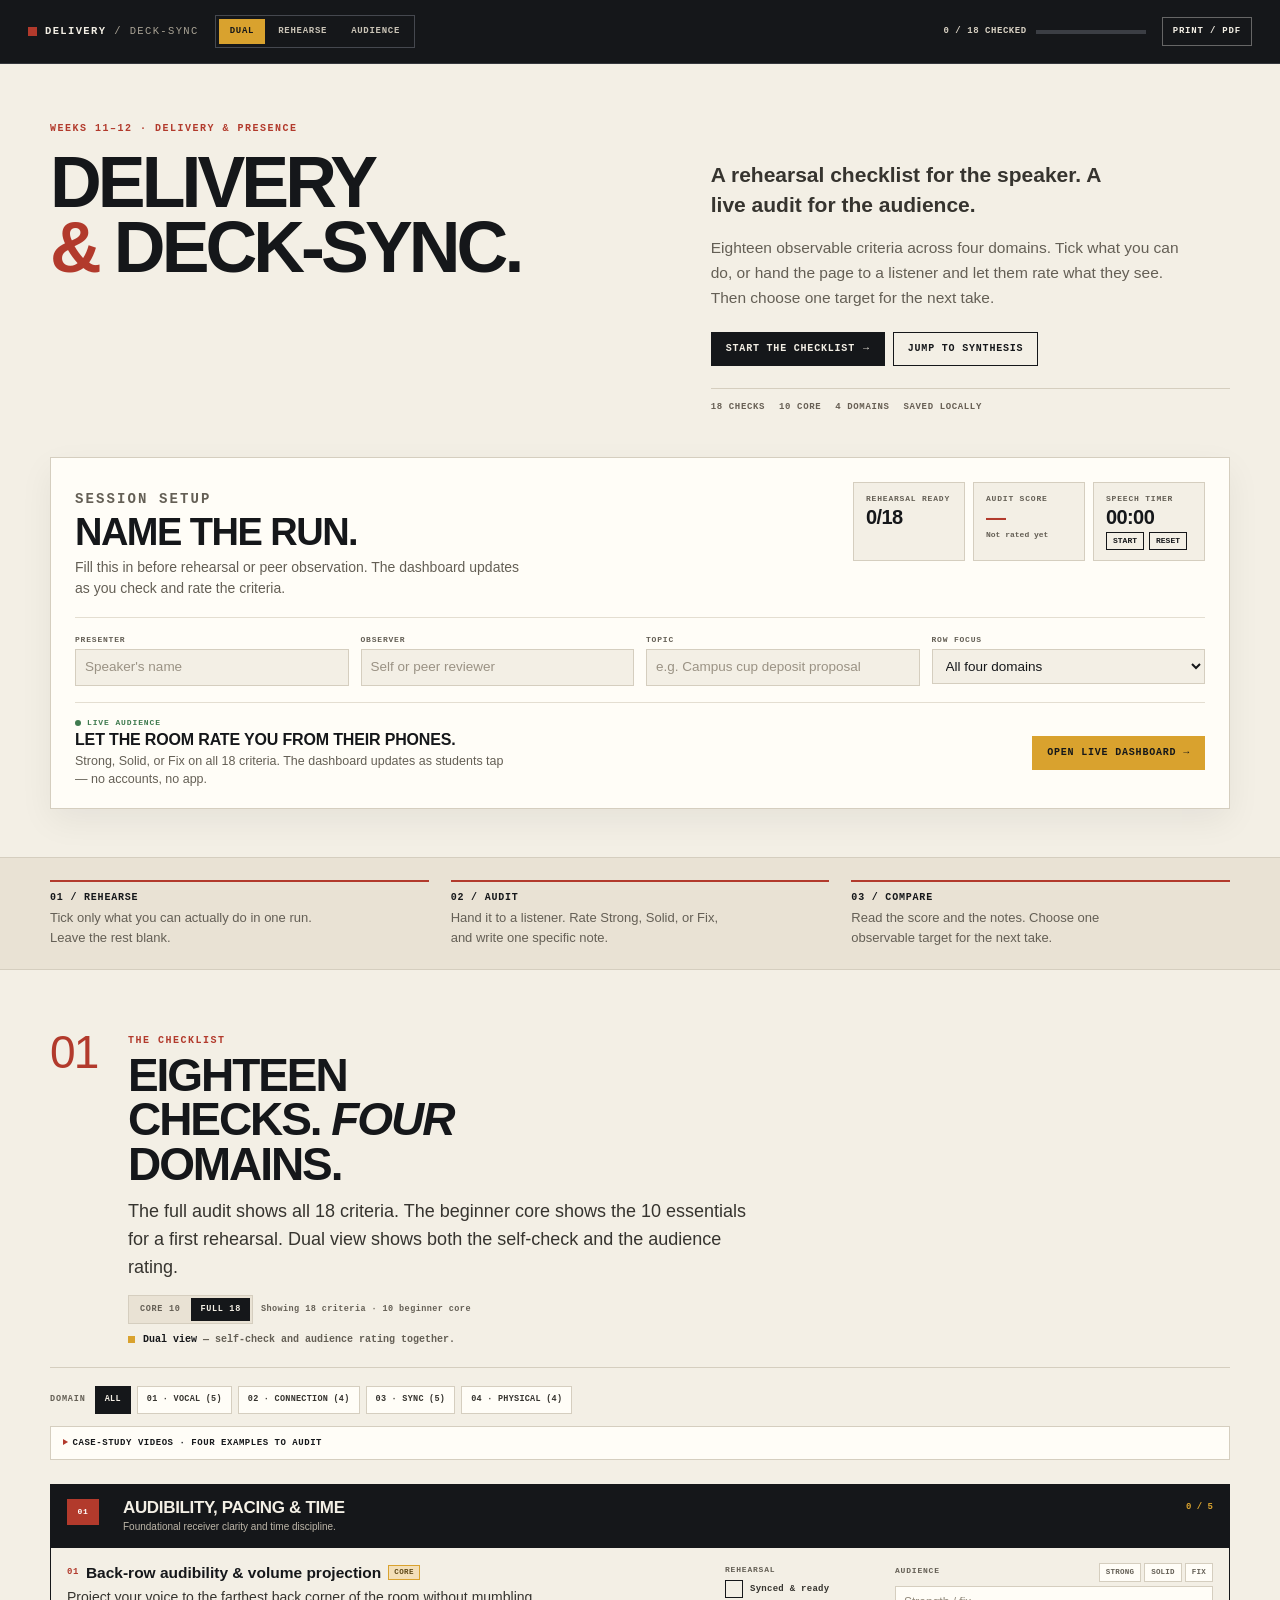
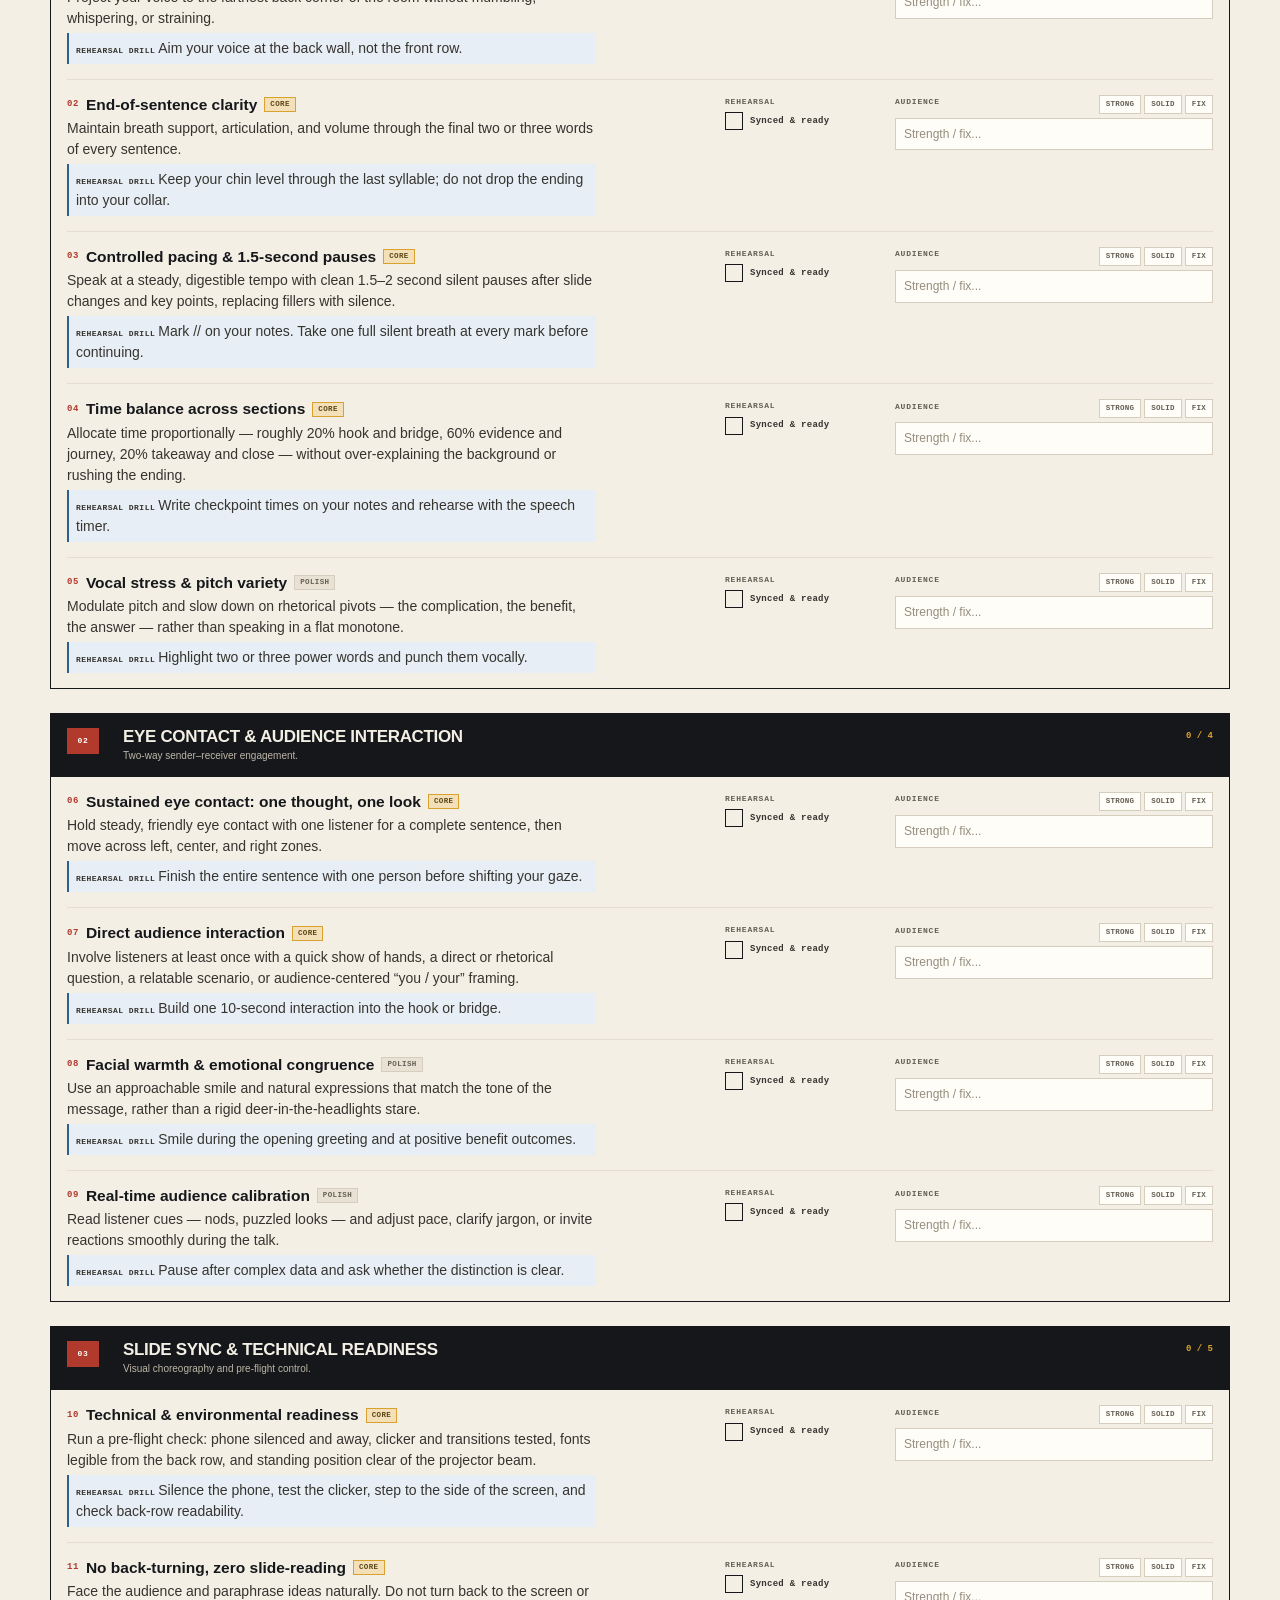
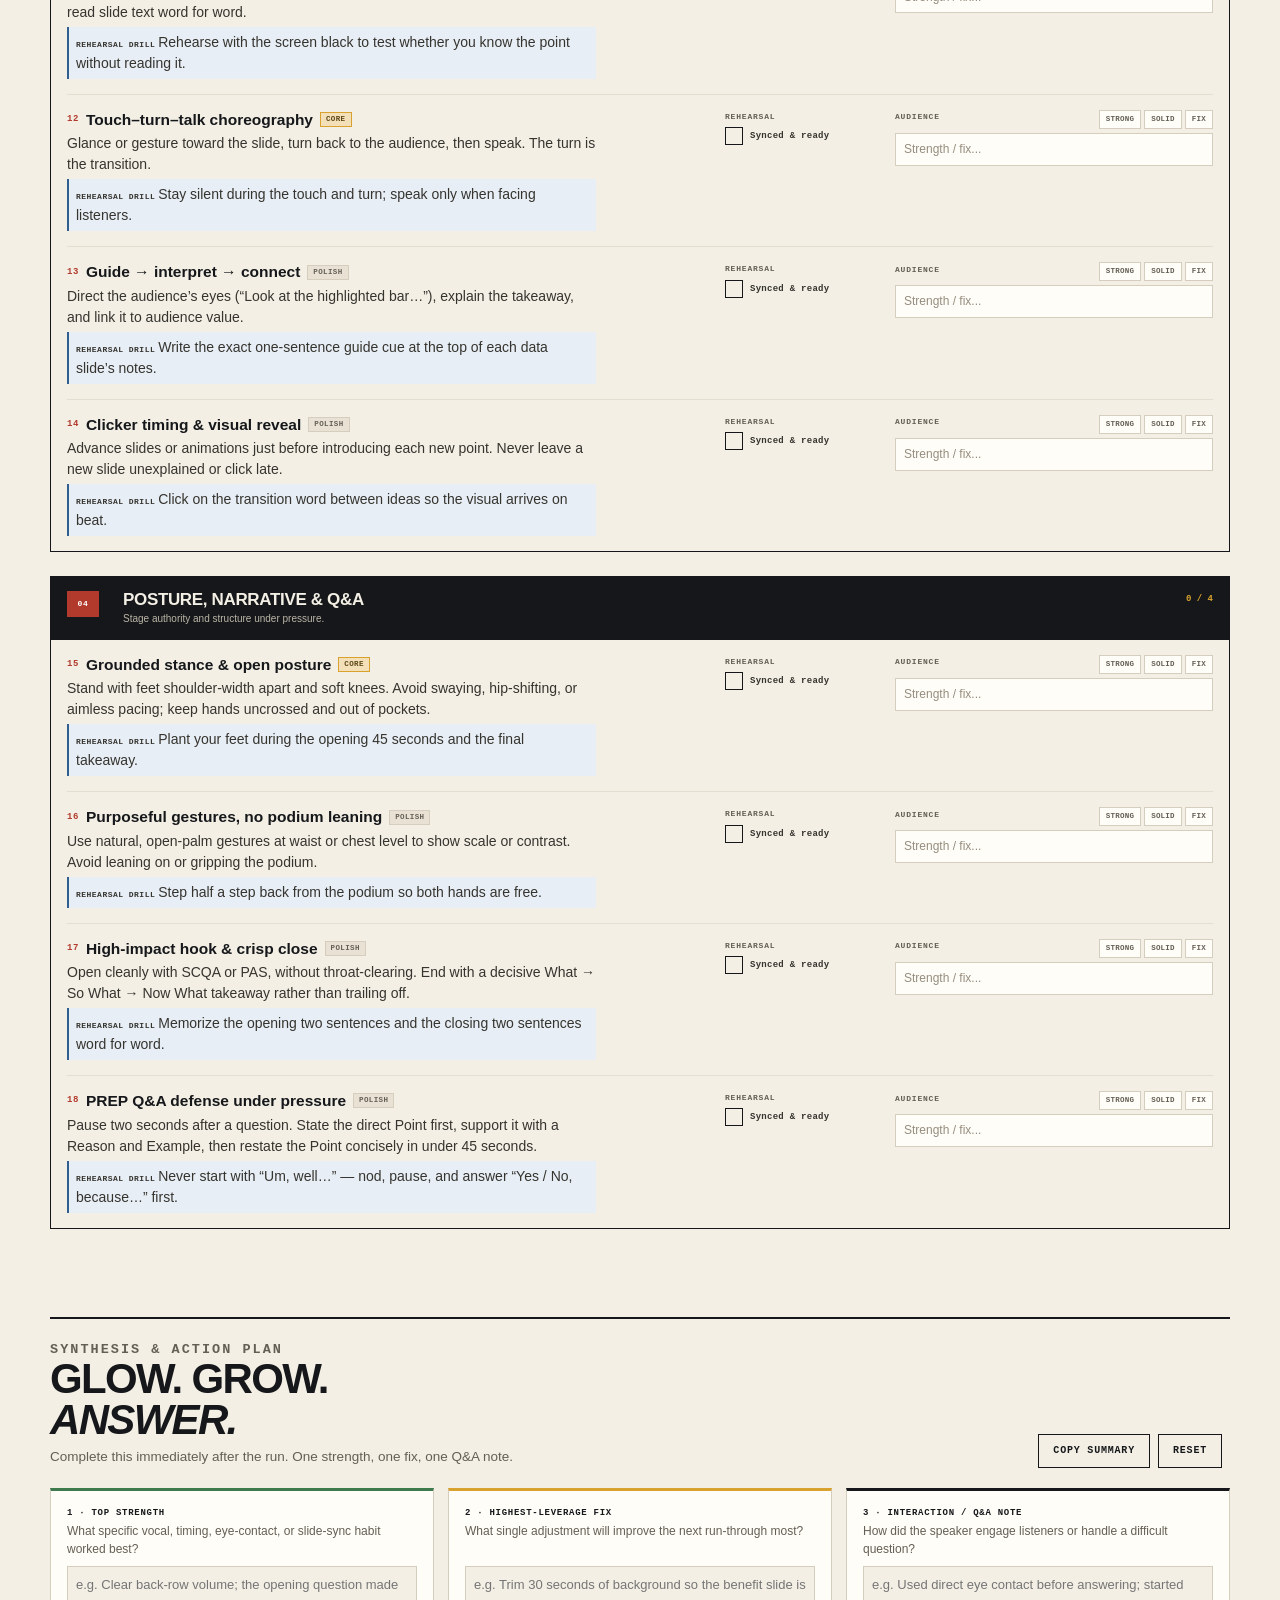
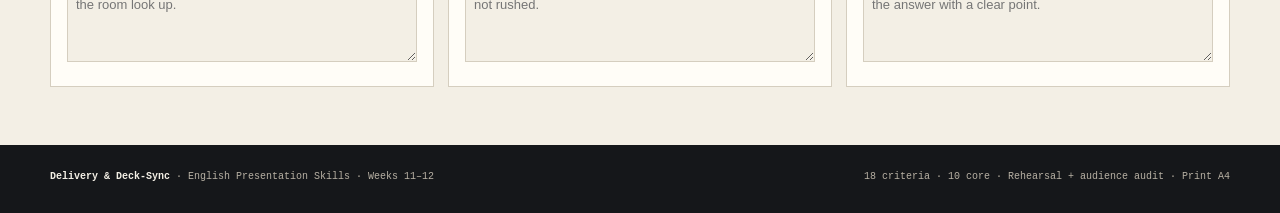
==== index.html @ 632e843a "Add live audience rooms and update the checklist page" ====
<!doctype html>
<html lang="en">
<head>
<meta charset="utf-8">
<meta name="viewport" content="width=device-width,initial-scale=1">
<title>Delivery &amp; Deck-Sync — Weeks 11–12 Diagnostic Checklist</title>
<meta name="description" content="A responsive, dual-purpose rehearsal checklist and live audience audit for presentation delivery: audibility, pacing, eye contact, slide sync, posture, narrative, and Q&amp;A.">
<link rel="canonical" href="https://qiangmia.github.io/presenskills/">
<meta name="theme-color" content="#15171a">
<meta property="og:type" content="website">
<meta property="og:title" content="Delivery &amp; Deck-Sync — Diagnostic Checklist">
<meta property="og:description" content="Eighteen observable criteria for presentation delivery. Rehearse it, audit it, then choose one target for the next take.">
<meta property="og:url" content="https://qiangmia.github.io/presenskills/">
<meta name="twitter:card" content="summary">
<link rel="icon" href="data:image/svg+xml,%3Csvg xmlns='http://www.w3.org/2000/svg' viewBox='0 0 32 32'%3E%3Crect width='32' height='32' fill='%2315171a'/%3E%3Crect x='7' y='8' width='18' height='3' fill='%23d9a22e'/%3E%3Crect x='7' y='15' width='12' height='2' fill='%23f3efe5'/%3E%3Crect x='7' y='21' width='18' height='2' fill='%23b23a2c'/%3E%3C/svg%3E">
<style>
/* ==========================================================================
   DELIVERY & DECK-SYNC — Weeks 11–12
   A responsive reconstruction of the 18-criterion diagnostic checklist.
   ========================================================================== */

:root{
  --paper:#f3efe5;
  --paper-2:#e9e2d4;
  --white:#fffdf7;
  --ink:#15171a;
  --ink-2:#36342f;
  --muted:#645f55;
  --faint:#675f54;
  --rule:#d5cebf;
  --rule-2:#e4ded1;
  --red:#b23a2c;
  --red-deep:#8e2b21;
  --amber:#d9a22e;
  --amber-soft:#f3dfb8;
  --green:#3f7a4f;
  --green-soft:#e6efe4;
  --blue:#2f5f8f;
  --blue-soft:#e7eef5;
  --rose:#a54537;
  --rose-soft:#f3e6e2;
  --stage:#15171a;
  --stage-2:#1e2126;
  --display:"Arial Black","Helvetica Neue",Impact,"Segoe UI",sans-serif;
  --sans:"Segoe UI","Helvetica Neue",Arial,sans-serif;
  --mono:"Consolas","SF Mono","Cascadia Mono",monospace;
}

*,*::before,*::after{box-sizing:border-box}
[hidden]{display:none!important}
html{scroll-behavior:smooth;scroll-padding-top:76px}
body{
  margin:0;padding-top:64px;background:var(--paper);color:var(--ink);
  font-family:var(--sans);font-size:17.5px;line-height:1.6;
  -webkit-font-smoothing:antialiased;text-rendering:optimizeLegibility;
}
::selection{background:var(--amber);color:var(--ink)}
h1,h2,h3,h4,p,ul,ol,figure,blockquote{margin:0}
ul,ol{padding:0;list-style:none}
a{color:inherit}
button,input,textarea,select{font:inherit;color:inherit}
button{cursor:pointer}
:focus-visible{outline:2px solid var(--red);outline-offset:3px}
.sr-only{position:absolute;width:1px;height:1px;padding:0;margin:-1px;overflow:hidden;clip:rect(0,0,0,0);white-space:nowrap;border:0}
.skip{position:absolute;left:-9999px;top:0;z-index:3000;background:var(--amber);color:var(--ink);padding:10px 14px;font:700 12px var(--mono)}
.skip:focus{left:12px;top:12px}

/* ---------- top bar ---------- */
.topbar{
  position:fixed;top:0;left:0;right:0;z-index:1000;height:64px;
  display:flex;align-items:center;gap:16px;padding:0 clamp(14px,2.6vw,28px);
  background:var(--ink);color:var(--paper);border-bottom:1px solid #34373d;
}
.brand{
  display:flex;align-items:center;gap:8px;flex:none;text-decoration:none;
  font:700 10.5px/1 var(--mono);letter-spacing:.13em;text-transform:uppercase;white-space:nowrap;
}
.brand i{width:9px;height:9px;background:var(--red);display:block;flex:none}
.brand span{color:#a8a294;font-weight:400}
.mode-switch{display:flex;gap:2px;padding:3px;border:1px solid #45484f;flex:none}
.mode-btn{
  border:0;background:transparent;color:#c9c3b6;padding:8px 11px;
  font:700 9px/1 var(--mono);letter-spacing:.08em;text-transform:uppercase;white-space:nowrap;
}
.mode-btn:hover{color:#fff}
.mode-btn.is-active{background:var(--amber);color:var(--ink)}
.progress{display:flex;align-items:center;gap:9px;margin-left:auto;min-width:0}
.progress-label{
  font:700 9px/1 var(--mono);letter-spacing:.06em;text-transform:uppercase;
  color:#d8d1c3;white-space:nowrap;
}
.progress-track{display:block;width:110px;height:4px;background:#3b3e44;overflow:hidden}
.progress-track i{display:block;height:100%;width:0;background:var(--amber);transition:width .25s ease}
.print-btn{
  border:1px solid #666;background:transparent;color:var(--paper);
  padding:9px 10px;font:700 9px/1 var(--mono);letter-spacing:.09em;text-transform:uppercase;
  white-space:nowrap;flex:none;
}
.print-btn:hover{background:var(--paper);color:var(--ink);border-color:var(--paper)}

/* ---------- shared ---------- */
.wrap{width:min(calc(100% - 40px),1180px);margin:0 auto}
.kicker{font:700 10px/1.4 var(--mono);letter-spacing:.15em;text-transform:uppercase;color:var(--red)}
.lead{font-size:18px;line-height:1.55;color:var(--ink-2);max-width:66ch}
.small{font-size:13.5px;line-height:1.55;color:var(--muted);max-width:66ch}
.btn{
  display:inline-flex;align-items:center;justify-content:center;gap:8px;
  border:1px solid var(--ink);background:transparent;color:var(--ink);
  padding:11px 14px;font:700 10px/1 var(--mono);letter-spacing:.08em;
  text-transform:uppercase;text-decoration:none;
}
.btn:hover{background:var(--ink);color:var(--paper)}
.btn.primary{background:var(--ink);color:var(--paper)}
.btn.primary:hover{background:var(--red);border-color:var(--red);color:#fff}
.btn.amber{background:var(--amber);border-color:var(--amber);color:var(--ink)}
.btn.amber:hover{background:var(--paper);border-color:var(--paper);color:var(--ink)}
.btn:disabled{opacity:.55;cursor:wait}

/* ---------- hero ---------- */
.hero{
  padding:clamp(34px,4.6vw,58px) 0 clamp(26px,3.4vw,42px);
  display:grid;grid-template-columns:minmax(0,1.08fr) minmax(330px,.92fr);
  gap:clamp(28px,4vw,56px);align-items:start;
}
.hero-side{padding-top:38px}
.hero h1{
  margin-top:14px;font-family:var(--display);font-size:clamp(44px,5.6vw,74px);
  line-height:.9;letter-spacing:-.055em;text-transform:uppercase;max-width:12ch;
}
.hero h1 .amp{color:var(--red)}
.hero h1 .line2{white-space:nowrap}
.hero h1 em{font-style:normal}
.hero .dek{margin-top:0;font-size:clamp(18px,1.8vw,21px);line-height:1.45;color:var(--ink-2);max-width:36ch;font-weight:600}
.hero .intro{margin-top:14px;font-size:15.5px;line-height:1.62;color:var(--muted);max-width:55ch}
.hero-actions{display:flex;flex-wrap:wrap;gap:8px;margin-top:22px}
.hero-meta{display:flex;flex-wrap:wrap;gap:6px 14px;margin-top:22px;padding-top:12px;border-top:1px solid var(--rule);font:600 9px/1.5 var(--mono);letter-spacing:.07em;text-transform:uppercase;color:var(--faint)}

/* ---------- session ---------- */
.session{padding:0 0 clamp(30px,4vw,48px)}
.session-panel{background:var(--white);border:1px solid var(--rule);padding:24px 24px 20px;box-shadow:0 12px 32px rgba(21,23,26,.06)}
.session-top{display:grid;grid-template-columns:minmax(0,1fr) auto;gap:24px;align-items:start;border-bottom:1px solid var(--rule-2);padding-bottom:18px}
.session-top h2{margin-top:4px;font-family:var(--display);font-size:clamp(28px,3.2vw,38px);line-height:.96;letter-spacing:-.04em;text-transform:uppercase;max-width:18ch}
.session-top p{margin-top:7px;font-size:14px;line-height:1.5;color:var(--muted);max-width:58ch}
.dashboard{display:flex;flex-wrap:wrap;gap:8px;justify-content:flex-end}
.metric{min-width:112px;padding:10px 12px;border:1px solid var(--rule);background:var(--paper)}
.metric-label{display:block;font:700 8px/1.4 var(--mono);letter-spacing:.1em;text-transform:uppercase;color:var(--muted)}
.metric-value{display:block;margin-top:3px;font:800 20px/1 var(--display);letter-spacing:-.03em;color:var(--ink)}
.metric-value.red{color:var(--red)}
.metric-small{display:block;margin-top:2px;font:600 8px/1.4 var(--mono);color:var(--muted)}
.metric-bar{width:100%;height:3px;background:var(--rule);margin-top:7px;overflow:hidden}
.metric-bar i{display:block;width:0;height:100%;background:var(--green);transition:width .25s}
.metric .timer-row{display:flex;align-items:center;gap:5px;margin-top:5px}
.metric .timer-row button{border:1px solid var(--ink);background:transparent;padding:4px 6px;font:700 8px/1 var(--mono);text-transform:uppercase}
.metric .timer-row button:hover{background:var(--ink);color:var(--paper)}
.session-fields{display:grid;grid-template-columns:repeat(4,1fr);gap:12px;margin-top:16px}
.field label{display:block;font:700 8px/1.4 var(--mono);letter-spacing:.1em;text-transform:uppercase;color:var(--muted);margin-bottom:4px}
.field input,.field select{width:100%;border:1px solid var(--rule);background:var(--paper);color:var(--ink);padding:8px 9px;font:13.5px/1.4 var(--sans)}
.field input::placeholder{color:#9a9284}
.field input:focus,.field select:focus{outline:2px solid var(--red);outline-offset:1px;border-color:var(--red)}

.live-strip{display:flex;align-items:center;justify-content:space-between;gap:18px;margin-top:16px;padding-top:14px;border-top:1px solid var(--rule-2)}
.live-strip>div{min-width:0}
.live-kicker{display:flex;align-items:center;gap:6px;font:700 8px/1.4 var(--mono);letter-spacing:.11em;text-transform:uppercase;color:var(--green)}
.live-kicker::before{content:"";width:6px;height:6px;border-radius:50%;background:var(--green);flex:none}
.live-strip b{display:block;margin-top:3px;font-family:var(--display);font-size:16px;line-height:1.1;letter-spacing:-.01em;text-transform:uppercase}
.live-strip span{display:block;margin-top:3px;font-size:12.5px;line-height:1.45;color:var(--muted);max-width:62ch}
.live-strip .btn{flex:none}

/* ---------- how strip ---------- */
.how-strip{background:var(--paper-2);border-top:1px solid var(--rule);border-bottom:1px solid var(--rule);padding:22px 0}
.how-strip .wrap{display:grid;grid-template-columns:repeat(3,1fr);gap:22px}
.how-item{border-top:2px solid var(--red);padding-top:9px}
.how-item b{display:block;font:800 10px/1.3 var(--mono);letter-spacing:.08em;text-transform:uppercase}
.how-item span{display:block;margin-top:4px;font-size:13px;line-height:1.5;color:var(--muted);max-width:40ch}

/* ---------- checklist ---------- */
.checklist{padding:clamp(42px,5vw,64px) 0 30px}
.sec-head{display:grid;grid-template-columns:62px minmax(0,1fr);gap:16px;align-items:start;border-bottom:1px solid var(--rule);padding-bottom:20px}
.sec-no{font-family:var(--display);font-size:46px;line-height:.8;letter-spacing:-.04em;color:var(--red)}
.sec-head h2{margin-top:5px;font-family:var(--display);font-size:clamp(34px,4.2vw,46px);line-height:.96;letter-spacing:-.045em;text-transform:uppercase;max-width:16ch}
.sec-head .lead{margin-top:12px;max-width:64ch}
.level-row{display:flex;flex-wrap:wrap;align-items:center;gap:8px;margin-top:14px}
.level-switch{display:flex;gap:2px;padding:2px;border:1px solid var(--rule);background:var(--paper-2)}
.level-btn{border:0;background:transparent;color:var(--muted);padding:7px 9px;font:700 8.5px/1 var(--mono);letter-spacing:.08em;text-transform:uppercase}
.level-btn.is-active{background:var(--ink);color:var(--paper)}
.level-hint{font:600 8.5px/1.4 var(--mono);letter-spacing:.05em;color:var(--muted)}
.mode-note{display:flex;align-items:center;gap:8px;margin-top:9px;font:600 10px/1.4 var(--mono);color:var(--muted)}
.mode-note i{display:block;width:7px;height:7px;background:var(--amber);flex:none}
.mode-note b{color:var(--ink)}

.filterbar{display:flex;flex-wrap:wrap;align-items:center;gap:6px;margin-top:18px}
.filterbar .flabel{font:700 8.5px/1.4 var(--mono);letter-spacing:.1em;text-transform:uppercase;color:var(--muted);margin-right:3px}
.filter-btn{border:1px solid var(--rule);background:var(--white);color:var(--ink-2);padding:7px 9px;font:700 8.5px/1.4 var(--mono);letter-spacing:.03em;text-transform:uppercase}
.filter-btn:hover{border-color:var(--ink)}
.filter-btn.is-active{background:var(--ink);border-color:var(--ink);color:var(--paper)}
.clips{margin-top:12px;border:1px solid var(--rule);background:var(--white)}
.clips summary{cursor:pointer;padding:10px 12px;font:700 9px/1.4 var(--mono);letter-spacing:.06em;text-transform:uppercase;color:var(--ink)}
.clips summary::marker{color:var(--red)}
.clips-grid{display:grid;grid-template-columns:1fr 1fr;gap:12px;padding:0 14px 16px}
.clip{border-left:2px solid var(--amber);padding-left:9px}
.clip b{display:block;font-size:12px;line-height:1.4}
.clip span{display:block;margin-top:2px;font:600 9px/1.4 var(--mono);color:var(--muted)}
.clip p{margin:4px 0 0;font:400 9.5px/1.55 var(--mono);color:var(--ink-2)}
.clip p code{font:600 9px/1.4 var(--mono);color:var(--red);background:transparent;padding:0}
.clip a{display:inline-block;margin-top:4px;font:700 9px/1.4 var(--mono);text-decoration:none;border-bottom:1px solid var(--ink)}

.domain{margin-top:24px;border:1px solid var(--ink);background:var(--paper);break-inside:avoid}
.domain-head{display:grid;grid-template-columns:44px minmax(0,1fr) auto;gap:12px;align-items:start;background:var(--ink);color:var(--paper);padding:14px 16px}
.domain-no{display:grid;place-items:center;width:32px;height:26px;background:var(--red);color:#fff;font:700 8px/1 var(--mono);letter-spacing:.08em}
.domain-head h3{font-family:var(--display);font-size:17px;line-height:1.05;letter-spacing:-.02em;text-transform:uppercase}
.domain-head p{margin-top:3px;font-size:10px;line-height:1.4;color:#bdb6a8}
.domain-count{font:700 9px/1.4 var(--mono);color:var(--amber);white-space:nowrap;padding-top:2px}
.domain-items{padding:0 16px}

.criterion{display:grid;grid-template-columns:minmax(0,1fr) 154px 318px;gap:16px;align-items:start;padding:15px 0;border-bottom:1px solid var(--rule-2)}
.domain-items .criterion:last-child{border-bottom:0}
body.mode-rehearsal .criterion{grid-template-columns:minmax(0,1fr) 170px}
body.mode-audience .criterion{grid-template-columns:minmax(0,1fr) 330px}
.crit-copy{min-width:0}
.crit-top{display:flex;flex-wrap:wrap;align-items:center;gap:7px}
.crit-num{font:800 9px/1 var(--mono);letter-spacing:.06em;color:var(--red)}
.crit-top h4{font-size:15.5px;line-height:1.25;font-weight:700}
.core-badge{display:inline-block;padding:2px 5px;border:1px solid var(--amber);background:var(--amber-soft);color:#5c4615;font:700 7.5px/1.2 var(--mono);letter-spacing:.05em;text-transform:uppercase}
.crit-copy>p{margin-top:4px;font-size:14px;line-height:1.5;color:var(--ink-2);max-width:68ch}
.drill{margin-top:5px;padding:5px 7px;border-left:2px solid var(--blue);background:var(--blue-soft);font-size:12px;line-height:1.45;color:#2d4258}
.drill b{font:700 8px/1.4 var(--mono);letter-spacing:.06em;text-transform:uppercase;margin-right:3px}
.crit-cell{min-width:0}
.rehearsal-cell{padding-top:1px}
.cell-label{display:block;font:700 8px/1.4 var(--mono);letter-spacing:.1em;text-transform:uppercase;color:var(--muted);margin-bottom:5px}
.check{display:flex;align-items:center;gap:7px;font:700 9px/1.35 var(--mono);letter-spacing:.03em;color:var(--ink-2);cursor:pointer}
.check input{appearance:none;width:18px;height:18px;border:1.5px solid var(--ink);background:transparent;display:grid;place-content:center;flex:none;margin:0}
.check input::before{content:"";width:10px;height:10px;transform:scale(0);background:var(--green)}
.check input:checked::before{transform:scale(1)}
.check input:checked+span{color:var(--ink)}
.audience-cell{display:none}
body.mode-audience .rehearsal-cell{display:none}
body.mode-audience .audience-cell{display:block}
body.mode-rehearsal .audience-cell{display:none}
body.mode-rehearsal .criterion{grid-template-columns:minmax(0,1fr) 180px}
.audience-cell{display:none}
body.mode-dual .audience-cell{display:block}
body.mode-dual .rehearsal-cell{display:block}
.rating-row{display:flex;align-items:center;justify-content:space-between;gap:6px;margin-bottom:4px}
.rating-group{display:flex;gap:3px;flex-wrap:wrap}
.rate-btn{border:1px solid var(--rule);background:var(--white);color:var(--muted);padding:4px 6px;font:700 7.5px/1.2 var(--mono);letter-spacing:.03em;text-transform:uppercase}
.rate-btn:hover{border-color:var(--ink);color:var(--ink)}
.rate-btn[aria-pressed="true"][data-rating="strong"]{background:var(--green);border-color:var(--green);color:#fff}
.rate-btn[aria-pressed="true"][data-rating="solid"]{background:var(--blue);border-color:var(--blue);color:#fff}
.rate-btn[aria-pressed="true"][data-rating="fix"]{background:var(--rose);border-color:var(--rose);color:#fff}
.note{width:100%;border:1px solid var(--rule);background:var(--white);padding:7px 8px;font:12px/1.4 var(--sans);color:var(--ink)}
.note::placeholder{color:#958d7f}
.note:focus{outline:2px solid var(--red);outline-offset:1px;border-color:var(--red)}
.print-note,.print-rating,.print-synth,.print-plan,.print-overview,.print-log{display:none}

/* ---------- synthesis ---------- */
.synthesis{padding:clamp(38px,5vw,58px) 0}
.synth-head{display:flex;flex-wrap:wrap;align-items:end;justify-content:space-between;gap:12px;border-top:2px solid var(--ink);padding-top:16px}
.synth-head h2{font-family:var(--display);font-size:clamp(30px,3.6vw,42px);line-height:.96;letter-spacing:-.04em;text-transform:uppercase;max-width:20ch}
.synth-head p{margin-top:6px;font-size:13.5px;color:var(--muted)}
.synth-grid{display:grid;grid-template-columns:repeat(3,1fr);gap:14px;margin-top:20px}
.synth-card{border:1px solid var(--rule);background:var(--white);padding:16px}
.synth-card.glow{border-top:3px solid var(--green)}
.synth-card.grow{border-top:3px solid var(--amber)}
.synth-card.qa{border-top:3px solid var(--ink)}
.synth-card label{display:block;font:700 9px/1.4 var(--mono);letter-spacing:.08em;text-transform:uppercase;color:var(--ink)}
.synth-card .q{margin-top:4px;font-size:12px;line-height:1.45;color:var(--muted);min-height:2.9em}
.synth-card textarea{width:100%;min-height:84px;margin-top:8px;border:1px solid var(--rule);background:var(--paper);padding:8px;font:13px/1.5 var(--sans);resize:vertical}
.synth-card textarea:focus{outline:2px solid var(--red);outline-offset:1px;border-color:var(--red)}
.synth-actions{display:flex;flex-wrap:wrap;align-items:center;gap:8px;margin-top:16px}
.copy-status{font:600 9px/1.4 var(--mono);color:var(--muted);min-height:1.4em}

/* ---------- footer ---------- */
.footer{background:var(--ink);color:#b8b1a4;padding:24px 0 28px;font:400 10px/1.6 var(--mono)}
.footer .wrap{display:flex;flex-wrap:wrap;gap:8px 22px;justify-content:space-between}
.footer b{color:var(--paper)}
.footer a{color:var(--paper);text-decoration:none;border-bottom:1px solid #5c584f}

/* ---------- responsive ---------- */
@media (max-width:1080px){
  .session-top{grid-template-columns:1fr}
  .dashboard{justify-content:flex-start}
  .session-fields{grid-template-columns:1fr 1fr}
  .how-strip .wrap{grid-template-columns:1fr}
  .criterion{grid-template-columns:minmax(0,1fr) 140px 285px;gap:12px}
  body.mode-audience .criterion{grid-template-columns:minmax(0,1fr) 300px}
}
@media (max-width:900px){
  .hero{grid-template-columns:1fr;gap:18px}
  .hero-side{padding-top:0}
}
@media (max-width:760px){
  body{padding-top:104px}
  .topbar{height:104px;flex-wrap:wrap;align-content:center;gap:5px 9px;padding:7px 13px}
  .brand{font-size:9.5px;letter-spacing:.08em}
  .brand span{display:none}
  .print-btn{margin-left:auto;font-size:8.5px;padding:8px 9px}
  .mode-switch{order:5;flex:1;min-width:0}
  .mode-btn{flex:1;padding:9px 6px;font-size:8px}
  .progress{order:6;width:100%;margin-left:0;gap:7px}
  .progress-track{flex:1;width:auto}
  html{scroll-padding-top:114px}
  .wrap{width:min(calc(100% - 30px),1180px)}
  .hero{padding-top:30px}
  .hero h1{font-size:clamp(38px,11.5vw,58px)}
  .hero .dek{font-size:18px}
  .session-panel{padding:18px 16px 16px}
  .session-top h2{font-size:30px}
  .dashboard{display:grid;grid-template-columns:1fr 1fr;gap:7px}
  .metric{min-width:0}
  .metric:last-child{grid-column:1/-1}
  .session-fields{grid-template-columns:1fr}
  .live-strip{display:block}
  .live-strip .btn{width:100%;margin-top:10px}
  .how-strip{padding:18px 0}
  .sec-head{grid-template-columns:1fr;gap:5px}
  .sec-no{font-size:34px}
  .sec-head h2{font-size:clamp(30px,8.5vw,38px)}
  .level-row{align-items:flex-start}
  .filterbar{gap:4px}
  .filter-btn{font-size:8px;padding:6px 6px}
  .clips-grid{grid-template-columns:1fr}
  .domain{margin-top:18px}
  .domain-head{grid-template-columns:32px 1fr;gap:8px;padding:12px}
  .domain-no{width:26px;height:22px}
  .domain-head h3{font-size:15px}
  .domain-count{grid-column:2;padding-top:0}
  .domain-items{padding:0 12px}
  .criterion,body.mode-audience .criterion,body.mode-rehearsal .criterion{grid-template-columns:1fr;gap:9px;padding:13px 0}
  .crit-cell{width:100%}
  .rate-btn{padding:8px 8px;font-size:8.5px;min-height:38px}
  .rating-row{display:block}
  .rating-group{display:grid;grid-template-columns:repeat(3,1fr);width:100%;margin-top:2px}
  .check{min-height:40px}
  .check input{width:20px;height:20px}
  .note{min-height:44px}
  .synth-grid{grid-template-columns:1fr}
  .synth-head h2{font-size:32px}
}
@media (max-width:430px){
  .hero h1{font-size:clamp(34px,11vw,46px)}
  .dashboard{grid-template-columns:1fr}
  .metric:last-child{grid-column:auto}
}
@media (prefers-reduced-motion:reduce){
  html{scroll-behavior:auto}
  .progress-track i,.metric-bar i{transition:none}
}

/* ---------- print ---------- */
@media print{
  @page{size:A4;margin:13mm 13mm 12mm}
  html,body{background:#fff;padding:0}
  body{font-size:9pt;line-height:1.4;color:#111}
  .topbar,.hero-actions,.how-strip,.filterbar,.clips,.footer,.print-btn,.rate-btn,.synth-actions,.copy-status,.skip,.mode-switch,.progress,.mode-note,.live-strip{display:none!important}
  .wrap{width:auto;max-width:none;margin:0}
  .hero{display:block;padding:0 0 5mm;border-bottom:1.5pt solid #111}
  .hero-side{padding-top:0}
  .hero h1{font-size:34pt;line-height:.9;margin-top:3mm;max-width:none}
  .hero .dek{font-size:12pt;max-width:38ch;margin-top:2mm}
  .hero .intro{font-size:8.5pt;max-width:72ch;margin-top:2mm}
  .hero-meta{font-size:6.8pt;margin-top:2mm;padding-top:1.5mm;gap:3mm 6mm}
  .kicker{font-size:6.8pt}
  .session{padding:0 0 4mm}
  .session-panel{border:1pt solid #111;padding:3mm 4mm;box-shadow:none}
  .session-top{display:block;border-bottom:.5pt solid #999;padding-bottom:2mm}
  .session-top h2{font-size:16pt}
  .session-top p{font-size:8pt}
  .dashboard{display:flex;gap:2mm;justify-content:flex-start;margin-top:2mm}
  .metric{min-width:28mm;padding:1.5mm 2mm;border:.5pt solid #999;background:#fff}
  .metric-label{font-size:6pt}
  .metric-value{font-size:12pt}
  .metric-small{font-size:6pt}
  .metric .timer-row{display:none}
  .session-fields{grid-template-columns:repeat(4,1fr);gap:2mm;margin-top:2mm}
  .field label{font-size:6pt}
  .field input,.field select{font-size:8pt;border:0;border-bottom:.4pt solid #999;padding:1mm 0;background:#fff}
  #checklist{break-before:auto}
  .checklist{padding:0}
  .print-overview{display:block;margin-top:6mm;padding-top:3mm;border-top:1pt solid #111}
  .print-overview h3{font-size:10pt;margin:0 0 2mm}
  .po-grid{display:grid;grid-template-columns:1fr 1fr;gap:1mm 8mm}
  .po-grid p{font-size:8pt;line-height:1.5;margin:0}
  .po-grid b{font-family:var(--mono);color:var(--red);margin-right:2mm}
  .po-note{font-size:7.5pt;line-height:1.5;color:#444;margin-top:2mm}
  .sec-head{grid-template-columns:10mm 1fr;gap:2mm;padding-bottom:2mm;margin-bottom:2mm}
  .sec-no{font-size:24pt}
  .sec-head h2{font-size:18pt;max-width:24ch}
  .sec-head .lead{font-size:8pt;margin-top:2mm}
  .level-row{display:none}
  .mode-note{font-size:7pt;margin-top:1mm}
  .domain{margin-top:4mm;border:1pt solid #111;break-inside:auto}
  .domain-head{background:#fff;color:#111;border-bottom:1pt solid #111;padding:1.5mm 2mm;grid-template-columns:7mm 1fr 18mm;gap:2mm;break-after:avoid}
  .domain-no{width:6mm;height:5mm;background:#111;color:#fff;font-size:6pt}
  .domain-head h3{font-size:10pt}
  .domain-head p{font-size:7pt;color:#333}
  .domain-count{font-size:7pt;color:#111}
  .domain-items{padding:0 2mm}
  .criterion,body.mode-audience .criterion,body.mode-rehearsal .criterion{grid-template-columns:minmax(0,1fr) 26mm 49mm;gap:2mm;padding:1.8mm 0;break-inside:avoid}
  .crit-num{font-size:6pt}
  .crit-top h4{font-size:9pt}
  .core-badge{font-size:5.5pt;padding:0 1mm}
  .crit-copy>p{font-size:7.5pt;line-height:1.35;margin-top:1mm}
  .drill{font-size:6.5pt;padding:1mm;margin-top:1mm}
  .crit-cell{display:block!important}
  .rehearsal-cell,.audience-cell{display:block!important}
  .cell-label{font-size:5.5pt;margin-bottom:1mm}
  .check{font-size:6.5pt;gap:1mm;white-space:nowrap}
  .check input{appearance:auto;width:10px;height:10px;border:.5pt solid #111;accent-color:#111}
  .check input::before{display:none}
  .rating-row{display:block}
  .rating-group{display:none}
  .print-rating{display:block;min-height:3.5mm;border-bottom:.3pt solid #999;font:6pt/1.3 var(--mono);color:#333;padding-top:.5mm}
  .note{display:none}
  .print-note{display:block;min-height:5mm;border-bottom:.3pt solid #999;font:6pt/1.3 var(--mono);color:#333;white-space:pre-wrap}
  .synthesis{padding:0;break-before:page;break-inside:avoid}
  .synth-head{padding-top:2mm}
  .synth-head h2{font-size:16pt}
  .synth-grid{grid-template-columns:repeat(3,1fr);gap:2mm;margin-top:2mm}
  .synth-card{padding:2mm;border:.5pt solid #999}
  .synth-card label{font-size:6.5pt}
  .synth-card .q{display:none}
  .synth-card textarea{display:none}
  .print-plan{display:block;margin-top:5mm;border-top:1pt solid #111;padding-top:3mm;break-inside:avoid}
  .print-plan b{display:block;font:700 8pt/1.4 var(--mono);text-transform:uppercase;letter-spacing:.08em;margin-bottom:2mm}
  .print-plan p{font-size:8pt;line-height:1.8;margin:1mm 0;color:#333}
  .print-plan p span{display:inline-block;min-width:75%;border-bottom:.3pt solid #999}
  .print-log{display:block;margin-top:6mm;border-top:1pt solid #111;padding-top:3mm;break-inside:avoid}
  .print-log>b{display:block;font:700 8pt/1.4 var(--mono);text-transform:uppercase;letter-spacing:.08em;margin-bottom:2mm}
  .print-log table{width:100%;border-collapse:collapse;table-layout:fixed}
  .print-log th{font:700 6.5pt/1.4 var(--mono);text-transform:uppercase;letter-spacing:.06em;color:#333;text-align:left;border-bottom:.6pt solid #111;padding:1mm 1mm 1mm 0}
  .print-log td{border-bottom:.3pt solid #999;height:9mm}
  .print-log th:nth-child(1),.print-log td:nth-child(1){width:15%}
  .print-log th:nth-child(2),.print-log td:nth-child(2){width:8%}
  .print-log th:nth-child(3),.print-log td:nth-child(3){width:12%}
  .print-log th:nth-child(4),.print-log td:nth-child(4){width:12%}
  .print-log th:nth-child(5),.print-log td:nth-child(5){width:10%}
  .print-log .print-sign{margin:4mm 0 0;font-size:8pt;color:#333}
  .print-log .print-sign span{display:inline-block;min-width:55mm;border-bottom:.3pt solid #999}
  .synth-card .print-synth{display:block;min-height:12mm;border-bottom:.3pt solid #999;font:6.5pt/1.3 var(--mono);white-space:pre-wrap}
}
</style>
</head>
<body class="mode-dual level-full">
<a class="skip" href="#checklist">Skip to the checklist</a>

<header class="topbar">
  <a class="brand" href="#top"><i aria-hidden="true"></i>Delivery<span> / Deck-Sync</span></a>
  <div class="mode-switch" role="group" aria-label="Checklist view">
    <button class="mode-btn is-active" type="button" data-mode="dual" aria-pressed="true">Dual</button>
    <button class="mode-btn" type="button" data-mode="rehearsal" aria-pressed="false">Rehearse</button>
    <button class="mode-btn" type="button" data-mode="audience" aria-pressed="false">Audience</button>
  </div>
  <div class="progress">
    <span class="progress-label" id="progressLabel" aria-live="polite">0 / 18 checked</span>
    <span class="progress-track" aria-hidden="true"><i id="progressBar"></i></span>
  </div>
  <button class="print-btn" type="button" onclick="window.print()">Print / PDF</button>
</header>

<main id="top">

<!-- ============================================================ HERO -->
<section class="hero wrap" aria-labelledby="hero-title">
  <div class="hero-lead">
    <p class="kicker">Weeks 11–12 · Delivery &amp; Presence</p>
    <h1 id="hero-title">Delivery<br><span class="line2"><span class="amp">&amp;</span> <em>deck-sync.</em></span></h1>
  </div>
  <div class="hero-side">
    <p class="dek">A rehearsal checklist for the speaker. A live audit for the audience.</p>
    <p class="intro">Eighteen observable criteria across four domains. Tick what you can do, or hand the page to a listener and let them rate what they see. Then choose one target for the next take.</p>
    <div class="hero-actions">
      <a class="btn primary" href="#checklist">Start the checklist <span aria-hidden="true">→</span></a>
      <a class="btn" href="#synthesis">Jump to synthesis</a>
    </div>
    <p class="hero-meta"><span>18 checks</span><span>10 Core</span><span>4 domains</span><span>Saved locally</span></p>
  </div>
</section>

<!-- ============================================================ SESSION -->
<section class="session wrap" aria-labelledby="session-title">
  <div class="session-panel">
    <div class="session-top">
      <div>
        <p class="kicker">Session setup</p>
        <h2 id="session-title">Name the run.</h2>
        <p>Fill this in before rehearsal or peer observation. The dashboard updates as you check and rate the criteria.</p>
      </div>
      <div class="dashboard" aria-label="Live dashboard">
        <div class="metric">
          <span class="metric-label">Rehearsal ready</span>
          <span class="metric-value"><span id="rehearsalCount">0</span>/<span id="rehearsalTotal">18</span></span>
          <span class="metric-bar"><i id="rehearsalBar"></i></span>
        </div>
        <div class="metric">
          <span class="metric-label">Audit score</span>
          <span class="metric-value red" id="auditScore">—</span>
          <span class="metric-small" id="auditLabel">Not rated yet</span>
        </div>
        <div class="metric">
          <span class="metric-label">Speech timer</span>
          <span class="metric-value" id="speechTimer">00:00</span>
          <span class="timer-row"><button type="button" id="timerBtn">Start</button><button type="button" id="timerReset">Reset</button></span>
        </div>
      </div>
    </div>

    <div class="session-fields">
      <div class="field"><label for="metaPresenter">Presenter</label><input id="metaPresenter" data-meta="presenter" type="text" placeholder="Speaker's name" autocomplete="off"></div>
      <div class="field"><label for="metaObserver">Observer</label><input id="metaObserver" data-meta="observer" type="text" placeholder="Self or peer reviewer" autocomplete="off"></div>
      <div class="field"><label for="metaTopic">Topic</label><input id="metaTopic" data-meta="topic" type="text" placeholder="e.g. Campus cup deposit proposal" autocomplete="off"></div>
      <div class="field"><label for="metaFocus">Row focus</label>
        <select id="metaFocus" data-meta="focus">
          <option value="all">All four domains</option>
          <option value="vocal">01 · Audibility, pacing &amp; time</option>
          <option value="connection">02 · Eye contact &amp; interaction</option>
          <option value="sync">03 · Slide sync &amp; pre-flight</option>
          <option value="physical">04 · Posture, arc &amp; Q&amp;A</option>
        </select>
      </div>
    </div>

    <div class="live-strip">
      <div>
        <p class="live-kicker">Live audience</p>
        <b>Let the room rate you from their phones.</b>
        <span>Strong, Solid, or Fix on all 18 criteria. The dashboard updates as students tap — no accounts, no app.</span>
      </div>
      <a class="btn amber" href="live.html">Open live dashboard →</a>
    </div>
  </div>
</section>

<div class=print-overview>
  <h3>What this checklist covers</h3>
  <div class=po-grid>
    <p><b>01</b> Audibility, pacing &amp; time · 5 checks</p>
    <p><b>02</b> Eye contact &amp; audience interaction · 4 checks</p>
    <p><b>03</b> Slide sync &amp; technical readiness · 5 checks</p>
    <p><b>04</b> Posture, narrative &amp; Q&amp;A · 4 checks</p>
  </div>
  <p class=po-note>18 criteria total · 10 beginner core. Rehearse the core first; use the full audit when the basics are stable.</p>
</div>

<!-- ============================================================ HOW -->
<section class="how-strip" aria-label="How to use this checklist">
  <div class="wrap">
    <div class="how-item"><b>01 / Rehearse</b><span>Tick only what you can actually do in one run. Leave the rest blank.</span></div>
    <div class="how-item"><b>02 / Audit</b><span>Hand it to a listener. Rate Strong, Solid, or Fix, and write one specific note.</span></div>
    <div class="how-item"><b>03 / Compare</b><span>Read the score and the notes. Choose one observable target for the next take.</span></div>
  </div>
</section>

<!-- ============================================================ CHECKLIST -->
<section class="checklist" id="checklist" aria-labelledby="checklist-title">
  <div class="wrap">
    <div class="sec-head">
      <div class="sec-no" aria-hidden="true">01</div>
      <div>
        <p class="kicker">The checklist</p>
        <h2 id="checklist-title">Eighteen checks. <em>Four</em> domains.</h2>
        <p class="lead">The full audit shows all 18 criteria. The beginner core shows the 10 essentials for a first rehearsal. Dual view shows both the self-check and the audience rating.</p>
        <div class="level-row">
          <div class="level-switch" role="group" aria-label="Checklist level">
            <button class="level-btn" type="button" data-level="beginner" aria-pressed="false">Core 10</button>
            <button class="level-btn is-active" type="button" data-level="full" aria-pressed="true">Full 18</button>
          </div>
          <span class="level-hint" id="levelHint">Showing 18 criteria · 10 beginner core</span>
        </div>
        <p class="mode-note"><i aria-hidden="true"></i><span id="modeNote"><b>Dual view</b> — self-check and audience rating together.</span></p>
      </div>
    </div>

    <div class="filterbar" role="group" aria-label="Filter by domain">
      <span class="flabel">Domain</span>
      <button class="filter-btn is-active" type="button" data-domain="all">All</button>
      <button class="filter-btn" type="button" data-domain="vocal">01 · Vocal (5)</button>
      <button class="filter-btn" type="button" data-domain="connection">02 · Connection (4)</button>
      <button class="filter-btn" type="button" data-domain="sync">03 · Sync (5)</button>
      <button class="filter-btn" type="button" data-domain="physical">04 · Physical (4)</button>
    </div>

    <details class="clips">
      <summary>Case-study videos · four examples to audit</summary>
      <div class="clips-grid">
        <div class="clip">
          <b>Delivering a bad presentation — spot the mistakes</b>
          <span>University of Bedfordshire · 4:51</span>
          <p><code>00:00</code> tech scramble · <code>00:40</code> dry agenda · <code>01:40</code> reading the screen · <code>02:26</code> rushed Q&amp;A</p>
          <a href="https://www.youtube.com/watch?v=ATfY8dvbuFg" target="_blank" rel="noopener">Watch ↗</a>
        </div>
        <div class="clip">
          <b>Presentation good / bad examples</b>
          <span>Husain S. · 2:29</span>
          <p><code>00:05</code> podium clutter · <code>00:23</code> paragraph walls · <code>01:29</code> improved open posture</p>
          <a href="https://www.youtube.com/watch?v=S5c1susCPAE" target="_blank" rel="noopener">Watch ↗</a>
        </div>
        <div class="clip">
          <b>Bad presentation vs good presentation</b>
          <span>Kyle Murtagh · 5:31</span>
          <p><code>00:14</code> note-clutching · <code>00:42</code> story hook · <code>01:15</code> five-point breakdown</p>
          <a href="https://www.youtube.com/watch?v=y_NdFygTzew" target="_blank" rel="noopener">Watch ↗</a>
        </div>
        <div class="clip">
          <b>Good presentation vs bad presentation</b>
          <span>Project IDEA · 5:13</span>
          <p><code>00:23</code> mumbling at paper · <code>03:16</code> clear projection and eye contact</p>
          <a href="https://www.youtube.com/watch?v=V8eLdbKXGzk" target="_blank" rel="noopener">Watch ↗</a>
        </div>
      </div>
    </details>

    <div id="checklist-container">
      <section class="domain" data-domain="vocal" aria-labelledby="domain-vocal">
        <header class="domain-head"><span class="domain-no">01</span><div><h3 id="domain-vocal">Audibility, Pacing &amp; Time</h3><p>Foundational receiver clarity and time discipline.</p></div><span class="domain-count" id="count-vocal">0 / 5</span></header>
        <div class="domain-items" id="items-vocal"></div>
      </section>
      <section class="domain" data-domain="connection" aria-labelledby="domain-connection">
        <header class="domain-head"><span class="domain-no">02</span><div><h3 id="domain-connection">Eye Contact &amp; Audience Interaction</h3><p>Two-way sender–receiver engagement.</p></div><span class="domain-count" id="count-connection">0 / 4</span></header>
        <div class="domain-items" id="items-connection"></div>
      </section>
      <section class="domain" data-domain="sync" aria-labelledby="domain-sync">
        <header class="domain-head"><span class="domain-no">03</span><div><h3 id="domain-sync">Slide Sync &amp; Technical Readiness</h3><p>Visual choreography and pre-flight control.</p></div><span class="domain-count" id="count-sync">0 / 5</span></header>
        <div class="domain-items" id="items-sync"></div>
      </section>
      <section class="domain" data-domain="physical" aria-labelledby="domain-physical">
        <header class="domain-head"><span class="domain-no">04</span><div><h3 id="domain-physical">Posture, Narrative &amp; Q&amp;A</h3><p>Stage authority and structure under pressure.</p></div><span class="domain-count" id="count-physical">0 / 4</span></header>
        <div class="domain-items" id="items-physical"></div>
      </section>
    </div>
  </div>
</section>

<!-- ============================================================ SYNTHESIS -->
<section class="synthesis" id="synthesis" aria-labelledby="synthesis-title">
  <div class="wrap">
    <div class="synth-head">
      <div>
        <p class="kicker">Synthesis &amp; action plan</p>
        <h2 id="synthesis-title">Glow. Grow. <em>Answer.</em></h2>
        <p>Complete this immediately after the run. One strength, one fix, one Q&amp;A note.</p>
      </div>
      <div class="synth-actions">
        <button class="btn" type="button" id="copyBtn">Copy summary</button>
        <button class="btn" type="button" id="resetBtn">Reset</button>
        <span class="copy-status" id="copyStatus" aria-live="polite"></span>
      </div>
    </div>

    <div class="synth-grid">
      <div class="synth-card glow">
        <label for="synthGlow">1 · Top strength</label>
        <p class="q">What specific vocal, timing, eye-contact, or slide-sync habit worked best?</p>
        <textarea id="synthGlow" data-synth="glow" rows="4" placeholder="e.g. Clear back-row volume; the opening question made the room look up."></textarea>
        <span class="print-synth" aria-hidden="true"></span>
      </div>
      <div class="synth-card grow">
        <label for="synthGrow">2 · Highest-leverage fix</label>
        <p class="q">What single adjustment will improve the next run-through most?</p>
        <textarea id="synthGrow" data-synth="grow" rows="4" placeholder="e.g. Trim 30 seconds of background so the benefit slide is not rushed."></textarea>
        <span class="print-synth" aria-hidden="true"></span>
      </div>
      <div class="synth-card qa">
        <label for="synthQA">3 · Interaction / Q&amp;A note</label>
        <p class="q">How did the speaker engage listeners or handle a difficult question?</p>
        <textarea id="synthQA" data-synth="qa" rows="4" placeholder="e.g. Used direct eye contact before answering; started the answer with a clear point."></textarea>
        <span class="print-synth" aria-hidden="true"></span>
      </div>
    </div>
    <div class="print-plan">
      <b>Before the next take</b>
      <p>One change I will make first: <span></span></p>
      <p>When and where I will rehearse: <span></span></p>
      <p>Who will watch and give one note: <span></span></p>
      <p>What I will keep: <span></span></p>
    </div>
    <div class="print-log">
      <b>Run log</b>
      <table>
        <thead>
          <tr><th>Date</th><th>Take</th><th>Runtime</th><th>Checked</th><th>Audit</th><th>One note to carry forward</th></tr>
        </thead>
        <tbody>
          <tr><td></td><td></td><td></td><td></td><td></td><td></td></tr>
          <tr><td></td><td></td><td></td><td></td><td></td><td></td></tr>
          <tr><td></td><td></td><td></td><td></td><td></td><td></td></tr>
          <tr><td></td><td></td><td></td><td></td><td></td><td></td></tr>
        </tbody>
      </table>
      <p class="print-sign">Observer signature / date: <span></span></p>
    </div>
  </div>
</section>

<footer class="footer">
  <div class="wrap">
    <span><b>Delivery &amp; Deck-Sync</b> · English Presentation Skills · Weeks 11–12</span>
    <span>18 criteria · 10 core · Rehearsal + audience audit · Print A4</span>
  </div>
</footer>
</main>

<script>
(function(){
  "use strict";

  var $ = function(sel, root){ return (root || document).querySelector(sel); };
  var $$ = function(sel, root){ return Array.prototype.slice.call((root || document).querySelectorAll(sel)); };

  var DATA = [
    {id:"vocal-1",domain:"vocal",core:true,title:"Back-row audibility & volume projection",cue:"Project your voice to the farthest back corner of the room without mumbling, whispering, or straining.",drill:"Aim your voice at the back wall, not the front row."},
    {id:"vocal-2",domain:"vocal",core:true,title:"End-of-sentence clarity",cue:"Maintain breath support, articulation, and volume through the final two or three words of every sentence.",drill:"Keep your chin level through the last syllable; do not drop the ending into your collar."},
    {id:"vocal-3",domain:"vocal",core:true,title:"Controlled pacing & 1.5-second pauses",cue:"Speak at a steady, digestible tempo with clean 1.5–2 second silent pauses after slide changes and key points, replacing fillers with silence.",drill:"Mark // on your notes. Take one full silent breath at every mark before continuing."},
    {id:"vocal-4",domain:"vocal",core:true,title:"Time balance across sections",cue:"Allocate time proportionally — roughly 20% hook and bridge, 60% evidence and journey, 20% takeaway and close — without over-explaining the background or rushing the ending.",drill:"Write checkpoint times on your notes and rehearse with the speech timer."},
    {id:"vocal-5",domain:"vocal",core:false,title:"Vocal stress & pitch variety",cue:"Modulate pitch and slow down on rhetorical pivots — the complication, the benefit, the answer — rather than speaking in a flat monotone.",drill:"Highlight two or three power words and punch them vocally."},

    {id:"conn-1",domain:"connection",core:true,title:"Sustained eye contact: one thought, one look",cue:"Hold steady, friendly eye contact with one listener for a complete sentence, then move across left, center, and right zones.",drill:"Finish the entire sentence with one person before shifting your gaze."},
    {id:"conn-2",domain:"connection",core:true,title:"Direct audience interaction",cue:"Involve listeners at least once with a quick show of hands, a direct or rhetorical question, a relatable scenario, or audience-centered “you / your” framing.",drill:"Build one 10-second interaction into the hook or bridge."},
    {id:"conn-3",domain:"connection",core:false,title:"Facial warmth & emotional congruence",cue:"Use an approachable smile and natural expressions that match the tone of the message, rather than a rigid deer-in-the-headlights stare.",drill:"Smile during the opening greeting and at positive benefit outcomes."},
    {id:"conn-4",domain:"connection",core:false,title:"Real-time audience calibration",cue:"Read listener cues — nods, puzzled looks — and adjust pace, clarify jargon, or invite reactions smoothly during the talk.",drill:"Pause after complex data and ask whether the distinction is clear."},

    {id:"sync-1",domain:"sync",core:true,title:"Technical & environmental readiness",cue:"Run a pre-flight check: phone silenced and away, clicker and transitions tested, fonts legible from the back row, and standing position clear of the projector beam.",drill:"Silence the phone, test the clicker, step to the side of the screen, and check back-row readability."},
    {id:"sync-2",domain:"sync",core:true,title:"No back-turning, zero slide-reading",cue:"Face the audience and paraphrase ideas naturally. Do not turn back to the screen or read slide text word for word.",drill:"Rehearse with the screen black to test whether you know the point without reading it."},
    {id:"sync-3",domain:"sync",core:true,title:"Touch–turn–talk choreography",cue:"Glance or gesture toward the slide, turn back to the audience, then speak. The turn is the transition.",drill:"Stay silent during the touch and turn; speak only when facing listeners."},
    {id:"sync-4",domain:"sync",core:false,title:"Guide → interpret → connect",cue:"Direct the audience’s eyes (“Look at the highlighted bar…”), explain the takeaway, and link it to audience value.",drill:"Write the exact one-sentence guide cue at the top of each data slide’s notes."},
    {id:"sync-5",domain:"sync",core:false,title:"Clicker timing & visual reveal",cue:"Advance slides or animations just before introducing each new point. Never leave a new slide unexplained or click late.",drill:"Click on the transition word between ideas so the visual arrives on beat."},

    {id:"phys-1",domain:"physical",core:true,title:"Grounded stance & open posture",cue:"Stand with feet shoulder-width apart and soft knees. Avoid swaying, hip-shifting, or aimless pacing; keep hands uncrossed and out of pockets.",drill:"Plant your feet during the opening 45 seconds and the final takeaway."},
    {id:"phys-2",domain:"physical",core:false,title:"Purposeful gestures, no podium leaning",cue:"Use natural, open-palm gestures at waist or chest level to show scale or contrast. Avoid leaning on or gripping the podium.",drill:"Step half a step back from the podium so both hands are free."},
    {id:"phys-3",domain:"physical",core:false,title:"High-impact hook & crisp close",cue:"Open cleanly with SCQA or PAS, without throat-clearing. End with a decisive What → So What → Now What takeaway rather than trailing off.",drill:"Memorize the opening two sentences and the closing two sentences word for word."},
    {id:"phys-4",domain:"physical",core:false,title:"PREP Q&A defense under pressure",cue:"Pause two seconds after a question. State the direct Point first, support it with a Reason and Example, then restate the Point concisely in under 45 seconds.",drill:"Never start with “Um, well…” — nod, pause, and answer “Yes / No, because…” first."}
  ];

  var DOMAINS = {
    vocal:{label:"Audibility, Pacing & Time",total:5},
    connection:{label:"Eye Contact & Audience Interaction",total:4},
    sync:{label:"Slide Sync & Technical Readiness",total:5},
    physical:{label:"Posture, Narrative & Q&A",total:4}
  };

  var KEY = "eps-wk11-delivery-v3";
  var state = {
    mode:"dual", level:"full", domain:"all",
    checks:{}, ratings:{}, notes:{}, meta:{presenter:"",observer:"",topic:"",focus:"all"},
    synth:{glow:"",grow:"",qa:""}
  };
  try {
    var saved = localStorage.getItem(KEY);
    if (saved) {
      var parsed = JSON.parse(saved);
      state = Object.assign(state, parsed);
      state.checks = state.checks || {};
      state.ratings = state.ratings || {};
      state.notes = state.notes || {};
      state.meta = state.meta || {};
      state.synth = state.synth || {};
    }
  } catch (e) {}

  function save(){
    try { localStorage.setItem(KEY, JSON.stringify(state)); } catch (e) {}
  }
  function activeItems(){
    return DATA.filter(function(item){ return state.level === "full" || item.core; });
  }
  function itemById(id){ return DATA.filter(function(i){ return i.id === id; })[0]; }

  function cardHTML(item, index){
    var core = item.core
      ? '<span class="core-badge">Core</span>'
      : '<span class="core-badge" style="border-color:var(--rule);background:var(--paper-2);color:var(--muted)">Polish</span>';
    return '' +
      '<article class="criterion" data-id="' + item.id + '" data-core="' + item.core + '">' +
        '<div class="crit-copy">' +
          '<div class="crit-top"><span class="crit-num">' + String(index + 1).padStart(2, "0") + '</span><h4>' + item.title + '</h4>' + core + '</div>' +
          '<p>' + item.cue + '</p>' +
          '<p class="drill"><b>Rehearsal drill</b>' + item.drill + '</p>' +
        '</div>' +
        '<div class="crit-cell rehearsal-cell">' +
          '<span class="cell-label">Rehearsal</span>' +
          '<label class="check"><input type="checkbox" data-check="' + item.id + '"><span>Synced &amp; ready</span></label>' +
        '</div>' +
        '<div class="crit-cell audience-cell">' +
          '<div class="rating-row"><span class="cell-label">Audience</span>' +
            '<div class="rating-group" role="group" aria-label="Rating for ' + item.title.replace(/"/g, '&quot;') + '">' +
              '<button class="rate-btn" type="button" data-rate="' + item.id + '" data-rating="strong" aria-pressed="false">Strong</button>' +
              '<button class="rate-btn" type="button" data-rate="' + item.id + '" data-rating="solid" aria-pressed="false">Solid</button>' +
              '<button class="rate-btn" type="button" data-rate="' + item.id + '" data-rating="fix" aria-pressed="false">Fix</button>' +
            '</div>' +
          '</div>' +
          '<span class="print-rating" aria-hidden="true"></span>' +
          '<input class="note" type="text" data-note="' + item.id + '" placeholder="Strength / fix...">' +
          '<span class="print-note" aria-hidden="true"></span>' +
        '</div>' +
      '</article>';
  }

  function render(){
    Object.keys(DOMAINS).forEach(function(domain){
      var host = document.getElementById("items-" + domain);
      if (!host) return;
      var html = DATA.filter(function(item){ return item.domain === domain; })
        .map(function(item){ return cardHTML(item, DATA.indexOf(item)); })
        .join("");
      host.innerHTML = html;
    });
  }

  function applyState(){
    $$("[data-check]").forEach(function(box){
      box.checked = !!state.checks[box.dataset.check];
    });
    $$("[data-rate]").forEach(function(btn){
      var id = btn.dataset.rate;
      var on = state.ratings[id] === btn.dataset.rating;
      btn.setAttribute("aria-pressed", String(on));
    });
    $$("[data-note]").forEach(function(input){
      var id = input.dataset.note;
      input.value = state.notes[id] || "";
      var mirror = input.parentElement.querySelector(".print-note");
      if (mirror) mirror.textContent = input.value;
    });
    $$("[data-rate]").forEach(function(btn){
      var id = btn.dataset.rate;
      var mirror = btn.closest(".audience-cell").querySelector(".print-rating");
      if (mirror) mirror.textContent = state.ratings[id] ? state.ratings[id].toUpperCase() : "";
    });
    $$("[data-meta]").forEach(function(el){
      var key = el.dataset.meta;
      el.value = (state.meta && state.meta[key]) || "";
    });
    $$("[data-synth]").forEach(function(area){
      var key = area.dataset.synth;
      area.value = (state.synth && state.synth[key]) || "";
      var mirror = area.parentElement.querySelector(".print-synth");
      if (mirror) mirror.textContent = area.value;
    });
    setLevel(state.level, false);
    setMode(state.mode, false);
    filterDomain(state.domain, false);
    update();
  }

  function update(){
    var items = activeItems();
    var total = items.length;
    var checked = items.filter(function(item){ return !!state.checks[item.id]; }).length;
    var rated = items.filter(function(item){ return !!state.ratings[item.id]; });
    var points = rated.reduce(function(sum, item){
      return sum + (state.ratings[item.id] === "strong" ? 3 : state.ratings[item.id] === "solid" ? 2 : 1);
    }, 0);

    $("#progressLabel").textContent = checked + " / " + total + " checked";
    $("#progressBar").style.width = (total ? (checked / total * 100) : 0) + "%";
    $("#rehearsalCount").textContent = checked;
    $("#rehearsalTotal").textContent = total;
    $("#rehearsalBar").style.width = (total ? (checked / total * 100) : 0) + "%";

    if (!rated.length) {
      $("#auditScore").textContent = "—";
      $("#auditLabel").textContent = "Not rated yet";
    } else {
      $("#auditScore").textContent = Math.round(points / (rated.length * 3) * 100) + "%";
      $("#auditLabel").textContent = rated.length + " / " + total + " criteria audited";
    }

    Object.keys(DOMAINS).forEach(function(domain){
      var domainItems = items.filter(function(item){ return item.domain === domain; });
      var done = domainItems.filter(function(item){ return !!state.checks[item.id]; }).length;
      var count = document.getElementById("count-" + domain);
      if (count) count.textContent = done + " / " + domainItems.length;
    });

    $("#levelHint").textContent = state.level === "beginner"
      ? "Showing 10 beginner core criteria"
      : "Showing 18 criteria · 10 beginner core";
    $("#modeNote").innerHTML = state.mode === "audience"
      ? "<b>Audience view</b> — rate and note what you see."
      : state.mode === "rehearsal"
        ? "<b>Rehearsal view</b> — tick what you can do in one run."
        : "<b>Dual view</b> — self-check and audience rating together.";
  }

  function setMode(mode, persist){
    state.mode = mode;
    document.body.classList.remove("mode-dual", "mode-rehearsal", "mode-audience");
    document.body.classList.add("mode-" + mode);
    $$(".mode-btn").forEach(function(btn){
      var on = btn.dataset.mode === mode;
      btn.classList.toggle("is-active", on);
      btn.setAttribute("aria-pressed", String(on));
    });
    update();
    if (persist !== false) save();
  }

  function setLevel(level, persist){
    state.level = level;
    document.body.classList.remove("level-beginner", "level-full");
    document.body.classList.add("level-" + level);
    $$(".level-btn").forEach(function(btn){
      var on = btn.dataset.level === level;
      btn.classList.toggle("is-active", on);
      btn.setAttribute("aria-pressed", String(on));
    });
    $$(".criterion").forEach(function(card){
      var hide = level === "beginner" && card.dataset.core !== "true";
      card.hidden = hide;
    });
    update();
    if (persist !== false) save();
  }

  function filterDomain(domain, persist){
    state.domain = domain;
    $$(".filter-btn").forEach(function(btn){
      btn.classList.toggle("is-active", btn.dataset.domain === domain);
    });
    $$(".domain").forEach(function(sec){
      sec.hidden = domain !== "all" && sec.dataset.domain !== domain;
    });
    var focus = $("#metaFocus");
    if (focus) focus.value = domain;
    if (persist !== false) save();
  }

  function bind(){
    $$("[data-check]").forEach(function(box){
      box.addEventListener("change", function(){
        state.checks[box.dataset.check] = box.checked;
        save(); update();
      });
    });

    $$("[data-rate]").forEach(function(btn){
      btn.addEventListener("click", function(){
        var id = btn.dataset.rate;
        var value = btn.dataset.rating;
        state.ratings[id] = state.ratings[id] === value ? "" : value;
        $$('[data-rate="' + id + '"]').forEach(function(b){
          b.setAttribute("aria-pressed", String(state.ratings[id] === b.dataset.rating));
        });
        var cell = btn.closest(".audience-cell");
        var mirror = cell && cell.querySelector(".print-rating");
        if (mirror) mirror.textContent = state.ratings[id] ? state.ratings[id].toUpperCase() : "";
        save(); update();
      });
    });

    $$("[data-note]").forEach(function(input){
      input.addEventListener("input", function(){
        state.notes[input.dataset.note] = input.value;
        var mirror = input.parentElement.querySelector(".print-note");
        if (mirror) mirror.textContent = input.value;
        save();
      });
    });

    $$("[data-meta]").forEach(function(el){
      el.addEventListener("input", function(){
        state.meta[el.dataset.meta] = el.value;
        save();
      });
      el.addEventListener("change", function(){
        state.meta[el.dataset.meta] = el.value;
        if (el.dataset.meta === "focus") filterDomain(el.value);
        save();
      });
    });

    $$("[data-synth]").forEach(function(area){
      area.addEventListener("input", function(){
        state.synth[area.dataset.synth] = area.value;
        var mirror = area.parentElement.querySelector(".print-synth");
        if (mirror) mirror.textContent = area.value;
        save();
      });
    });

    $$(".mode-btn").forEach(function(btn){
      btn.addEventListener("click", function(){ setMode(btn.dataset.mode); });
    });
    $$(".level-btn").forEach(function(btn){
      btn.addEventListener("click", function(){ setLevel(btn.dataset.level); });
    });
    $$(".filter-btn").forEach(function(btn){
      btn.addEventListener("click", function(){ filterDomain(btn.dataset.domain); });
    });
  }

  /* timer */
  var timerSeconds = 0;
  var timerInterval = null;
  var timerBtn = $("#timerBtn");
  var timerDisplay = $("#speechTimer");
  function formatTime(total){
    var m = Math.floor(total / 60), s = total % 60;
    return String(m).padStart(2, "0") + ":" + String(s).padStart(2, "0");
  }
  timerBtn.addEventListener("click", function(){
    if (timerInterval) {
      clearInterval(timerInterval); timerInterval = null; timerBtn.textContent = "Start";
    } else {
      timerInterval = setInterval(function(){ timerSeconds++; timerDisplay.textContent = formatTime(timerSeconds); }, 1000);
      timerBtn.textContent = "Pause";
    }
  });
  $("#timerReset").addEventListener("click", function(){
    if (timerInterval) { clearInterval(timerInterval); timerInterval = null; }
    timerSeconds = 0; timerDisplay.textContent = "00:00"; timerBtn.textContent = "Start";
  });

  /* copy summary */
  $("#copyBtn").addEventListener("click", function(){
    var items = activeItems();
    var lines = [];
    lines.push("DELIVERY & DECK-SYNC — WEEKS 11–12");
    lines.push("Presenter: " + (state.meta.presenter || "—"));
    lines.push("Observer: " + (state.meta.observer || "—"));
    lines.push("Topic: " + (state.meta.topic || "—"));
    lines.push("Rehearsal: " + items.filter(function(i){ return !!state.checks[i.id]; }).length + " / " + items.length);
    var rated = items.filter(function(i){ return !!state.ratings[i.id]; });
    var points = rated.reduce(function(sum,i){ return sum + (state.ratings[i.id] === "strong" ? 3 : state.ratings[i.id] === "solid" ? 2 : 1); }, 0);
    lines.push("Audit: " + (rated.length ? Math.round(points / (rated.length * 3) * 100) + "% (" + rated.length + " rated)" : "not rated"));
    lines.push("");
    items.forEach(function(item){
      var mark = state.checks[item.id] ? "[x]" : "[ ]";
      var rating = state.ratings[item.id] || "—";
      var note = (state.notes[item.id] || "").trim();
      lines.push(mark + " " + item.title + " · " + rating + (note ? " — " + note : ""));
    });
    lines.push("");
    lines.push("Glow: " + (state.synth.glow || "—"));
    lines.push("Grow: " + (state.synth.grow || "—"));
    lines.push("Q&A: " + (state.synth.qa || "—"));
    var text = lines.join("\n");
    var status = $("#copyStatus");
    function done(){ status.textContent = "Copied to clipboard."; setTimeout(function(){ status.textContent = ""; }, 2200); }
    if (navigator.clipboard && navigator.clipboard.writeText) {
      navigator.clipboard.writeText(text).then(done, function(){ status.textContent = "Copy failed — select the text manually."; });
    } else {
      var t = document.createElement("textarea"); t.value = text; document.body.appendChild(t); t.select();
      try { document.execCommand("copy"); done(); } catch (e) { status.textContent = "Copy failed — select the text manually."; }
      t.remove();
    }
  });

  $("#resetBtn").addEventListener("click", function(){
    if (!window.confirm("Clear all checks, ratings, notes, session details, and synthesis?")) return;
    try { localStorage.removeItem(KEY); } catch (e) {}
    window.location.reload();
  });

  render();
  bind();
  applyState();
})();
</script>
</body>
</html>
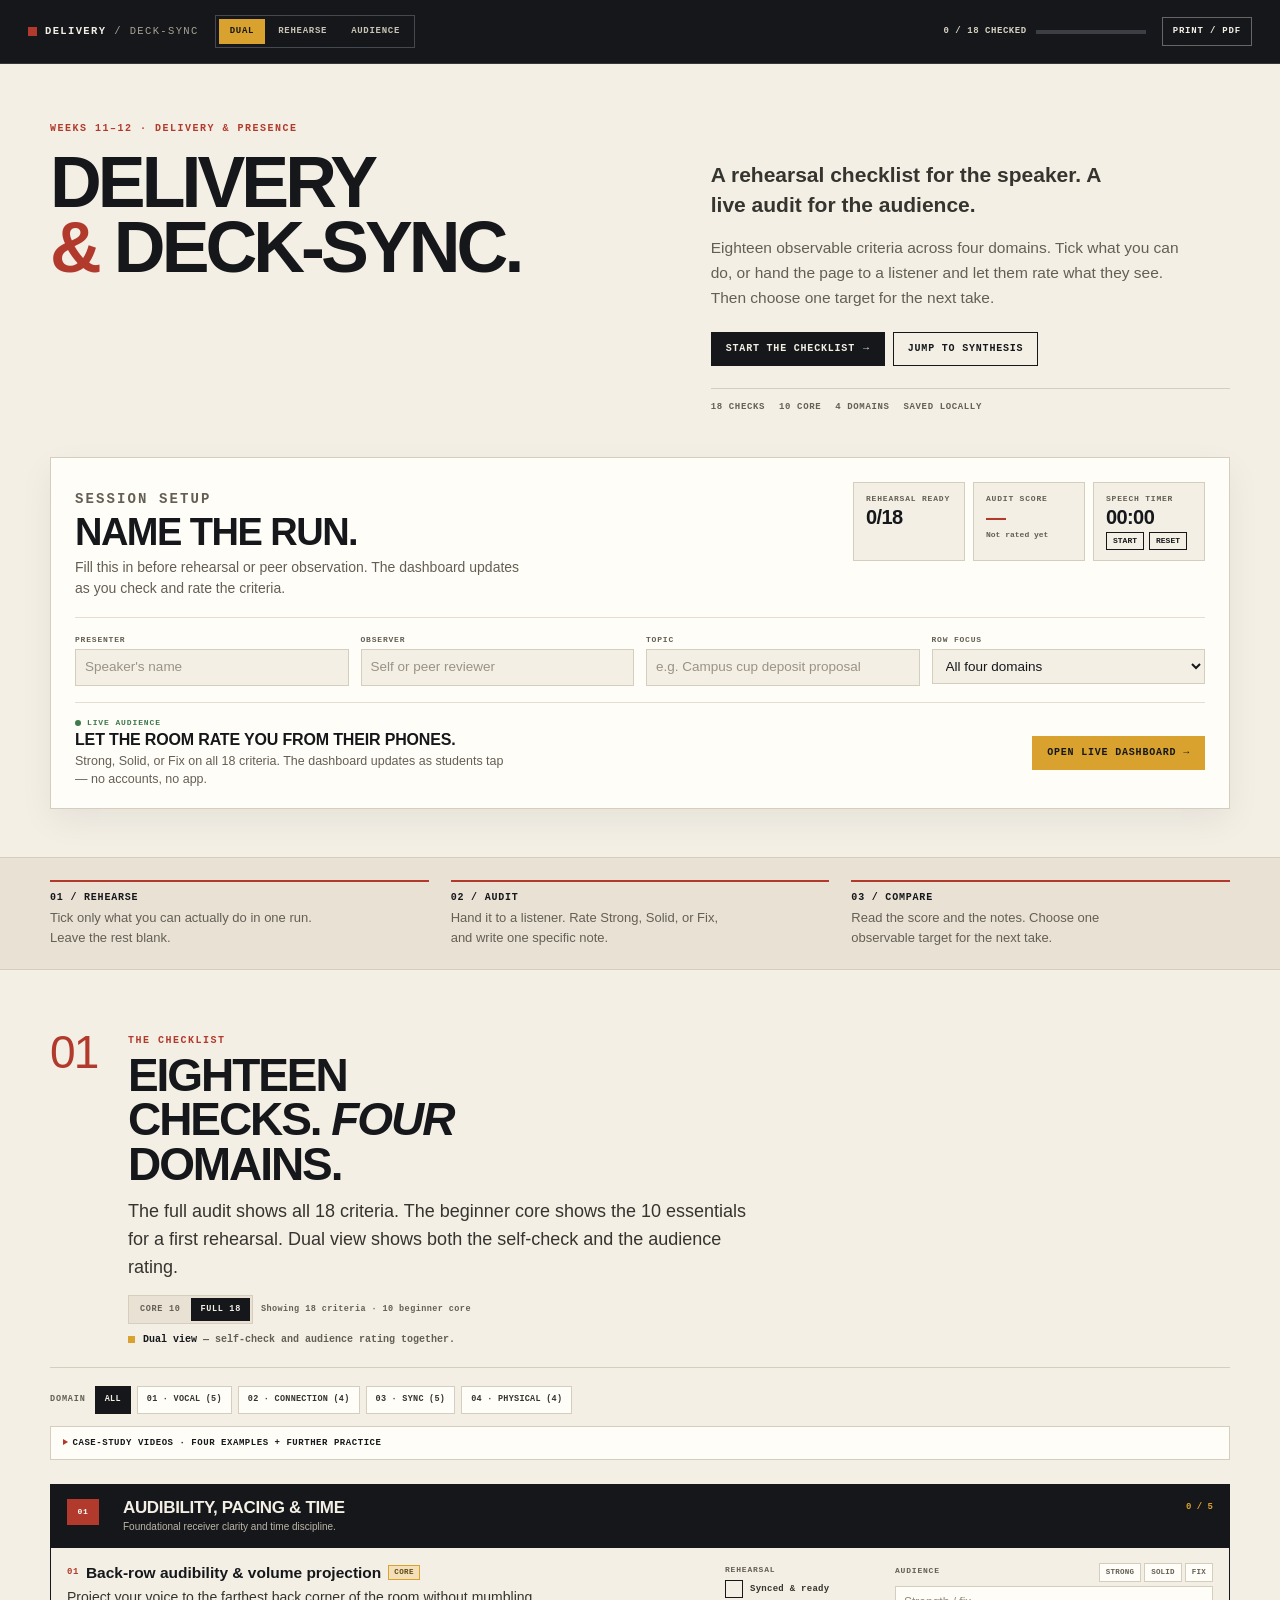
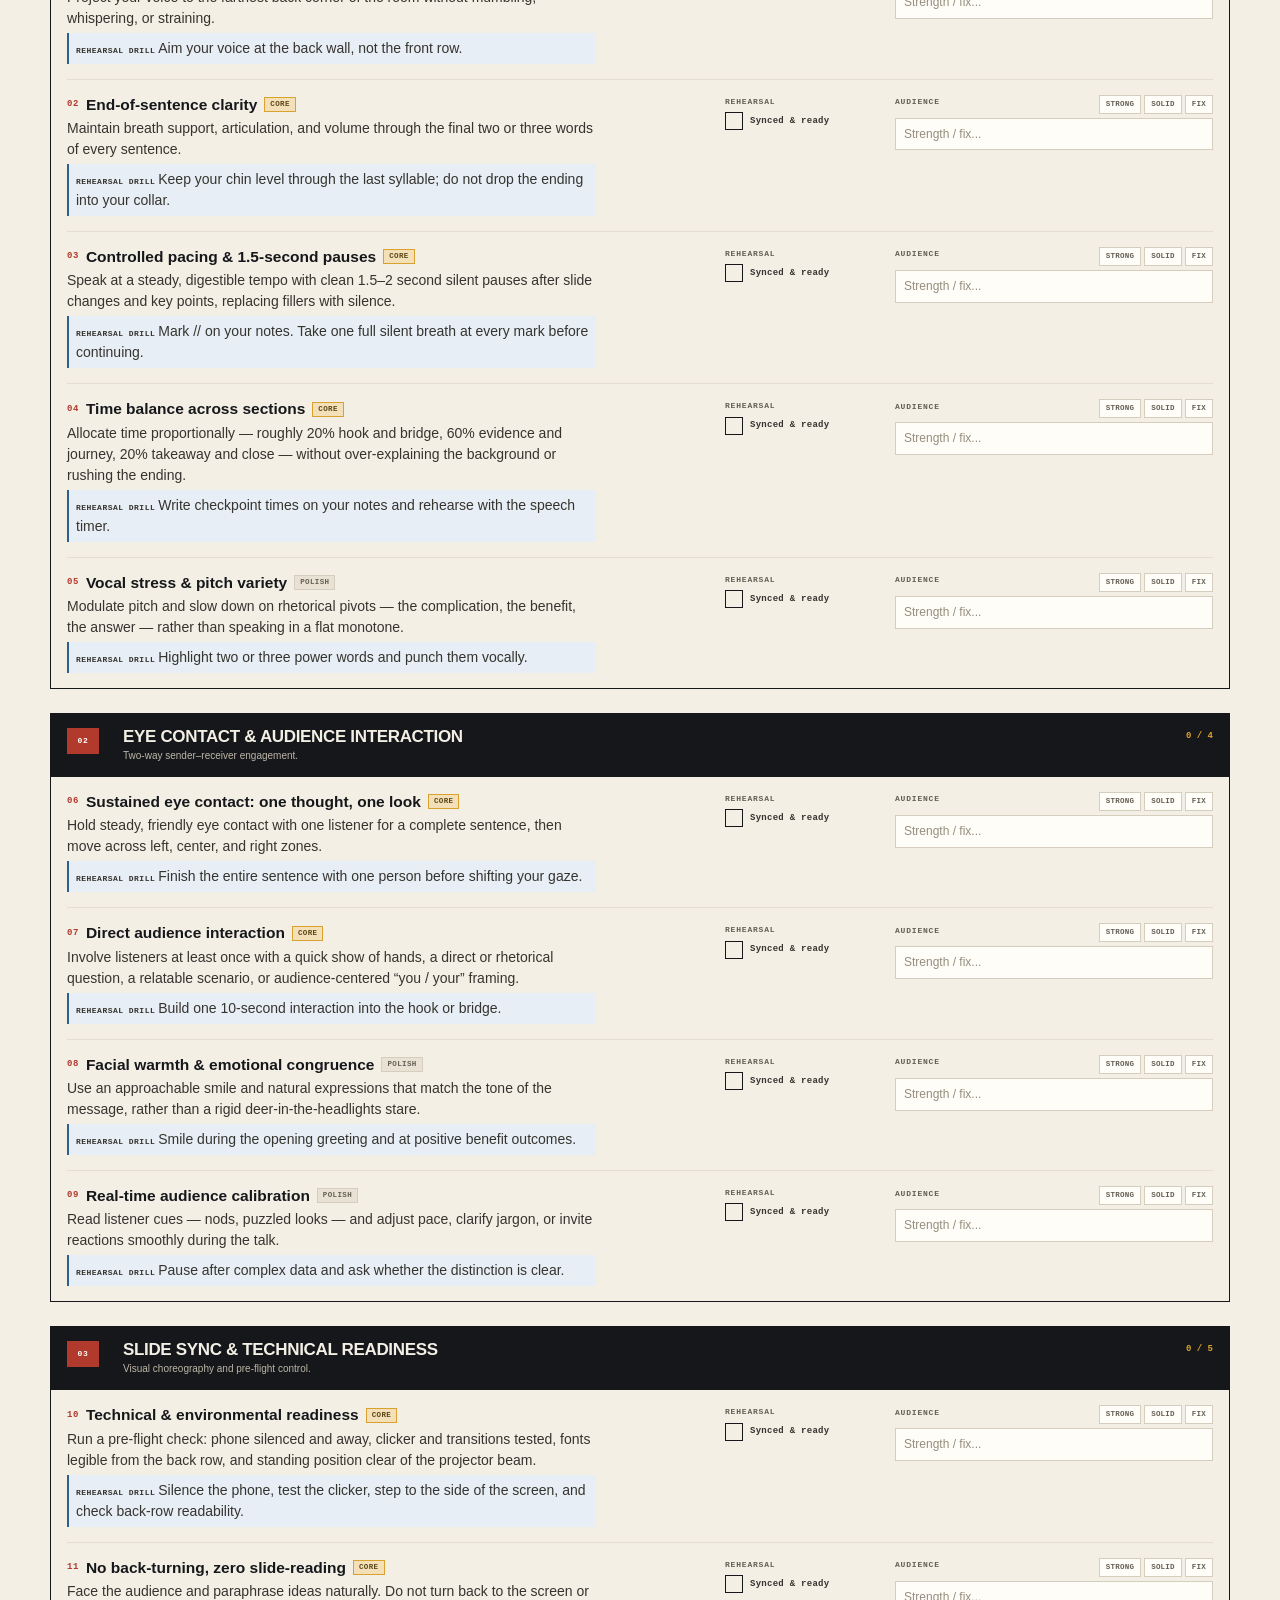
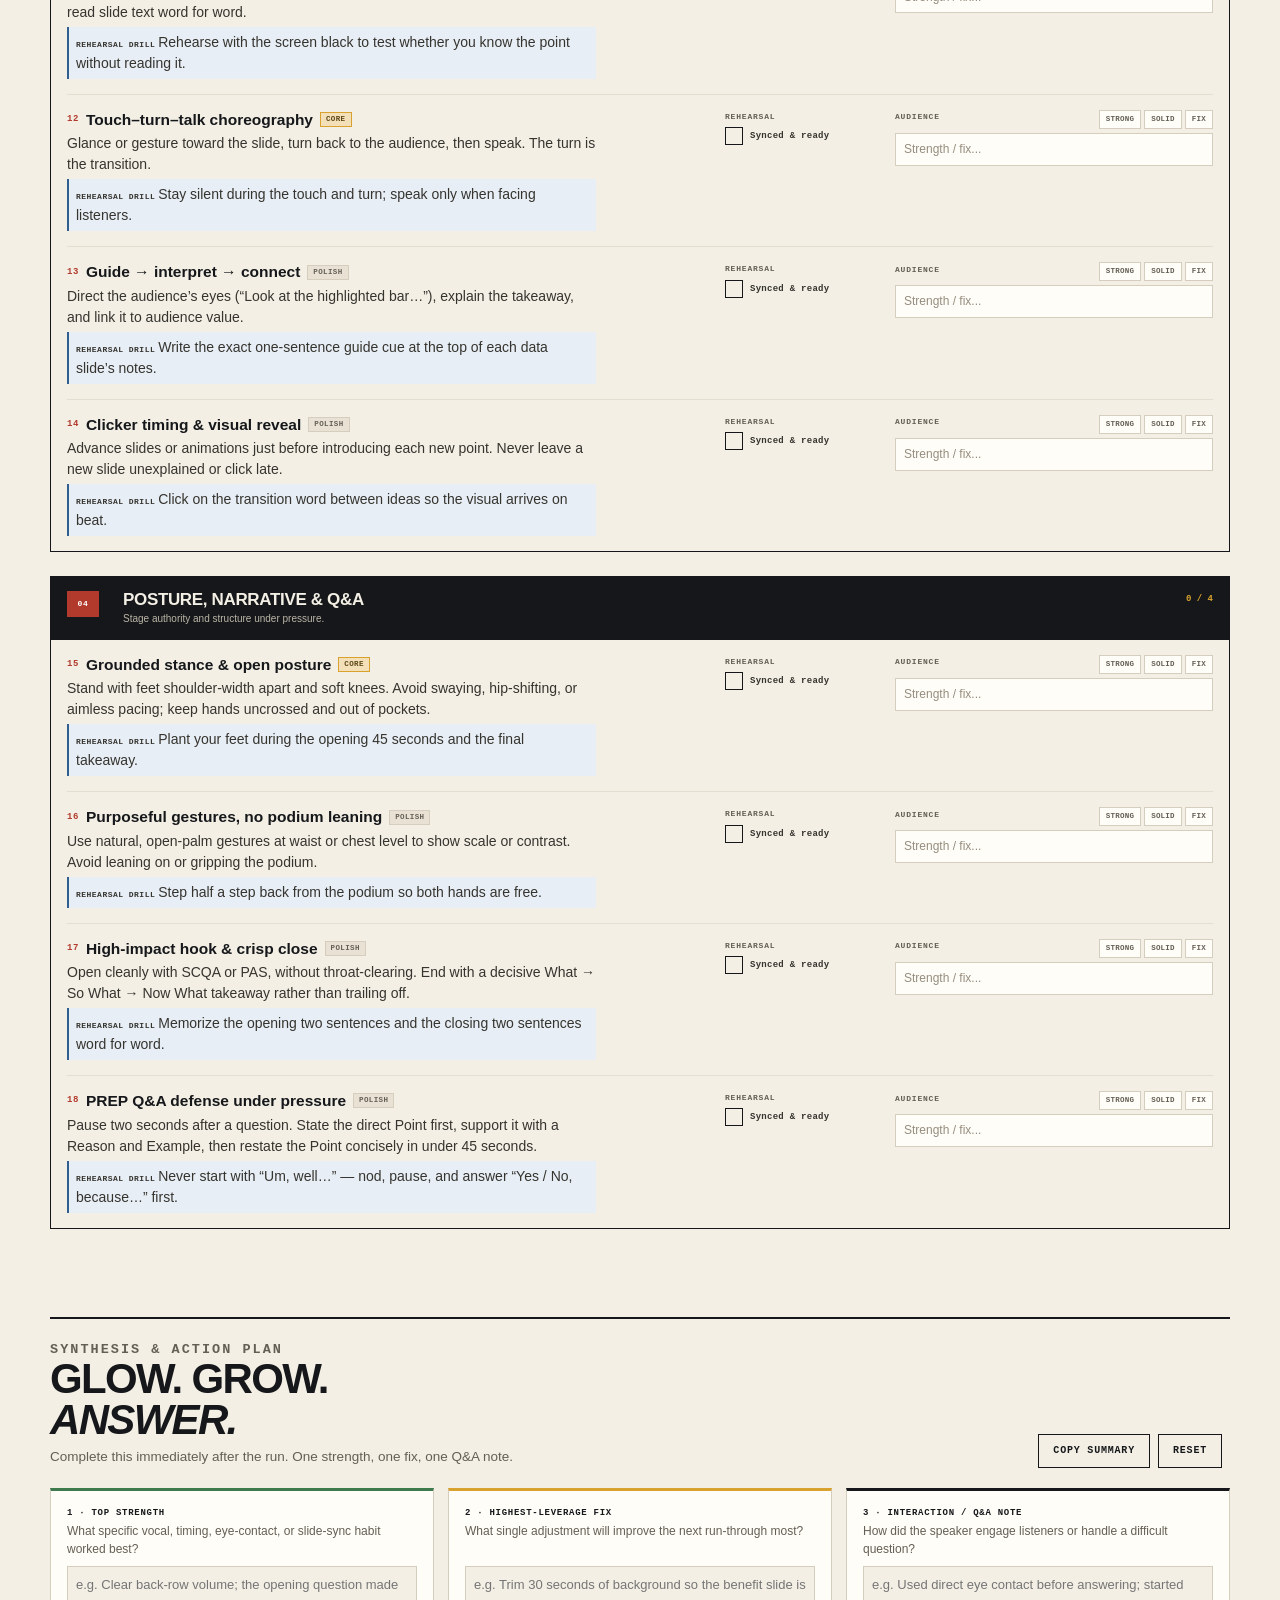
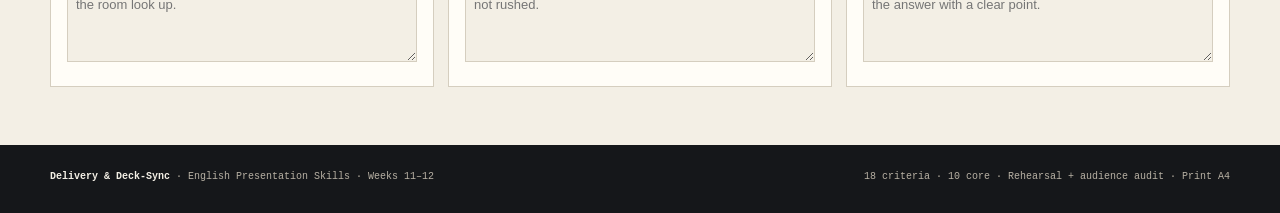
==== commit c1eb9040: "Add the Toastmasters practice channel to the case-study videos" ====
--- a/index.html
+++ b/index.html
@@ -202,6 +202,7 @@
 .clip span{display:block;margin-top:2px;font:600 9px/1.4 var(--mono);color:var(--muted)}
 .clip p{margin:4px 0 0;font:400 9.5px/1.55 var(--mono);color:var(--ink-2)}
 .clip p code{font:600 9px/1.4 var(--mono);color:var(--red);background:transparent;padding:0}
+.clip-wide{grid-column:1/-1;border-left-color:var(--blue)}
 .clip a{display:inline-block;margin-top:4px;font:700 9px/1.4 var(--mono);text-decoration:none;border-bottom:1px solid var(--ink)}
 
 .domain{margin-top:24px;border:1px solid var(--ink);background:var(--paper);break-inside:avoid}
@@ -525,7 +526,7 @@
         <b>Let the room rate you from their phones.</b>
         <span>Strong, Solid, or Fix on all 18 criteria. The dashboard updates as students tap — no accounts, no app.</span>
       </div>
-      <a class="btn amber" href="live.html">Open live dashboard →</a>
+      <a class="btn amber" href="https://qiangmia.github.io/presenskills/live.html" target="_blank" rel="noopener">Open live dashboard →</a>
     </div>
   </div>
 </section>
@@ -580,7 +581,7 @@
     </div>
 
     <details class="clips">
-      <summary>Case-study videos · four examples to audit</summary>
+      <summary>Case-study videos · four examples + further practice</summary>
       <div class="clips-grid">
         <div class="clip">
           <b>Delivering a bad presentation — spot the mistakes</b>
@@ -605,6 +606,12 @@
           <span>Project IDEA · 5:13</span>
           <p><code>00:23</code> mumbling at paper · <code>03:16</code> clear projection and eye contact</p>
           <a href="https://www.youtube.com/watch?v=V8eLdbKXGzk" target="_blank" rel="noopener">Watch ↗</a>
+        </div>
+        <div class="clip clip-wide">
+          <b>TGIF &amp; Born to Shine Toastmasters</b>
+          <span>YouTube channel · Taiwan</span>
+          <p>Bilingual speeches, table topics, and live peer evaluations for further practice.</p>
+          <a href="https://www.youtube.com/@TGIFBornToShine" target="_blank" rel="noopener">Visit channel ↗</a>
         </div>
       </div>
     </details>
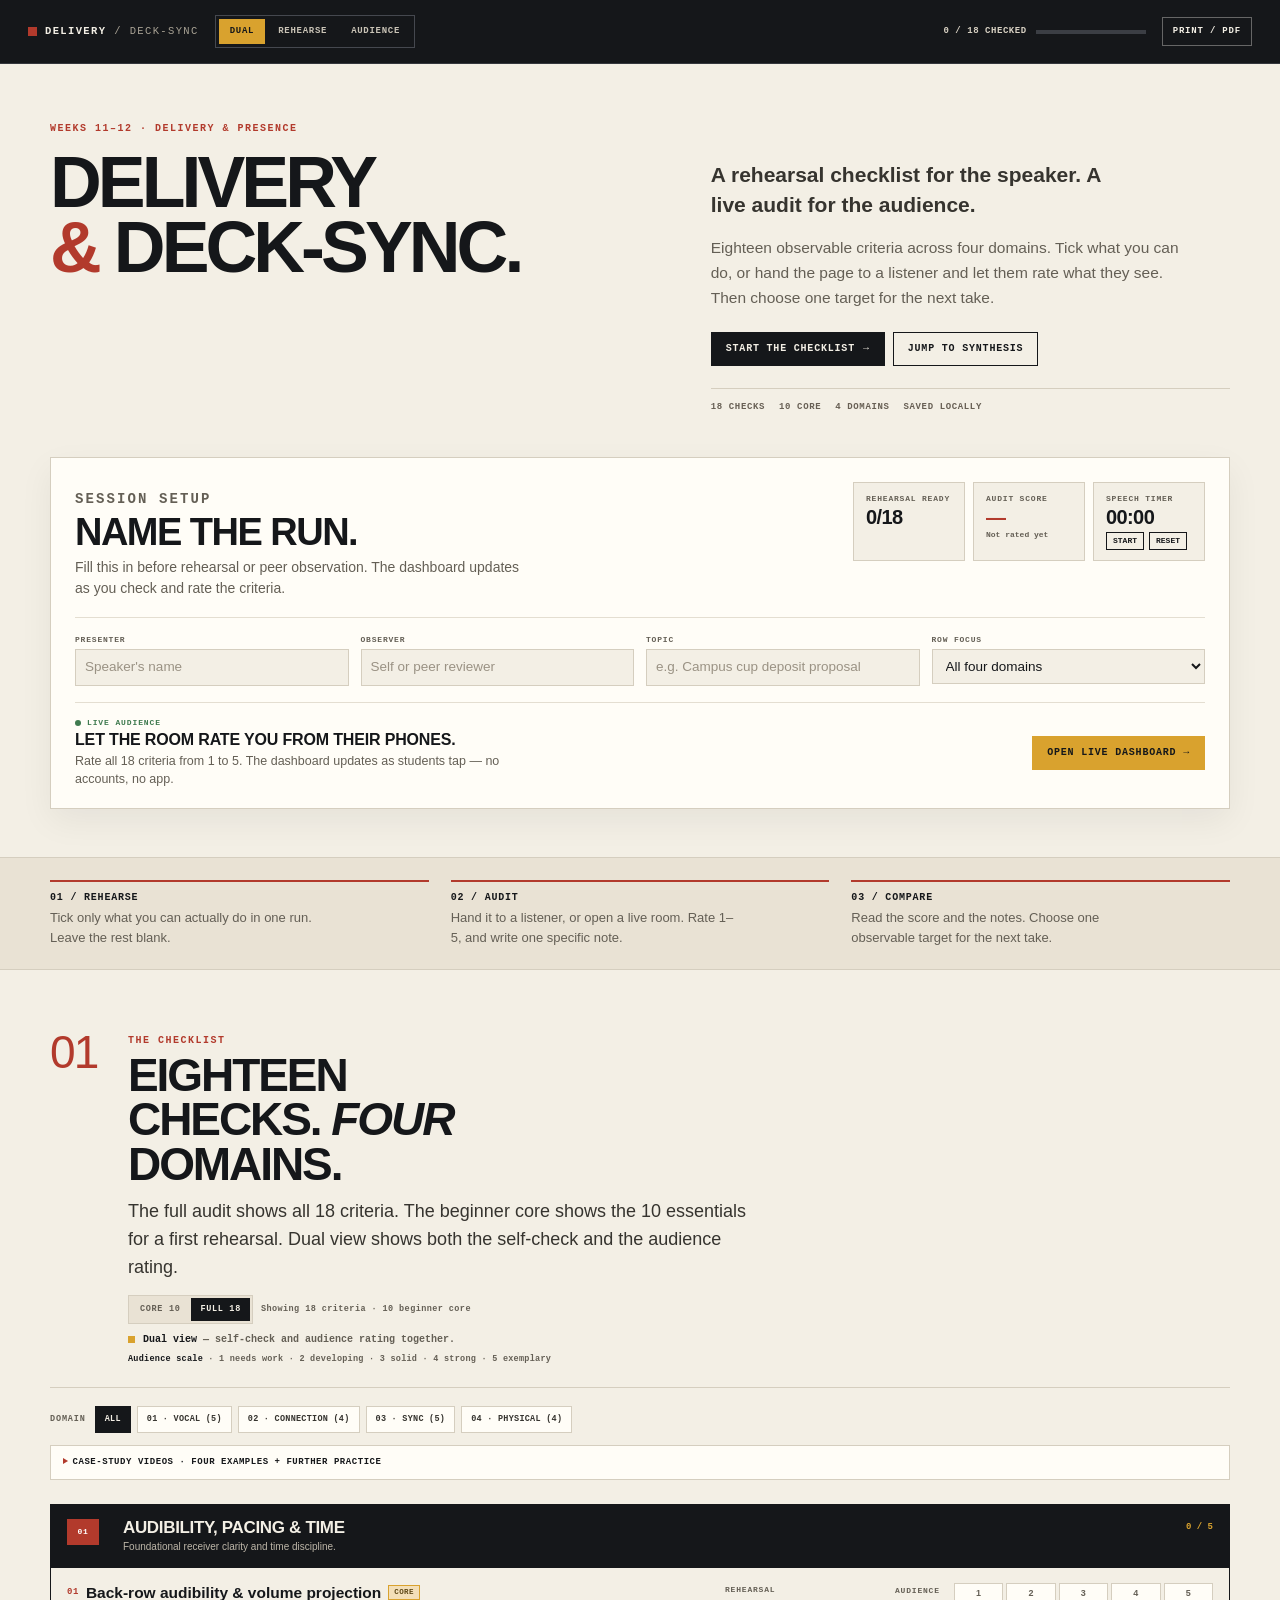
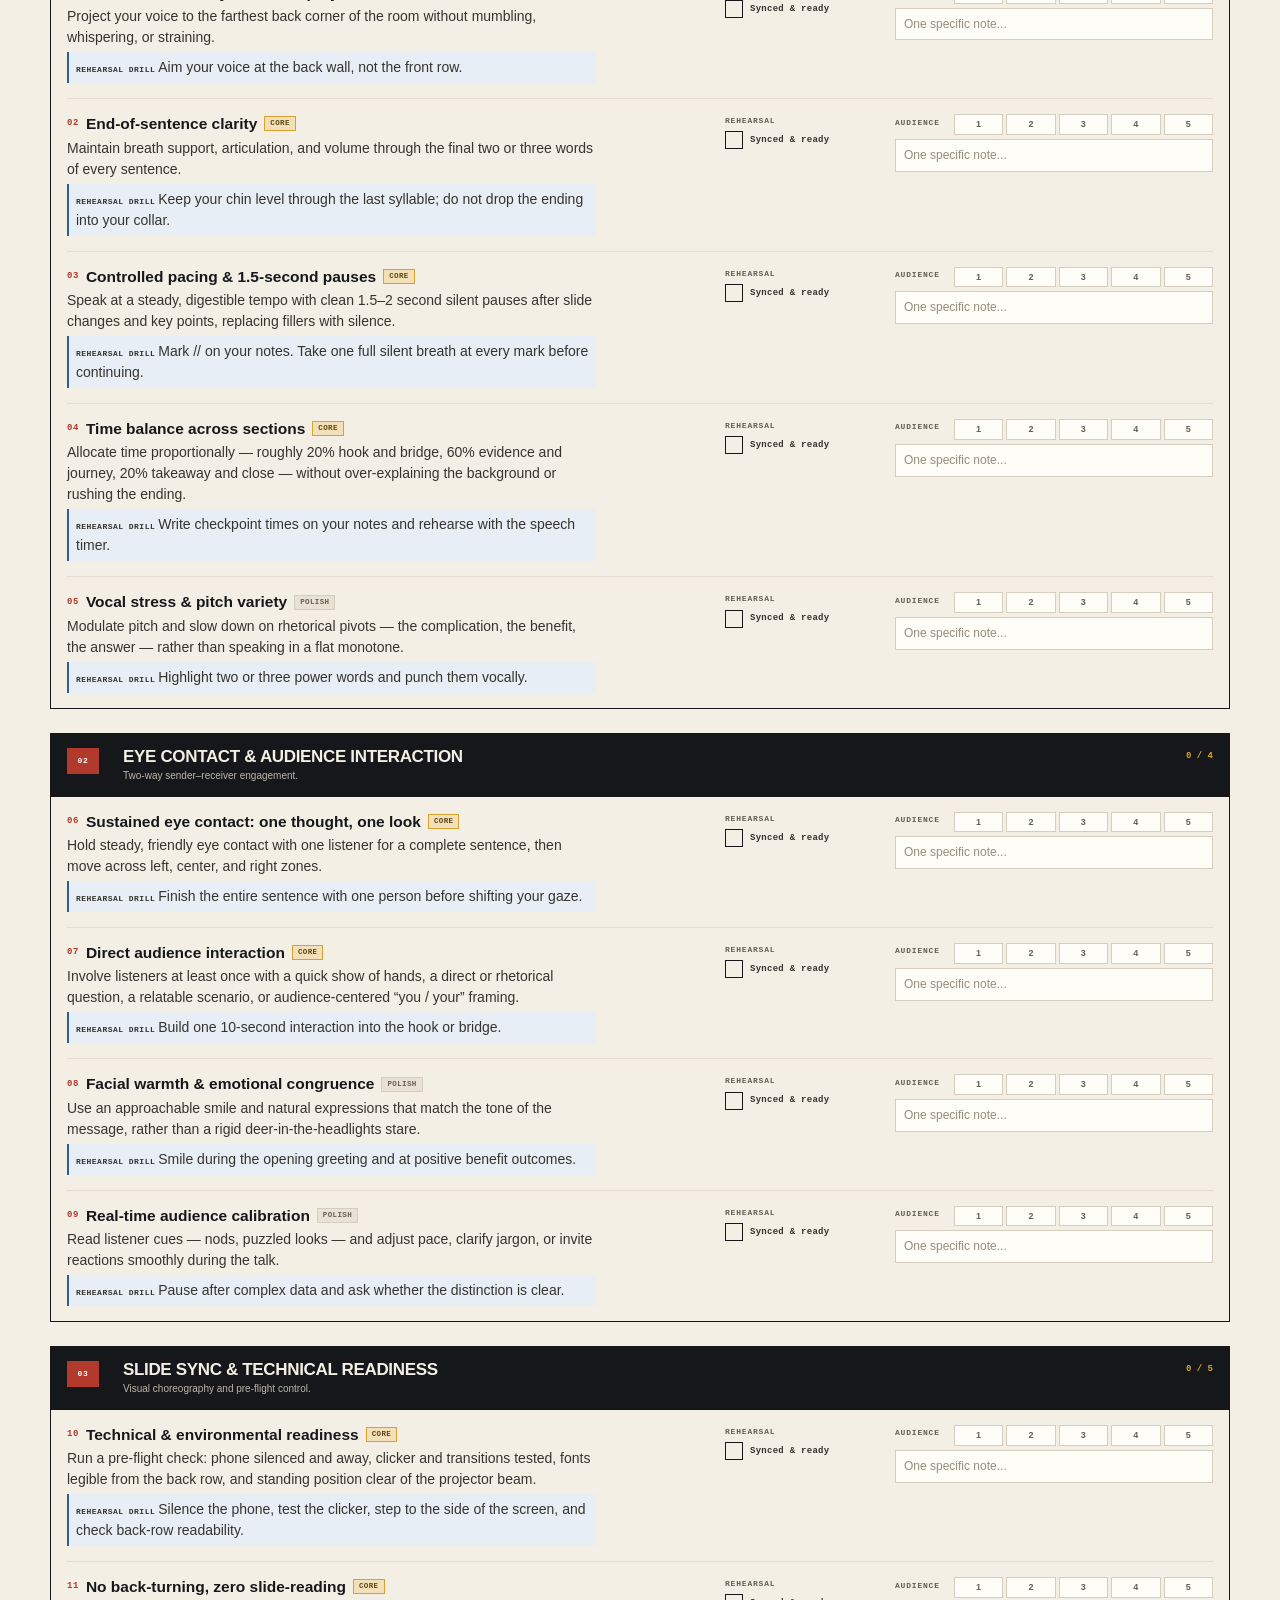
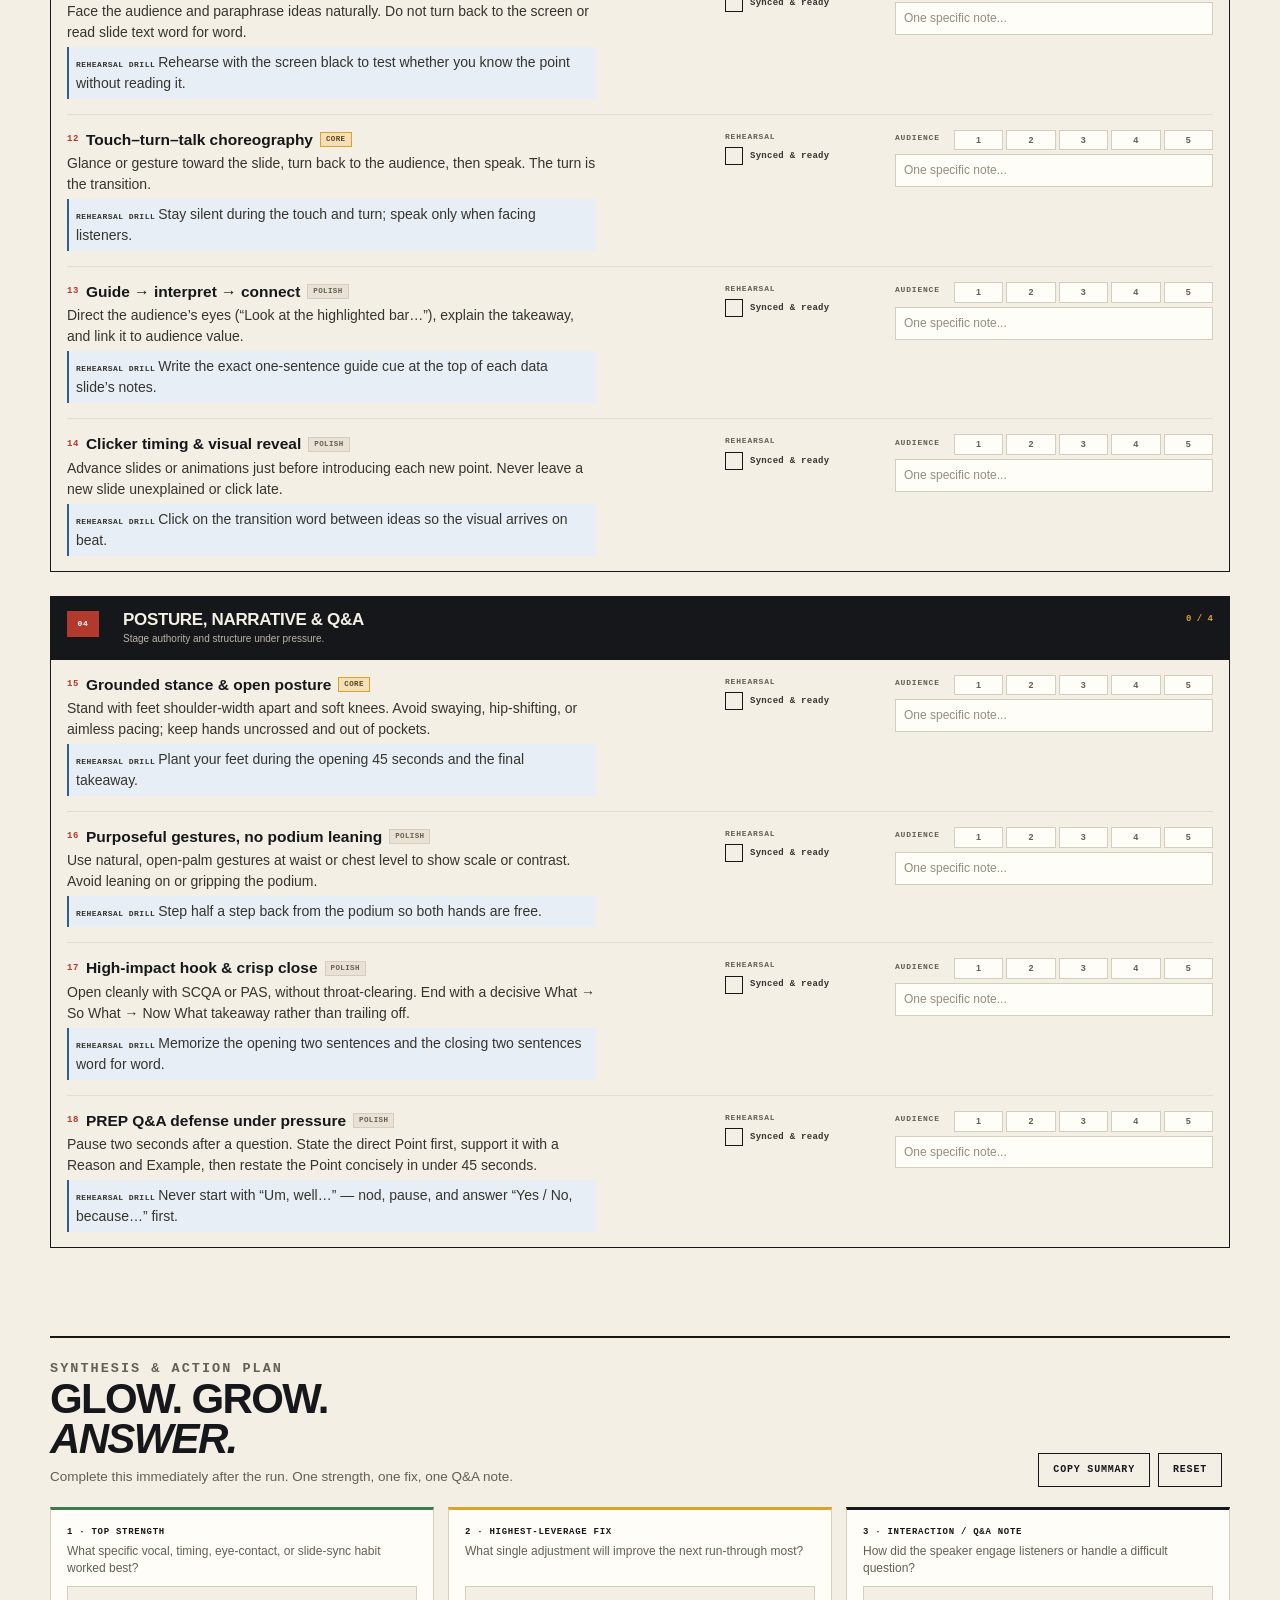
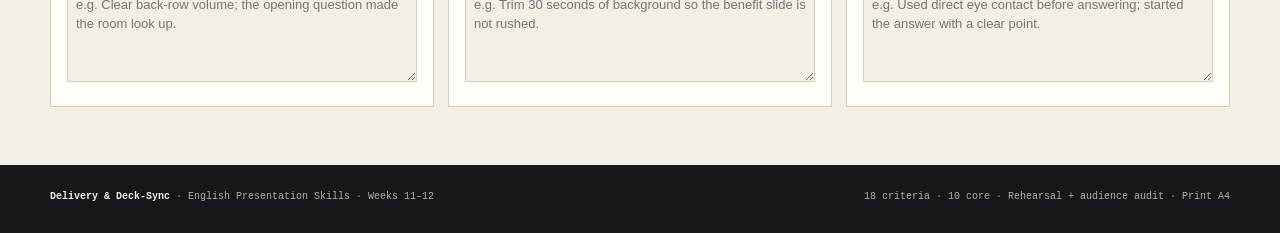
==== commit 1d336e5d: "Switch audience ratings to a 1-5 Likert scale" ====
--- a/index.html
+++ b/index.html
@@ -187,6 +187,9 @@
 .mode-note{display:flex;align-items:center;gap:8px;margin-top:9px;font:600 10px/1.4 var(--mono);color:var(--muted)}
 .mode-note i{display:block;width:7px;height:7px;background:var(--amber);flex:none}
 .mode-note b{color:var(--ink)}
+.scale-note{margin-top:6px;font:600 8.5px/1.6 var(--mono);letter-spacing:.03em;color:var(--muted)}
+.scale-note b{color:var(--ink)}
+body.mode-rehearsal .scale-note{display:none}
 
 .filterbar{display:flex;flex-wrap:wrap;align-items:center;gap:6px;margin-top:18px}
 .filterbar .flabel{font:700 8.5px/1.4 var(--mono);letter-spacing:.1em;text-transform:uppercase;color:var(--muted);margin-right:3px}
@@ -242,12 +245,14 @@
 body.mode-dual .audience-cell{display:block}
 body.mode-dual .rehearsal-cell{display:block}
 .rating-row{display:flex;align-items:center;justify-content:space-between;gap:6px;margin-bottom:4px}
-.rating-group{display:flex;gap:3px;flex-wrap:wrap}
-.rate-btn{border:1px solid var(--rule);background:var(--white);color:var(--muted);padding:4px 6px;font:700 7.5px/1.2 var(--mono);letter-spacing:.03em;text-transform:uppercase}
+.rating-group{display:grid;grid-template-columns:repeat(5,1fr);gap:3px;flex:1;margin-left:8px}
+.rate-btn{border:1px solid var(--rule);background:var(--white);color:var(--muted);padding:4px 0;font:800 9px/1.2 var(--display);letter-spacing:.02em;text-align:center;min-width:0}
 .rate-btn:hover{border-color:var(--ink);color:var(--ink)}
-.rate-btn[aria-pressed="true"][data-rating="strong"]{background:var(--green);border-color:var(--green);color:#fff}
-.rate-btn[aria-pressed="true"][data-rating="solid"]{background:var(--blue);border-color:var(--blue);color:#fff}
-.rate-btn[aria-pressed="true"][data-rating="fix"]{background:var(--rose);border-color:var(--rose);color:#fff}
+.rate-btn[aria-pressed="true"][data-score="1"]{background:#a54537;border-color:#a54537;color:#fff}
+.rate-btn[aria-pressed="true"][data-score="2"]{background:#c46a3a;border-color:#c46a3a;color:#fff}
+.rate-btn[aria-pressed="true"][data-score="3"]{background:var(--amber);border-color:var(--amber);color:var(--ink)}
+.rate-btn[aria-pressed="true"][data-score="4"]{background:var(--blue);border-color:var(--blue);color:#fff}
+.rate-btn[aria-pressed="true"][data-score="5"]{background:var(--green);border-color:var(--green);color:#fff}
 .note{width:100%;border:1px solid var(--rule);background:var(--white);padding:7px 8px;font:12px/1.4 var(--sans);color:var(--ink)}
 .note::placeholder{color:#958d7f}
 .note:focus{outline:2px solid var(--red);outline-offset:1px;border-color:var(--red)}
@@ -328,9 +333,9 @@
   .domain-items{padding:0 12px}
   .criterion,body.mode-audience .criterion,body.mode-rehearsal .criterion{grid-template-columns:1fr;gap:9px;padding:13px 0}
   .crit-cell{width:100%}
-  .rate-btn{padding:8px 8px;font-size:8.5px;min-height:38px}
+  .rate-btn{padding:8px 0;font-size:11px;min-height:38px}
   .rating-row{display:block}
-  .rating-group{display:grid;grid-template-columns:repeat(3,1fr);width:100%;margin-top:2px}
+  .rating-group{grid-template-columns:repeat(5,1fr);width:100%;margin-top:2px;margin-left:0}
   .check{min-height:40px}
   .check input{width:20px;height:20px}
   .note{min-height:44px}
@@ -389,6 +394,7 @@
   .sec-head .lead{font-size:8pt;margin-top:2mm}
   .level-row{display:none}
   .mode-note{font-size:7pt;margin-top:1mm}
+  .scale-note{display:block!important;font-size:6.5pt;margin-top:1mm}
   .domain{margin-top:4mm;border:1pt solid #111;break-inside:auto}
   .domain-head{background:#fff;color:#111;border-bottom:1pt solid #111;padding:1.5mm 2mm;grid-template-columns:7mm 1fr 18mm;gap:2mm;break-after:avoid}
   .domain-no{width:6mm;height:5mm;background:#111;color:#fff;font-size:6pt}
@@ -524,7 +530,7 @@
       <div>
         <p class="live-kicker">Live audience</p>
         <b>Let the room rate you from their phones.</b>
-        <span>Strong, Solid, or Fix on all 18 criteria. The dashboard updates as students tap — no accounts, no app.</span>
+        <span>Rate all 18 criteria from 1 to 5. The dashboard updates as students tap — no accounts, no app.</span>
       </div>
       <a class="btn amber" href="https://qiangmia.github.io/presenskills/live.html" target="_blank" rel="noopener">Open live dashboard →</a>
     </div>
@@ -546,7 +552,7 @@
 <section class="how-strip" aria-label="How to use this checklist">
   <div class="wrap">
     <div class="how-item"><b>01 / Rehearse</b><span>Tick only what you can actually do in one run. Leave the rest blank.</span></div>
-    <div class="how-item"><b>02 / Audit</b><span>Hand it to a listener. Rate Strong, Solid, or Fix, and write one specific note.</span></div>
+    <div class="how-item"><b>02 / Audit</b><span>Hand it to a listener, or open a live room. Rate 1–5, and write one specific note.</span></div>
     <div class="how-item"><b>03 / Compare</b><span>Read the score and the notes. Choose one observable target for the next take.</span></div>
   </div>
 </section>
@@ -568,6 +574,7 @@
           <span class="level-hint" id="levelHint">Showing 18 criteria · 10 beginner core</span>
         </div>
         <p class="mode-note"><i aria-hidden="true"></i><span id="modeNote"><b>Dual view</b> — self-check and audience rating together.</span></p>
+        <p class="scale-note"><b>Audience scale</b> · 1 needs work · 2 developing · 3 solid · 4 strong · 5 exemplary</p>
       </div>
     </div>
 
@@ -766,6 +773,25 @@
   function save(){
     try { localStorage.setItem(KEY, JSON.stringify(state)); } catch (e) {}
   }
+
+  /* migrate the old Strong / Solid / Fix ratings to the 1–5 scale */
+  var LEGACY_RATINGS = {strong:5, solid:3, fix:1};
+  var ratingsMigrated = false;
+  Object.keys(state.ratings).forEach(function(id){
+    var value = state.ratings[id];
+    var score = typeof value === "string" ? LEGACY_RATINGS[value] : Number(value);
+    if (score >= 1 && score <= 5 && Math.floor(score) === score) {
+      state.ratings[id] = score;
+      if (score !== value) ratingsMigrated = true;
+    } else {
+      delete state.ratings[id];
+      ratingsMigrated = true;
+    }
+  });
+  if (ratingsMigrated) save();
+
+  var SCORE_LABELS = {1:"Needs work",2:"Developing",3:"Solid",4:"Strong",5:"Exemplary"};
+
   function activeItems(){
     return DATA.filter(function(item){ return state.level === "full" || item.core; });
   }
@@ -775,6 +801,9 @@
     var core = item.core
       ? '<span class="core-badge">Core</span>'
       : '<span class="core-badge" style="border-color:var(--rule);background:var(--paper-2);color:var(--muted)">Polish</span>';
+    var ratingButtons = [1,2,3,4,5].map(function(score){
+      return '<button class="rate-btn" type="button" data-rate="' + item.id + '" data-score="' + score + '" aria-pressed="false" aria-label="' + score + " — " + SCORE_LABELS[score] + '" title="' + score + " — " + SCORE_LABELS[score] + '">' + score + '</button>';
+    }).join("");
     return '' +
       '<article class="criterion" data-id="' + item.id + '" data-core="' + item.core + '">' +
         '<div class="crit-copy">' +
@@ -789,13 +818,11 @@
         '<div class="crit-cell audience-cell">' +
           '<div class="rating-row"><span class="cell-label">Audience</span>' +
             '<div class="rating-group" role="group" aria-label="Rating for ' + item.title.replace(/"/g, '&quot;') + '">' +
-              '<button class="rate-btn" type="button" data-rate="' + item.id + '" data-rating="strong" aria-pressed="false">Strong</button>' +
-              '<button class="rate-btn" type="button" data-rate="' + item.id + '" data-rating="solid" aria-pressed="false">Solid</button>' +
-              '<button class="rate-btn" type="button" data-rate="' + item.id + '" data-rating="fix" aria-pressed="false">Fix</button>' +
+              ratingButtons +
             '</div>' +
           '</div>' +
           '<span class="print-rating" aria-hidden="true"></span>' +
-          '<input class="note" type="text" data-note="' + item.id + '" placeholder="Strength / fix...">' +
+          '<input class="note" type="text" data-note="' + item.id + '" placeholder="One specific note...">' +
           '<span class="print-note" aria-hidden="true"></span>' +
         '</div>' +
       '</article>';
@@ -818,7 +845,7 @@
     });
     $$("[data-rate]").forEach(function(btn){
       var id = btn.dataset.rate;
-      var on = state.ratings[id] === btn.dataset.rating;
+      var on = Number(state.ratings[id]) === Number(btn.dataset.score);
       btn.setAttribute("aria-pressed", String(on));
     });
     $$("[data-note]").forEach(function(input){
@@ -827,10 +854,12 @@
       var mirror = input.parentElement.querySelector(".print-note");
       if (mirror) mirror.textContent = input.value;
     });
-    $$("[data-rate]").forEach(function(btn){
-      var id = btn.dataset.rate;
-      var mirror = btn.closest(".audience-cell").querySelector(".print-rating");
-      if (mirror) mirror.textContent = state.ratings[id] ? state.ratings[id].toUpperCase() : "";
+    $$(".audience-cell").forEach(function(cell){
+      var btn = cell.querySelector("[data-rate]");
+      var mirror = cell.querySelector(".print-rating");
+      if (!btn || !mirror) return;
+      var score = state.ratings[btn.dataset.rate];
+      mirror.textContent = score ? score + " / 5" : "";
     });
     $$("[data-meta]").forEach(function(el){
       var key = el.dataset.meta;
@@ -852,10 +881,11 @@
     var items = activeItems();
     var total = items.length;
     var checked = items.filter(function(item){ return !!state.checks[item.id]; }).length;
-    var rated = items.filter(function(item){ return !!state.ratings[item.id]; });
-    var points = rated.reduce(function(sum, item){
-      return sum + (state.ratings[item.id] === "strong" ? 3 : state.ratings[item.id] === "solid" ? 2 : 1);
-    }, 0);
+    var rated = items.filter(function(item){
+      var score = Number(state.ratings[item.id]);
+      return score >= 1 && score <= 5;
+    });
+    var points = rated.reduce(function(sum, item){ return sum + Number(state.ratings[item.id]); }, 0);
 
     $("#progressLabel").textContent = checked + " / " + total + " checked";
     $("#progressBar").style.width = (total ? (checked / total * 100) : 0) + "%";
@@ -867,7 +897,7 @@
       $("#auditScore").textContent = "—";
       $("#auditLabel").textContent = "Not rated yet";
     } else {
-      $("#auditScore").textContent = Math.round(points / (rated.length * 3) * 100) + "%";
+      $("#auditScore").textContent = (points / rated.length).toFixed(1) + "/5";
       $("#auditLabel").textContent = rated.length + " / " + total + " criteria audited";
     }
 
@@ -942,14 +972,15 @@
     $$("[data-rate]").forEach(function(btn){
       btn.addEventListener("click", function(){
         var id = btn.dataset.rate;
-        var value = btn.dataset.rating;
-        state.ratings[id] = state.ratings[id] === value ? "" : value;
+        var score = Number(btn.dataset.score);
+        if (state.ratings[id] === score) delete state.ratings[id];
+        else state.ratings[id] = score;
         $$('[data-rate="' + id + '"]').forEach(function(b){
-          b.setAttribute("aria-pressed", String(state.ratings[id] === b.dataset.rating));
+          b.setAttribute("aria-pressed", String(Number(state.ratings[id]) === Number(b.dataset.score)));
         });
         var cell = btn.closest(".audience-cell");
         var mirror = cell && cell.querySelector(".print-rating");
-        if (mirror) mirror.textContent = state.ratings[id] ? state.ratings[id].toUpperCase() : "";
+        if (mirror) mirror.textContent = state.ratings[id] ? state.ratings[id] + " / 5" : "";
         save(); update();
       });
     });
@@ -1026,13 +1057,16 @@
     lines.push("Observer: " + (state.meta.observer || "—"));
     lines.push("Topic: " + (state.meta.topic || "—"));
     lines.push("Rehearsal: " + items.filter(function(i){ return !!state.checks[i.id]; }).length + " / " + items.length);
-    var rated = items.filter(function(i){ return !!state.ratings[i.id]; });
-    var points = rated.reduce(function(sum,i){ return sum + (state.ratings[i.id] === "strong" ? 3 : state.ratings[i.id] === "solid" ? 2 : 1); }, 0);
-    lines.push("Audit: " + (rated.length ? Math.round(points / (rated.length * 3) * 100) + "% (" + rated.length + " rated)" : "not rated"));
+    var rated = items.filter(function(i){
+      var score = Number(state.ratings[i.id]);
+      return score >= 1 && score <= 5;
+    });
+    var points = rated.reduce(function(sum,i){ return sum + Number(state.ratings[i.id]); }, 0);
+    lines.push("Audit: " + (rated.length ? (points / rated.length).toFixed(1) + " / 5 (" + rated.length + " rated)" : "not rated"));
     lines.push("");
     items.forEach(function(item){
       var mark = state.checks[item.id] ? "[x]" : "[ ]";
-      var rating = state.ratings[item.id] || "—";
+      var rating = state.ratings[item.id] ? state.ratings[item.id] + " / 5" : "—";
       var note = (state.notes[item.id] || "").trim();
       lines.push(mark + " " + item.title + " · " + rating + (note ? " — " + note : ""));
     });
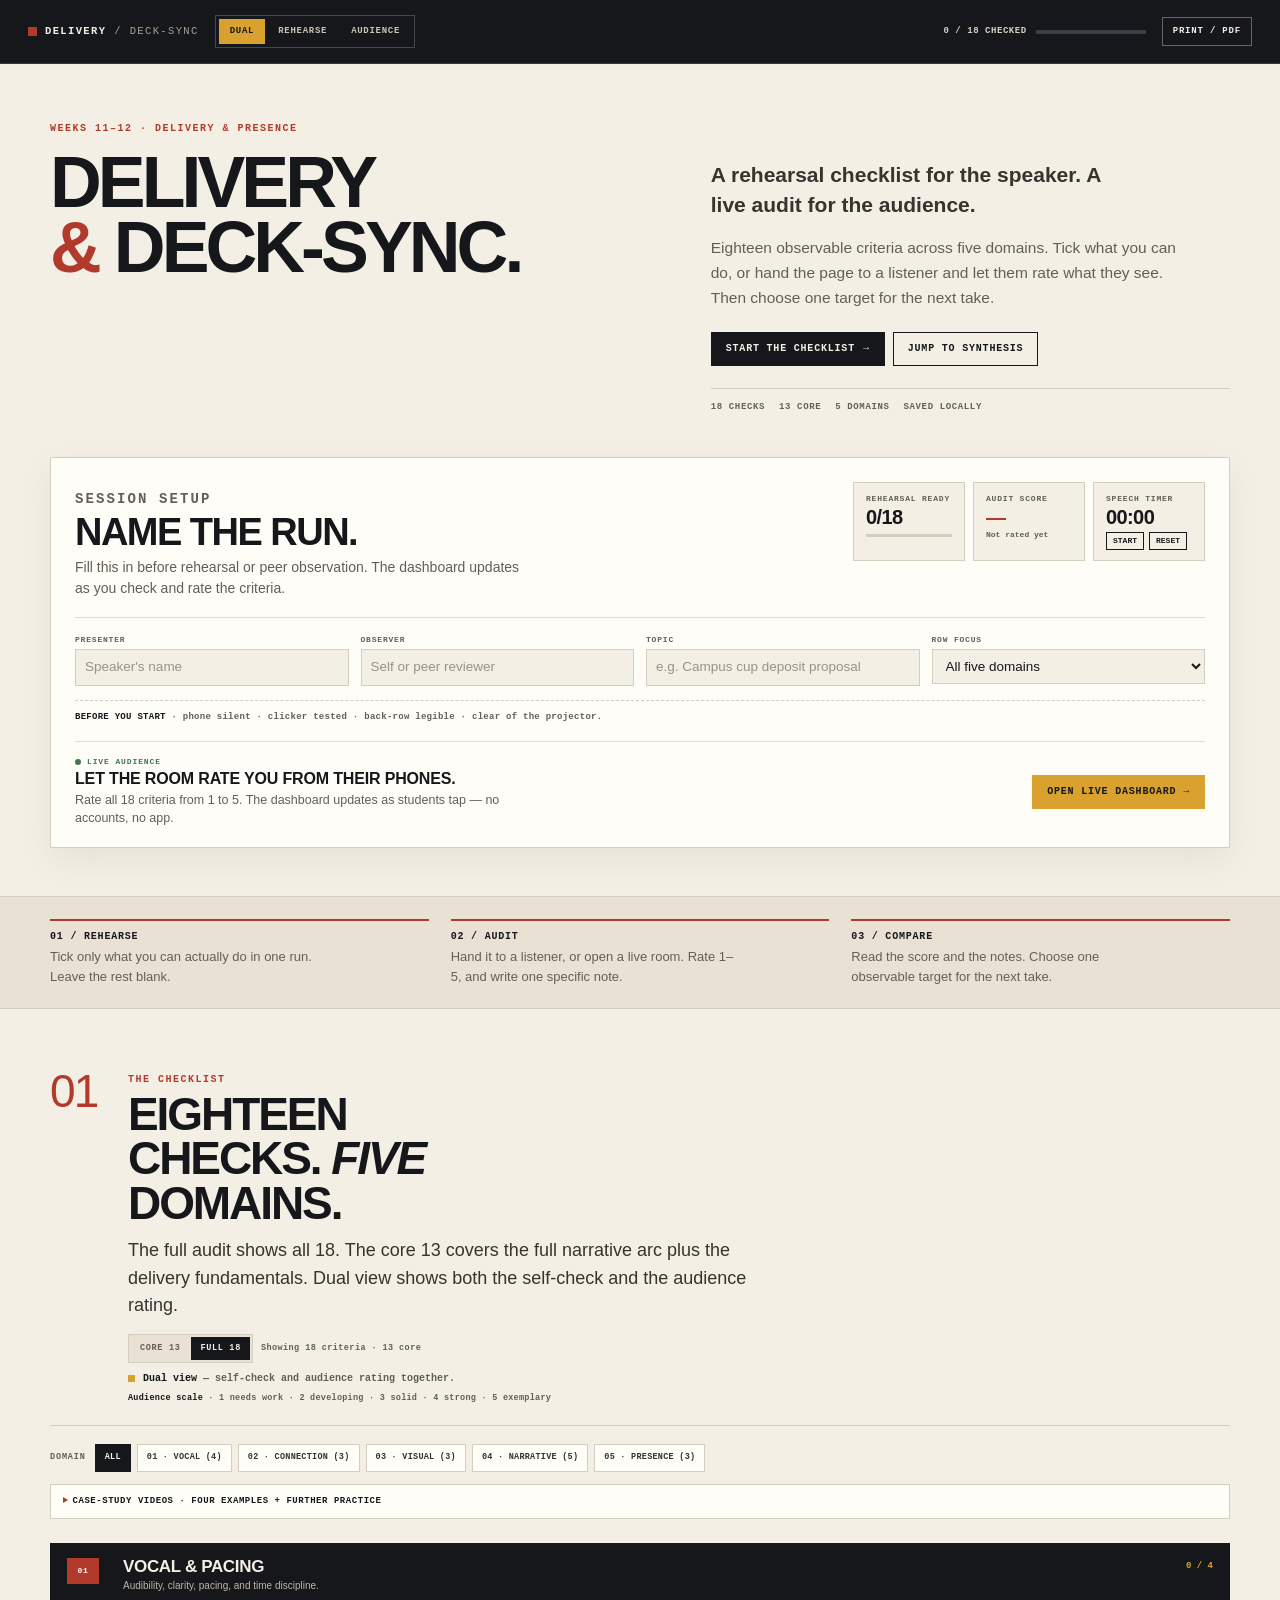
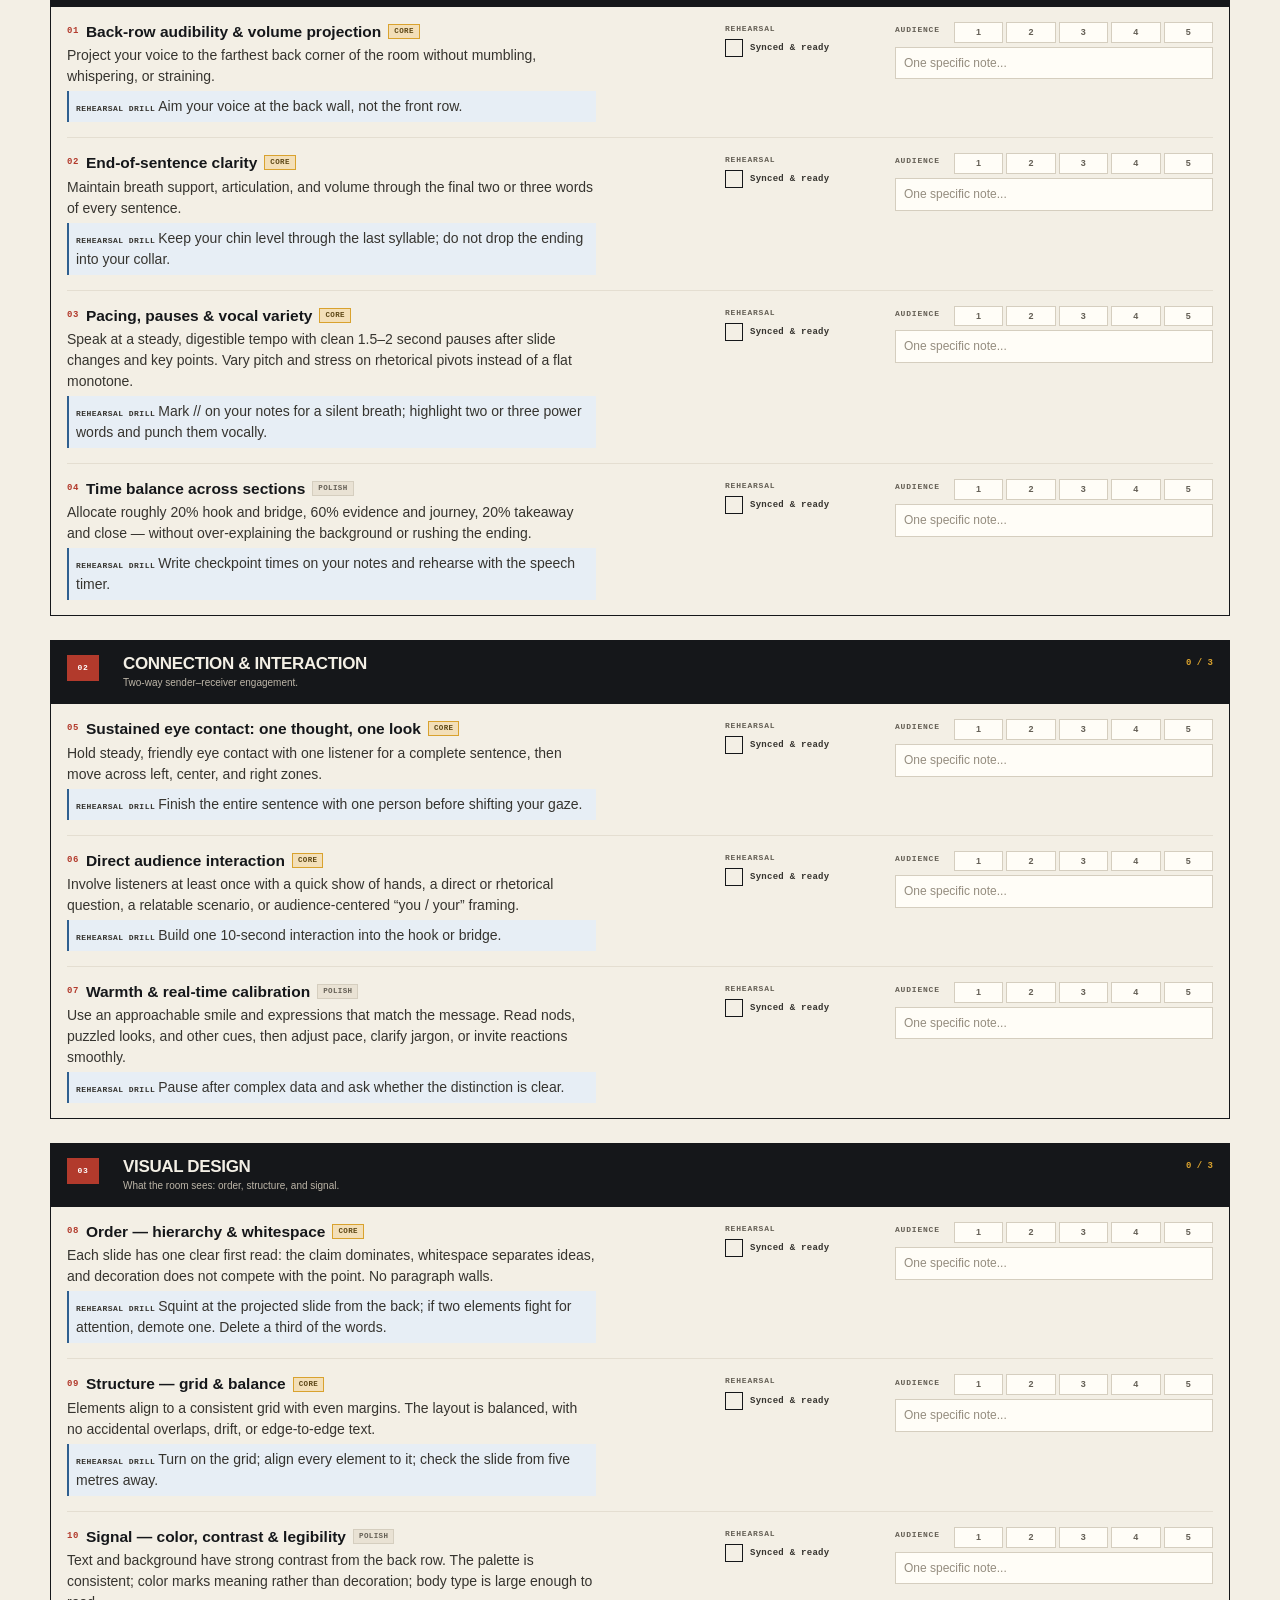
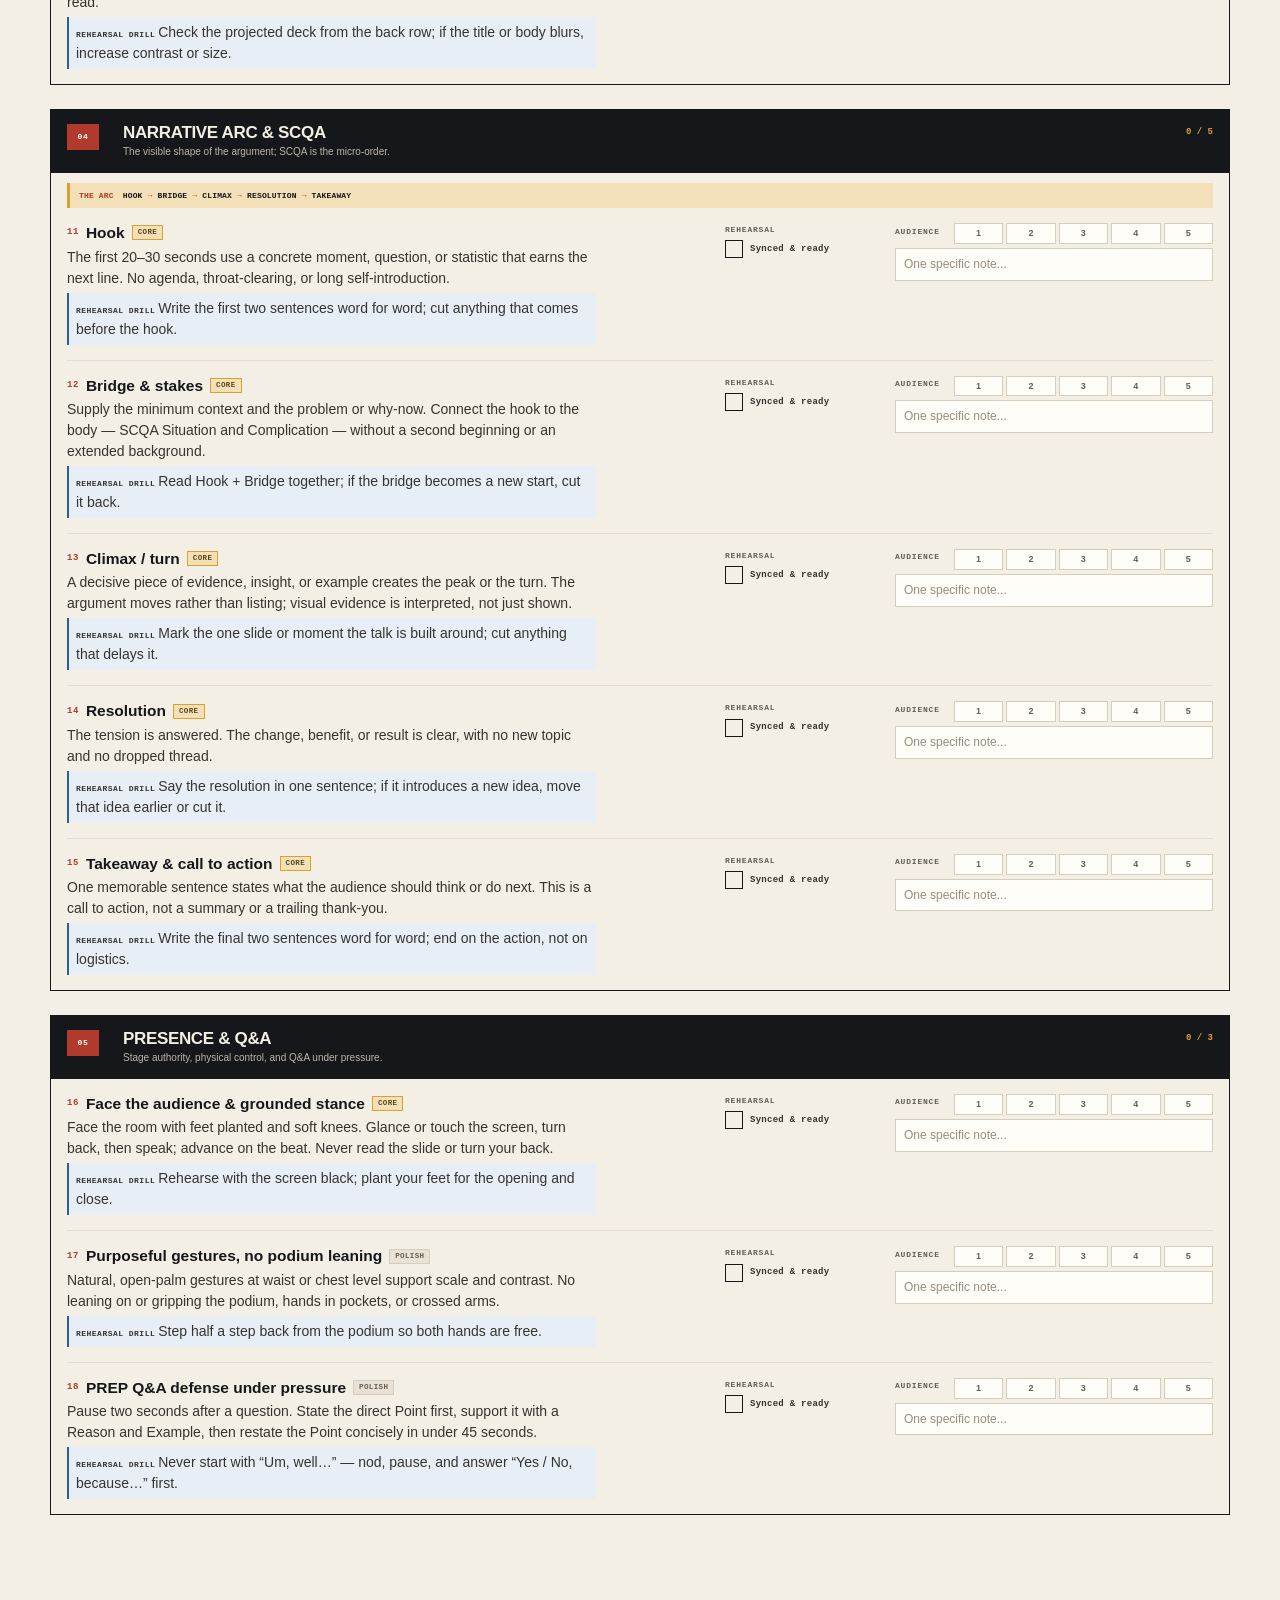
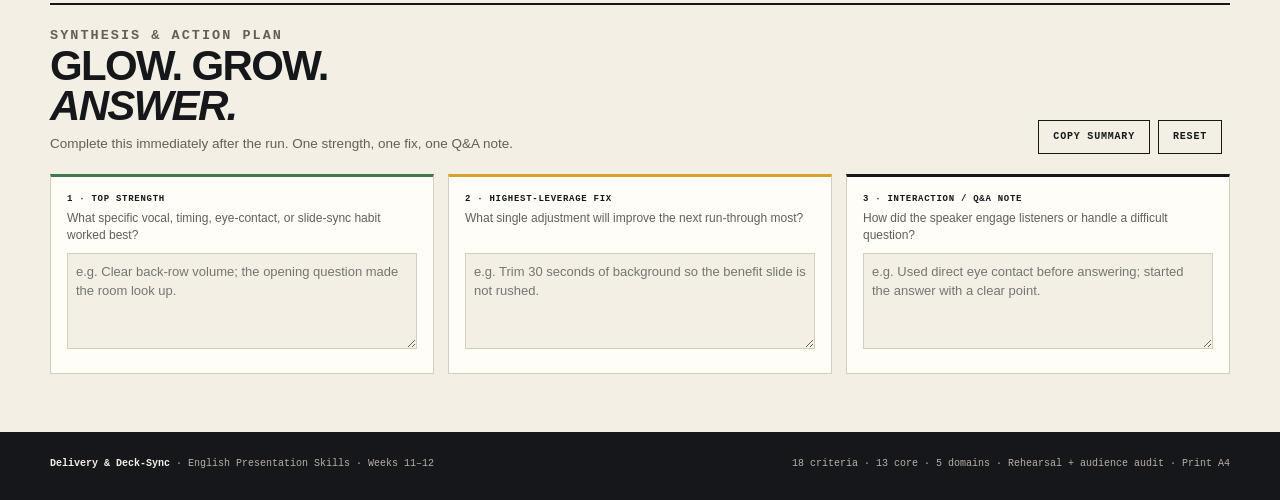
==== commit 07d56a14: "Restructure the checklist around five domains and a visible narrative arc" ====
--- a/index.html
+++ b/index.html
@@ -4,7 +4,7 @@
 <meta charset="utf-8">
 <meta name="viewport" content="width=device-width,initial-scale=1">
 <title>Delivery &amp; Deck-Sync — Weeks 11–12 Diagnostic Checklist</title>
-<meta name="description" content="A responsive, dual-purpose rehearsal checklist and live audience audit for presentation delivery: audibility, pacing, eye contact, slide sync, posture, narrative, and Q&amp;A.">
+<meta name="description" content="A responsive, dual-purpose rehearsal checklist and live audience audit for presentation delivery: audibility, pacing, eye contact, visual design, narrative arc, presence, and Q&amp;A.">
 <link rel="canonical" href="https://qiangmia.github.io/presenskills/">
 <meta name="theme-color" content="#15171a">
 <meta property="og:type" content="website">
@@ -147,7 +147,7 @@
 .metric-value{display:block;margin-top:3px;font:800 20px/1 var(--display);letter-spacing:-.03em;color:var(--ink)}
 .metric-value.red{color:var(--red)}
 .metric-small{display:block;margin-top:2px;font:600 8px/1.4 var(--mono);color:var(--muted)}
-.metric-bar{width:100%;height:3px;background:var(--rule);margin-top:7px;overflow:hidden}
+.metric-bar{display:block;width:100%;height:3px;background:var(--rule);margin-top:7px;overflow:hidden}
 .metric-bar i{display:block;width:0;height:100%;background:var(--green);transition:width .25s}
 .metric .timer-row{display:flex;align-items:center;gap:5px;margin-top:5px}
 .metric .timer-row button{border:1px solid var(--ink);background:transparent;padding:4px 6px;font:700 8px/1 var(--mono);text-transform:uppercase}
@@ -165,6 +165,8 @@
 .live-strip b{display:block;margin-top:3px;font-family:var(--display);font-size:16px;line-height:1.1;letter-spacing:-.01em;text-transform:uppercase}
 .live-strip span{display:block;margin-top:3px;font-size:12.5px;line-height:1.45;color:var(--muted);max-width:62ch}
 .live-strip .btn{flex:none}
+.preflight{margin-top:14px;padding-top:10px;border-top:1px dashed var(--rule);font:600 9px/1.55 var(--mono);letter-spacing:.03em;color:var(--muted)}
+.preflight b{color:var(--ink);text-transform:uppercase}
 
 /* ---------- how strip ---------- */
 .how-strip{background:var(--paper-2);border-top:1px solid var(--rule);border-bottom:1px solid var(--rule);padding:22px 0}
@@ -215,7 +217,10 @@
 .domain-head p{margin-top:3px;font-size:10px;line-height:1.4;color:#bdb6a8}
 .domain-count{font:700 9px/1.4 var(--mono);color:var(--amber);white-space:nowrap;padding-top:2px}
 .domain-items{padding:0 16px}
-
+.arc-strip{display:flex;flex-wrap:wrap;align-items:center;gap:5px;margin:10px 16px 0;padding:7px 9px;background:var(--amber-soft);border-left:3px solid var(--amber);font:700 8px/1.4 var(--mono);letter-spacing:.02em;text-transform:uppercase}
+.arc-strip b{margin-right:4px;color:var(--red)}
+.arc-strip span{color:var(--ink)}
+.arc-strip i{font-style:normal;color:var(--red)}
 .criterion{display:grid;grid-template-columns:minmax(0,1fr) 154px 318px;gap:16px;align-items:start;padding:15px 0;border-bottom:1px solid var(--rule-2)}
 .domain-items .criterion:last-child{border-bottom:0}
 body.mode-rehearsal .criterion{grid-template-columns:minmax(0,1fr) 170px}
@@ -395,19 +400,22 @@
   .level-row{display:none}
   .mode-note{font-size:7pt;margin-top:1mm}
   .scale-note{display:block!important;font-size:6.5pt;margin-top:1mm}
-  .domain{margin-top:4mm;border:1pt solid #111;break-inside:auto}
-  .domain-head{background:#fff;color:#111;border-bottom:1pt solid #111;padding:1.5mm 2mm;grid-template-columns:7mm 1fr 18mm;gap:2mm;break-after:avoid}
+  .domain{margin-top:3mm;border:1pt solid #111;break-inside:auto}
+  .domain[data-domain="narrative"]{break-before:page}
+  .domain-head{background:#fff;color:#111;border-bottom:1pt solid #111;padding:1.2mm 2mm;grid-template-columns:7mm 1fr 18mm;gap:2mm;break-after:avoid}
   .domain-no{width:6mm;height:5mm;background:#111;color:#fff;font-size:6pt}
   .domain-head h3{font-size:10pt}
   .domain-head p{font-size:7pt;color:#333}
   .domain-count{font-size:7pt;color:#111}
   .domain-items{padding:0 2mm}
-  .criterion,body.mode-audience .criterion,body.mode-rehearsal .criterion{grid-template-columns:minmax(0,1fr) 26mm 49mm;gap:2mm;padding:1.8mm 0;break-inside:avoid}
+  .arc-strip{margin:.8mm 2mm 0;padding:.8mm 2mm;background:#fff;border-left:1pt solid #111;font-size:5.6pt;gap:2mm}
+  .preflight{display:block;font-size:6.5pt;margin-top:1mm;padding-top:1mm;border-top:.5pt solid #999}
+  .criterion,body.mode-audience .criterion,body.mode-rehearsal .criterion{grid-template-columns:minmax(0,1fr) 26mm 49mm;gap:2mm;padding:1.4mm 0;break-inside:avoid}
   .crit-num{font-size:6pt}
   .crit-top h4{font-size:9pt}
   .core-badge{font-size:5.5pt;padding:0 1mm}
-  .crit-copy>p{font-size:7.5pt;line-height:1.35;margin-top:1mm}
-  .drill{font-size:6.5pt;padding:1mm;margin-top:1mm}
+  .crit-copy>p{font-size:7.2pt;line-height:1.3;margin-top:.8mm}
+  .drill{font-size:6.2pt;padding:.8mm;margin-top:.8mm}
   .crit-cell{display:block!important}
   .rehearsal-cell,.audience-cell{display:block!important}
   .cell-label{font-size:5.5pt;margin-bottom:1mm}
@@ -474,12 +482,12 @@
   </div>
   <div class="hero-side">
     <p class="dek">A rehearsal checklist for the speaker. A live audit for the audience.</p>
-    <p class="intro">Eighteen observable criteria across four domains. Tick what you can do, or hand the page to a listener and let them rate what they see. Then choose one target for the next take.</p>
+    <p class="intro">Eighteen observable criteria across five domains. Tick what you can do, or hand the page to a listener and let them rate what they see. Then choose one target for the next take.</p>
     <div class="hero-actions">
       <a class="btn primary" href="#checklist">Start the checklist <span aria-hidden="true">→</span></a>
       <a class="btn" href="#synthesis">Jump to synthesis</a>
     </div>
-    <p class="hero-meta"><span>18 checks</span><span>10 Core</span><span>4 domains</span><span>Saved locally</span></p>
+    <p class="hero-meta"><span>18 checks</span><span>13 Core</span><span>5 domains</span><span>Saved locally</span></p>
   </div>
 </section>
 
@@ -517,14 +525,17 @@
       <div class="field"><label for="metaTopic">Topic</label><input id="metaTopic" data-meta="topic" type="text" placeholder="e.g. Campus cup deposit proposal" autocomplete="off"></div>
       <div class="field"><label for="metaFocus">Row focus</label>
         <select id="metaFocus" data-meta="focus">
-          <option value="all">All four domains</option>
-          <option value="vocal">01 · Audibility, pacing &amp; time</option>
-          <option value="connection">02 · Eye contact &amp; interaction</option>
-          <option value="sync">03 · Slide sync &amp; pre-flight</option>
-          <option value="physical">04 · Posture, arc &amp; Q&amp;A</option>
+          <option value="all">All five domains</option>
+          <option value="vocal">01 · Vocal &amp; pacing</option>
+          <option value="connection">02 · Connection &amp; interaction</option>
+          <option value="visual">03 · Visual design</option>
+          <option value="narrative">04 · Narrative arc &amp; SCQA</option>
+          <option value="presence">05 · Presence &amp; Q&amp;A</option>
         </select>
       </div>
     </div>
+
+    <p class="preflight"><b>Before you start</b> · phone silent · clicker tested · back-row legible · clear of the projector.</p>
 
     <div class="live-strip">
       <div>
@@ -540,12 +551,13 @@
 <div class=print-overview>
   <h3>What this checklist covers</h3>
   <div class=po-grid>
-    <p><b>01</b> Audibility, pacing &amp; time · 5 checks</p>
-    <p><b>02</b> Eye contact &amp; audience interaction · 4 checks</p>
-    <p><b>03</b> Slide sync &amp; technical readiness · 5 checks</p>
-    <p><b>04</b> Posture, narrative &amp; Q&amp;A · 4 checks</p>
+    <p><b>01</b> Vocal &amp; pacing · 4 checks</p>
+    <p><b>02</b> Connection &amp; interaction · 3 checks</p>
+    <p><b>03</b> Visual design · 3 checks</p>
+    <p><b>04</b> Narrative arc &amp; SCQA · 5 checks</p>
+    <p><b>05</b> Presence &amp; Q&amp;A · 3 checks</p>
   </div>
-  <p class=po-note>18 criteria total · 10 beginner core. Rehearse the core first; use the full audit when the basics are stable.</p>
+  <p class=po-note>18 criteria total · 13 core. Start with the core; use the full audit to refine time, signal, gestures, and Q&amp;A.</p>
 </div>
 
 <!-- ============================================================ HOW -->
@@ -564,14 +576,14 @@
       <div class="sec-no" aria-hidden="true">01</div>
       <div>
         <p class="kicker">The checklist</p>
-        <h2 id="checklist-title">Eighteen checks. <em>Four</em> domains.</h2>
-        <p class="lead">The full audit shows all 18 criteria. The beginner core shows the 10 essentials for a first rehearsal. Dual view shows both the self-check and the audience rating.</p>
+        <h2 id="checklist-title">Eighteen checks. <em>Five</em> domains.</h2>
+        <p class="lead">The full audit shows all 18. The core 13 covers the full narrative arc plus the delivery fundamentals. Dual view shows both the self-check and the audience rating.</p>
         <div class="level-row">
           <div class="level-switch" role="group" aria-label="Checklist level">
-            <button class="level-btn" type="button" data-level="beginner" aria-pressed="false">Core 10</button>
+            <button class="level-btn" type="button" data-level="beginner" aria-pressed="false">Core 13</button>
             <button class="level-btn is-active" type="button" data-level="full" aria-pressed="true">Full 18</button>
           </div>
-          <span class="level-hint" id="levelHint">Showing 18 criteria · 10 beginner core</span>
+          <span class="level-hint" id="levelHint">Showing 18 criteria · 13 core</span>
         </div>
         <p class="mode-note"><i aria-hidden="true"></i><span id="modeNote"><b>Dual view</b> — self-check and audience rating together.</span></p>
         <p class="scale-note"><b>Audience scale</b> · 1 needs work · 2 developing · 3 solid · 4 strong · 5 exemplary</p>
@@ -581,10 +593,11 @@
     <div class="filterbar" role="group" aria-label="Filter by domain">
       <span class="flabel">Domain</span>
       <button class="filter-btn is-active" type="button" data-domain="all">All</button>
-      <button class="filter-btn" type="button" data-domain="vocal">01 · Vocal (5)</button>
-      <button class="filter-btn" type="button" data-domain="connection">02 · Connection (4)</button>
-      <button class="filter-btn" type="button" data-domain="sync">03 · Sync (5)</button>
-      <button class="filter-btn" type="button" data-domain="physical">04 · Physical (4)</button>
+      <button class="filter-btn" type="button" data-domain="vocal">01 · Vocal (4)</button>
+      <button class="filter-btn" type="button" data-domain="connection">02 · Connection (3)</button>
+      <button class="filter-btn" type="button" data-domain="visual">03 · Visual (3)</button>
+      <button class="filter-btn" type="button" data-domain="narrative">04 · Narrative (5)</button>
+      <button class="filter-btn" type="button" data-domain="presence">05 · Presence (3)</button>
     </div>
 
     <details class="clips">
@@ -625,20 +638,25 @@
 
     <div id="checklist-container">
       <section class="domain" data-domain="vocal" aria-labelledby="domain-vocal">
-        <header class="domain-head"><span class="domain-no">01</span><div><h3 id="domain-vocal">Audibility, Pacing &amp; Time</h3><p>Foundational receiver clarity and time discipline.</p></div><span class="domain-count" id="count-vocal">0 / 5</span></header>
+        <header class="domain-head"><span class="domain-no">01</span><div><h3 id="domain-vocal">Vocal &amp; Pacing</h3><p>Audibility, clarity, pacing, and time discipline.</p></div><span class="domain-count" id="count-vocal">0 / 4</span></header>
         <div class="domain-items" id="items-vocal"></div>
       </section>
       <section class="domain" data-domain="connection" aria-labelledby="domain-connection">
-        <header class="domain-head"><span class="domain-no">02</span><div><h3 id="domain-connection">Eye Contact &amp; Audience Interaction</h3><p>Two-way sender–receiver engagement.</p></div><span class="domain-count" id="count-connection">0 / 4</span></header>
+        <header class="domain-head"><span class="domain-no">02</span><div><h3 id="domain-connection">Connection &amp; Interaction</h3><p>Two-way sender–receiver engagement.</p></div><span class="domain-count" id="count-connection">0 / 3</span></header>
         <div class="domain-items" id="items-connection"></div>
       </section>
-      <section class="domain" data-domain="sync" aria-labelledby="domain-sync">
-        <header class="domain-head"><span class="domain-no">03</span><div><h3 id="domain-sync">Slide Sync &amp; Technical Readiness</h3><p>Visual choreography and pre-flight control.</p></div><span class="domain-count" id="count-sync">0 / 5</span></header>
-        <div class="domain-items" id="items-sync"></div>
+      <section class="domain" data-domain="visual" aria-labelledby="domain-visual">
+        <header class="domain-head"><span class="domain-no">03</span><div><h3 id="domain-visual">Visual Design</h3><p>What the room sees: order, structure, and signal.</p></div><span class="domain-count" id="count-visual">0 / 3</span></header>
+        <div class="domain-items" id="items-visual"></div>
       </section>
-      <section class="domain" data-domain="physical" aria-labelledby="domain-physical">
-        <header class="domain-head"><span class="domain-no">04</span><div><h3 id="domain-physical">Posture, Narrative &amp; Q&amp;A</h3><p>Stage authority and structure under pressure.</p></div><span class="domain-count" id="count-physical">0 / 4</span></header>
-        <div class="domain-items" id="items-physical"></div>
+      <section class="domain" data-domain="narrative" aria-labelledby="domain-narrative">
+        <header class="domain-head"><span class="domain-no">04</span><div><h3 id="domain-narrative">Narrative Arc &amp; SCQA</h3><p>The visible shape of the argument; SCQA is the micro-order.</p></div><span class="domain-count" id="count-narrative">0 / 5</span></header>
+        <div class="arc-strip" aria-label="Narrative arc"><b>The arc</b><span>Hook</span><i>→</i><span>Bridge</span><i>→</i><span>Climax</span><i>→</i><span>Resolution</span><i>→</i><span>Takeaway</span></div>
+        <div class="domain-items" id="items-narrative"></div>
+      </section>
+      <section class="domain" data-domain="presence" aria-labelledby="domain-presence">
+        <header class="domain-head"><span class="domain-no">05</span><div><h3 id="domain-presence">Presence &amp; Q&amp;A</h3><p>Stage authority, physical control, and Q&amp;A under pressure.</p></div><span class="domain-count" id="count-presence">0 / 3</span></header>
+        <div class="domain-items" id="items-presence"></div>
       </section>
     </div>
   </div>
@@ -708,7 +726,7 @@
 <footer class="footer">
   <div class="wrap">
     <span><b>Delivery &amp; Deck-Sync</b> · English Presentation Skills · Weeks 11–12</span>
-    <span>18 criteria · 10 core · Rehearsal + audience audit · Print A4</span>
+    <span>18 criteria · 13 core · 5 domains · Rehearsal + audience audit · Print A4</span>
   </div>
 </footer>
 </main>
@@ -723,32 +741,34 @@
   var DATA = [
     {id:"vocal-1",domain:"vocal",core:true,title:"Back-row audibility & volume projection",cue:"Project your voice to the farthest back corner of the room without mumbling, whispering, or straining.",drill:"Aim your voice at the back wall, not the front row."},
     {id:"vocal-2",domain:"vocal",core:true,title:"End-of-sentence clarity",cue:"Maintain breath support, articulation, and volume through the final two or three words of every sentence.",drill:"Keep your chin level through the last syllable; do not drop the ending into your collar."},
-    {id:"vocal-3",domain:"vocal",core:true,title:"Controlled pacing & 1.5-second pauses",cue:"Speak at a steady, digestible tempo with clean 1.5–2 second silent pauses after slide changes and key points, replacing fillers with silence.",drill:"Mark // on your notes. Take one full silent breath at every mark before continuing."},
-    {id:"vocal-4",domain:"vocal",core:true,title:"Time balance across sections",cue:"Allocate time proportionally — roughly 20% hook and bridge, 60% evidence and journey, 20% takeaway and close — without over-explaining the background or rushing the ending.",drill:"Write checkpoint times on your notes and rehearse with the speech timer."},
-    {id:"vocal-5",domain:"vocal",core:false,title:"Vocal stress & pitch variety",cue:"Modulate pitch and slow down on rhetorical pivots — the complication, the benefit, the answer — rather than speaking in a flat monotone.",drill:"Highlight two or three power words and punch them vocally."},
+    {id:"vocal-3",domain:"vocal",core:true,title:"Pacing, pauses & vocal variety",cue:"Speak at a steady, digestible tempo with clean 1.5–2 second pauses after slide changes and key points. Vary pitch and stress on rhetorical pivots instead of a flat monotone.",drill:"Mark // on your notes for a silent breath; highlight two or three power words and punch them vocally."},
+    {id:"vocal-4",domain:"vocal",core:false,title:"Time balance across sections",cue:"Allocate roughly 20% hook and bridge, 60% evidence and journey, 20% takeaway and close — without over-explaining the background or rushing the ending.",drill:"Write checkpoint times on your notes and rehearse with the speech timer."},
 
     {id:"conn-1",domain:"connection",core:true,title:"Sustained eye contact: one thought, one look",cue:"Hold steady, friendly eye contact with one listener for a complete sentence, then move across left, center, and right zones.",drill:"Finish the entire sentence with one person before shifting your gaze."},
     {id:"conn-2",domain:"connection",core:true,title:"Direct audience interaction",cue:"Involve listeners at least once with a quick show of hands, a direct or rhetorical question, a relatable scenario, or audience-centered “you / your” framing.",drill:"Build one 10-second interaction into the hook or bridge."},
-    {id:"conn-3",domain:"connection",core:false,title:"Facial warmth & emotional congruence",cue:"Use an approachable smile and natural expressions that match the tone of the message, rather than a rigid deer-in-the-headlights stare.",drill:"Smile during the opening greeting and at positive benefit outcomes."},
-    {id:"conn-4",domain:"connection",core:false,title:"Real-time audience calibration",cue:"Read listener cues — nods, puzzled looks — and adjust pace, clarify jargon, or invite reactions smoothly during the talk.",drill:"Pause after complex data and ask whether the distinction is clear."},
-
-    {id:"sync-1",domain:"sync",core:true,title:"Technical & environmental readiness",cue:"Run a pre-flight check: phone silenced and away, clicker and transitions tested, fonts legible from the back row, and standing position clear of the projector beam.",drill:"Silence the phone, test the clicker, step to the side of the screen, and check back-row readability."},
-    {id:"sync-2",domain:"sync",core:true,title:"No back-turning, zero slide-reading",cue:"Face the audience and paraphrase ideas naturally. Do not turn back to the screen or read slide text word for word.",drill:"Rehearse with the screen black to test whether you know the point without reading it."},
-    {id:"sync-3",domain:"sync",core:true,title:"Touch–turn–talk choreography",cue:"Glance or gesture toward the slide, turn back to the audience, then speak. The turn is the transition.",drill:"Stay silent during the touch and turn; speak only when facing listeners."},
-    {id:"sync-4",domain:"sync",core:false,title:"Guide → interpret → connect",cue:"Direct the audience’s eyes (“Look at the highlighted bar…”), explain the takeaway, and link it to audience value.",drill:"Write the exact one-sentence guide cue at the top of each data slide’s notes."},
-    {id:"sync-5",domain:"sync",core:false,title:"Clicker timing & visual reveal",cue:"Advance slides or animations just before introducing each new point. Never leave a new slide unexplained or click late.",drill:"Click on the transition word between ideas so the visual arrives on beat."},
-
-    {id:"phys-1",domain:"physical",core:true,title:"Grounded stance & open posture",cue:"Stand with feet shoulder-width apart and soft knees. Avoid swaying, hip-shifting, or aimless pacing; keep hands uncrossed and out of pockets.",drill:"Plant your feet during the opening 45 seconds and the final takeaway."},
-    {id:"phys-2",domain:"physical",core:false,title:"Purposeful gestures, no podium leaning",cue:"Use natural, open-palm gestures at waist or chest level to show scale or contrast. Avoid leaning on or gripping the podium.",drill:"Step half a step back from the podium so both hands are free."},
-    {id:"phys-3",domain:"physical",core:false,title:"High-impact hook & crisp close",cue:"Open cleanly with SCQA or PAS, without throat-clearing. End with a decisive What → So What → Now What takeaway rather than trailing off.",drill:"Memorize the opening two sentences and the closing two sentences word for word."},
-    {id:"phys-4",domain:"physical",core:false,title:"PREP Q&A defense under pressure",cue:"Pause two seconds after a question. State the direct Point first, support it with a Reason and Example, then restate the Point concisely in under 45 seconds.",drill:"Never start with “Um, well…” — nod, pause, and answer “Yes / No, because…” first."}
+    {id:"conn-3",domain:"connection",core:false,title:"Warmth & real-time calibration",cue:"Use an approachable smile and expressions that match the message. Read nods, puzzled looks, and other cues, then adjust pace, clarify jargon, or invite reactions smoothly.",drill:"Pause after complex data and ask whether the distinction is clear."},
+
+    {id:"visual-1",domain:"visual",core:true,title:"Order — hierarchy & whitespace",cue:"Each slide has one clear first read: the claim dominates, whitespace separates ideas, and decoration does not compete with the point. No paragraph walls.",drill:"Squint at the projected slide from the back; if two elements fight for attention, demote one. Delete a third of the words."},
+    {id:"visual-2",domain:"visual",core:true,title:"Structure — grid & balance",cue:"Elements align to a consistent grid with even margins. The layout is balanced, with no accidental overlaps, drift, or edge-to-edge text.",drill:"Turn on the grid; align every element to it; check the slide from five metres away."},
+    {id:"visual-3",domain:"visual",core:false,title:"Signal — color, contrast & legibility",cue:"Text and background have strong contrast from the back row. The palette is consistent; color marks meaning rather than decoration; body type is large enough to read.",drill:"Check the projected deck from the back row; if the title or body blurs, increase contrast or size."},
+
+    {id:"narrative-1",domain:"narrative",core:true,title:"Hook",cue:"The first 20–30 seconds use a concrete moment, question, or statistic that earns the next line. No agenda, throat-clearing, or long self-introduction.",drill:"Write the first two sentences word for word; cut anything that comes before the hook."},
+    {id:"narrative-2",domain:"narrative",core:true,title:"Bridge & stakes",cue:"Supply the minimum context and the problem or why-now. Connect the hook to the body — SCQA Situation and Complication — without a second beginning or an extended background.",drill:"Read Hook + Bridge together; if the bridge becomes a new start, cut it back."},
+    {id:"narrative-3",domain:"narrative",core:true,title:"Climax / turn",cue:"A decisive piece of evidence, insight, or example creates the peak or the turn. The argument moves rather than listing; visual evidence is interpreted, not just shown.",drill:"Mark the one slide or moment the talk is built around; cut anything that delays it."},
+    {id:"narrative-4",domain:"narrative",core:true,title:"Resolution",cue:"The tension is answered. The change, benefit, or result is clear, with no new topic and no dropped thread.",drill:"Say the resolution in one sentence; if it introduces a new idea, move that idea earlier or cut it."},
+    {id:"narrative-5",domain:"narrative",core:true,title:"Takeaway & call to action",cue:"One memorable sentence states what the audience should think or do next. This is a call to action, not a summary or a trailing thank-you.",drill:"Write the final two sentences word for word; end on the action, not on logistics."},
+
+    {id:"presence-1",domain:"presence",core:true,title:"Face the audience & grounded stance",cue:"Face the room with feet planted and soft knees. Glance or touch the screen, turn back, then speak; advance on the beat. Never read the slide or turn your back.",drill:"Rehearse with the screen black; plant your feet for the opening and close."},
+    {id:"presence-2",domain:"presence",core:false,title:"Purposeful gestures, no podium leaning",cue:"Natural, open-palm gestures at waist or chest level support scale and contrast. No leaning on or gripping the podium, hands in pockets, or crossed arms.",drill:"Step half a step back from the podium so both hands are free."},
+    {id:"presence-3",domain:"presence",core:false,title:"PREP Q&A defense under pressure",cue:"Pause two seconds after a question. State the direct Point first, support it with a Reason and Example, then restate the Point concisely in under 45 seconds.",drill:"Never start with “Um, well…” — nod, pause, and answer “Yes / No, because…” first."}
   ];
 
   var DOMAINS = {
-    vocal:{label:"Audibility, Pacing & Time",total:5},
-    connection:{label:"Eye Contact & Audience Interaction",total:4},
-    sync:{label:"Slide Sync & Technical Readiness",total:5},
-    physical:{label:"Posture, Narrative & Q&A",total:4}
+    vocal:{label:"Vocal & Pacing",total:4},
+    connection:{label:"Connection & Interaction",total:3},
+    visual:{label:"Visual Design",total:3},
+    narrative:{label:"Narrative Arc & SCQA",total:5},
+    presence:{label:"Presence & Q&A",total:3}
   };
 
   var KEY = "eps-wk11-delivery-v3";
@@ -789,6 +809,13 @@
     }
   });
   if (ratingsMigrated) save();
+
+  /* the domain set changed from four domains to five */
+  var VALID_DOMAINS = ["all","vocal","connection","visual","narrative","presence"];
+  var domainMigrated = false;
+  if (VALID_DOMAINS.indexOf(state.domain) === -1) { state.domain = "all"; domainMigrated = true; }
+  if (state.meta && VALID_DOMAINS.indexOf(state.meta.focus) === -1) { state.meta.focus = "all"; domainMigrated = true; }
+  if (domainMigrated) save();
 
   var SCORE_LABELS = {1:"Needs work",2:"Developing",3:"Solid",4:"Strong",5:"Exemplary"};
 
@@ -909,8 +936,8 @@
     });
 
     $("#levelHint").textContent = state.level === "beginner"
-      ? "Showing 10 beginner core criteria"
-      : "Showing 18 criteria · 10 beginner core";
+      ? "Showing 13 core criteria"
+      : "Showing 18 criteria · 13 core";
     $("#modeNote").innerHTML = state.mode === "audience"
       ? "<b>Audience view</b> — rate and note what you see."
       : state.mode === "rehearsal"
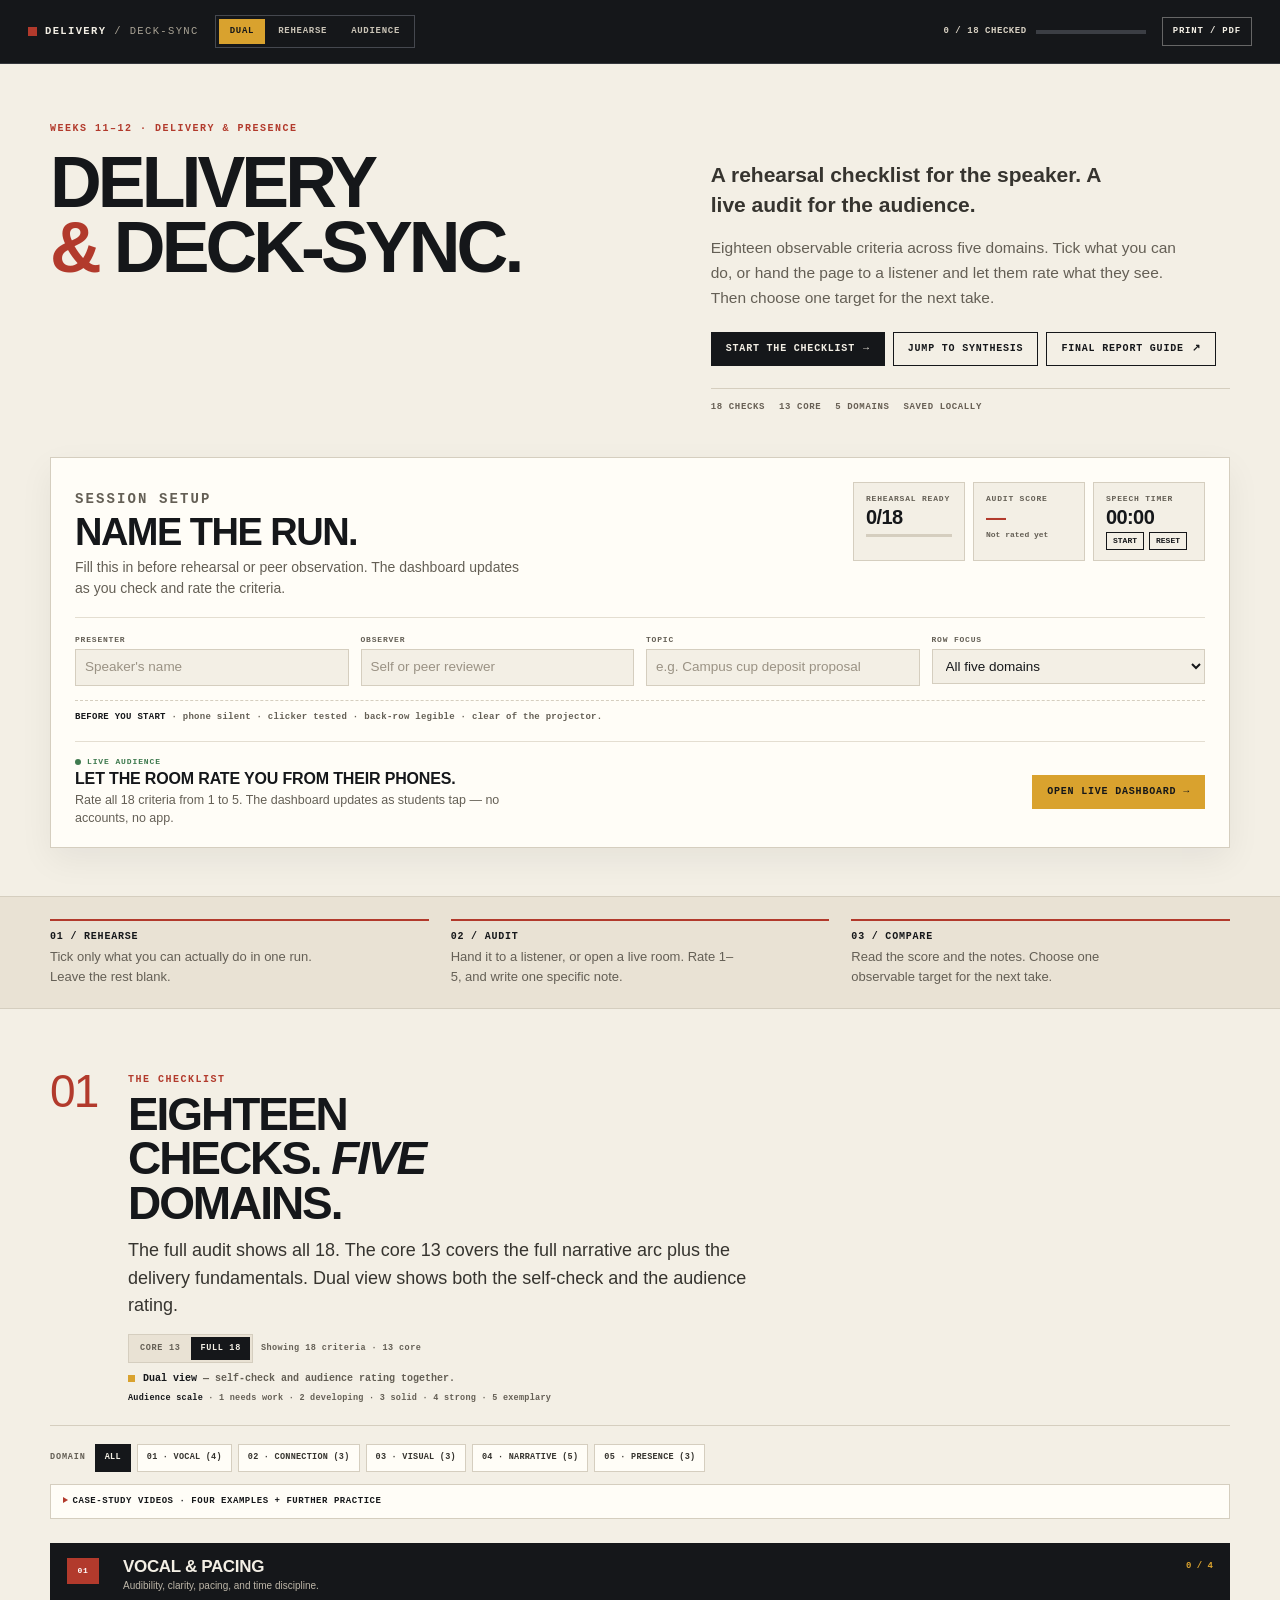
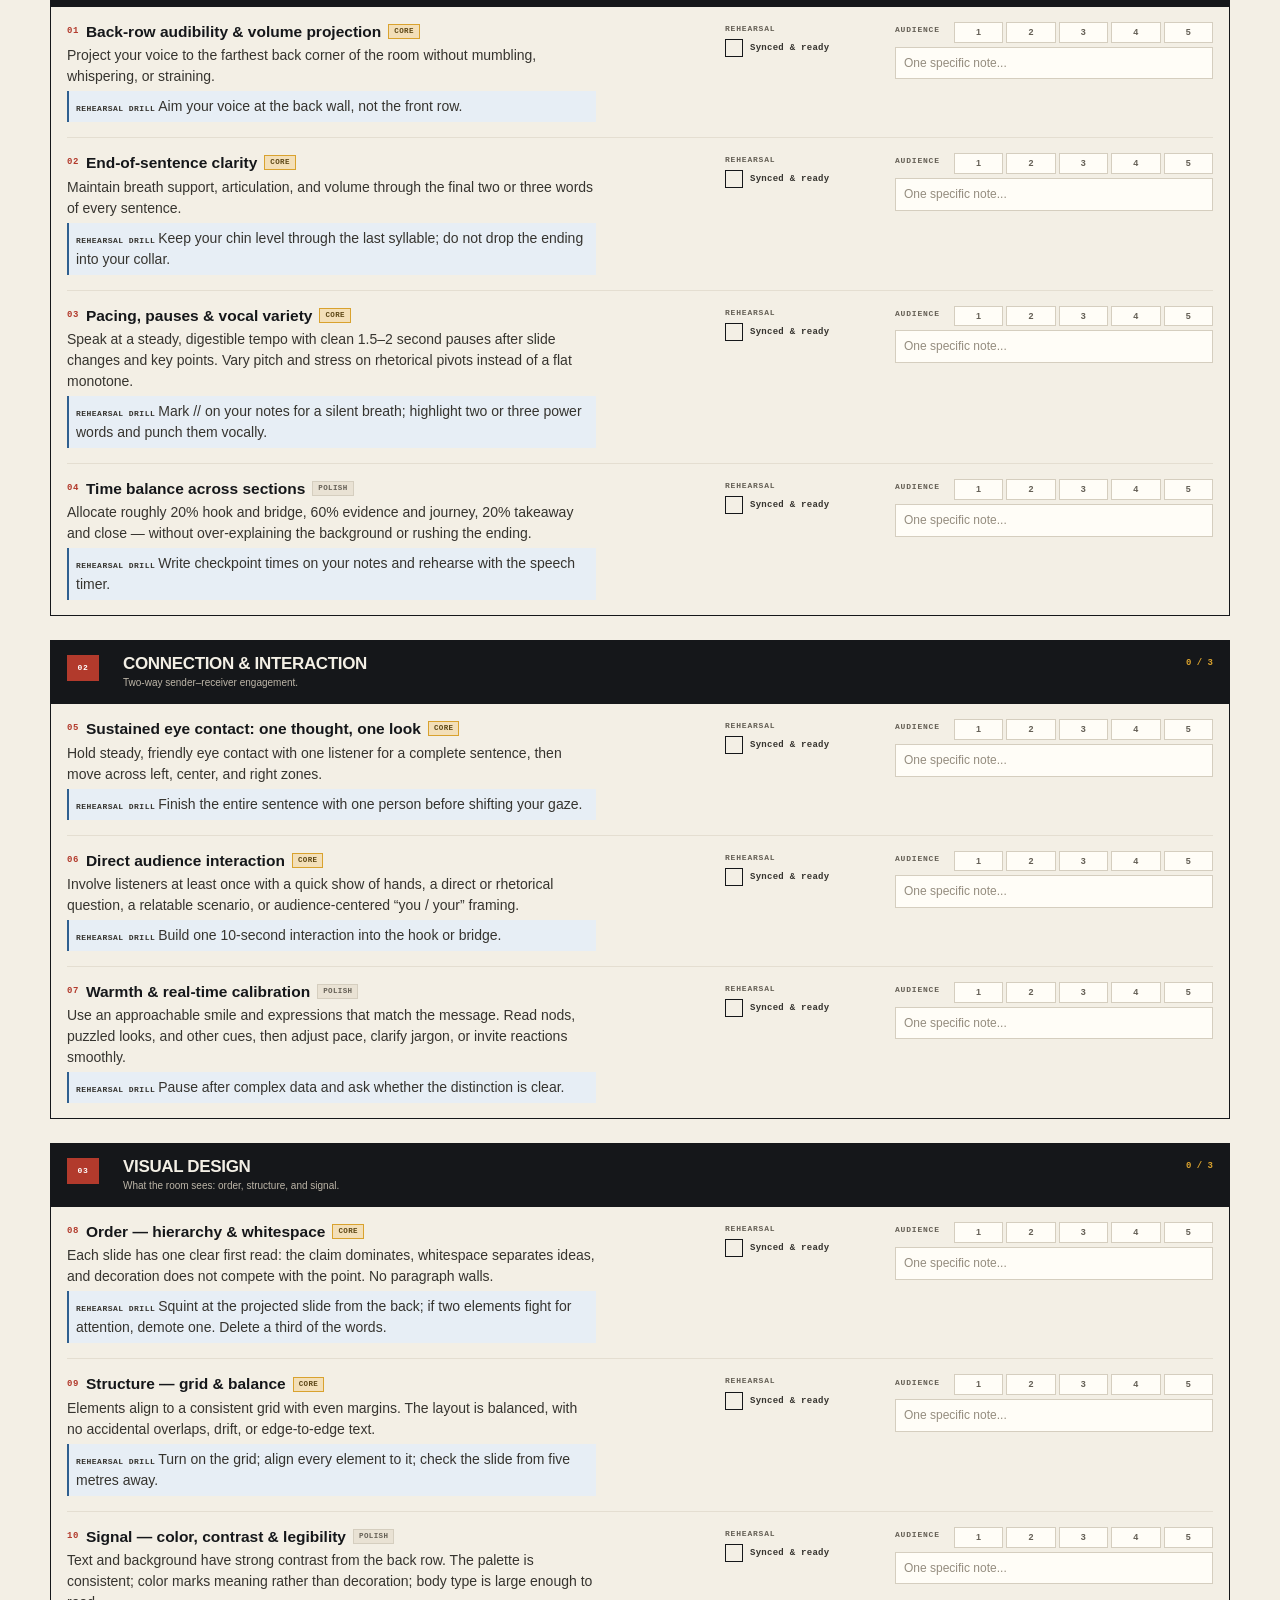
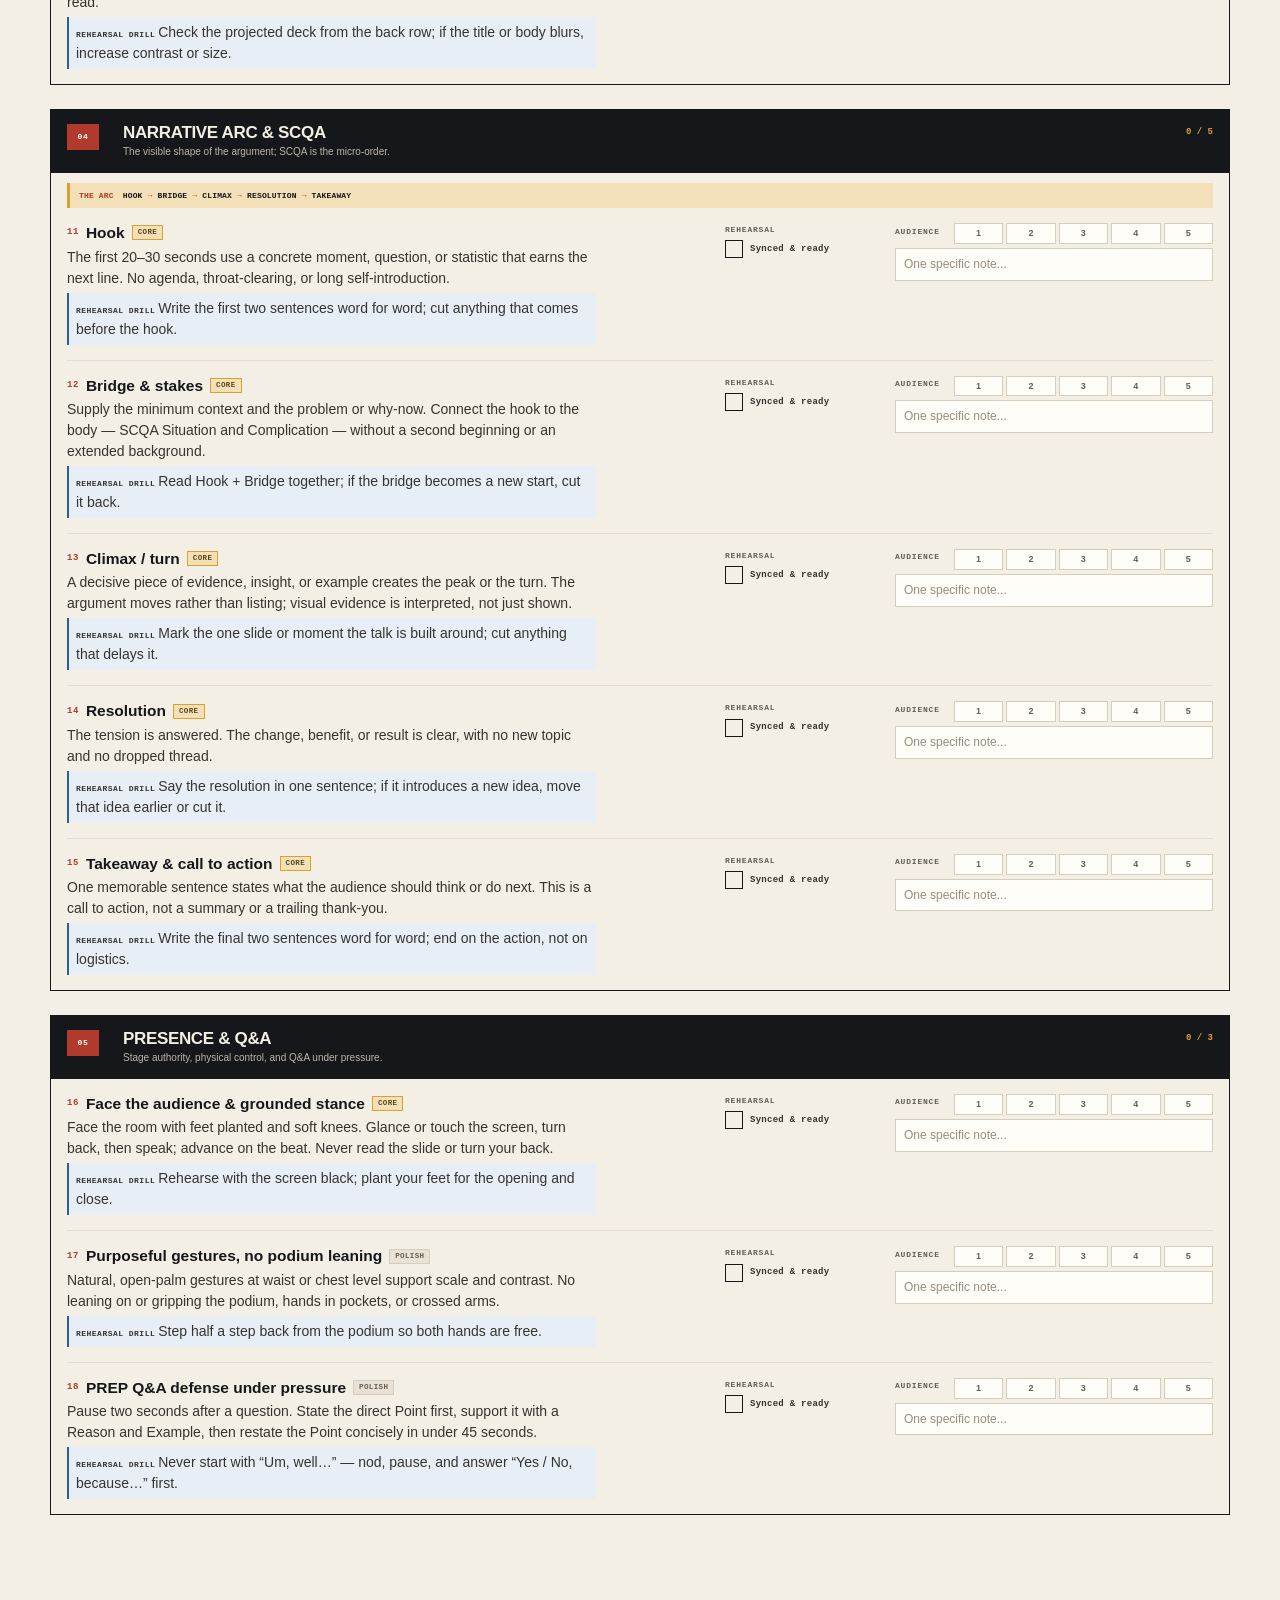
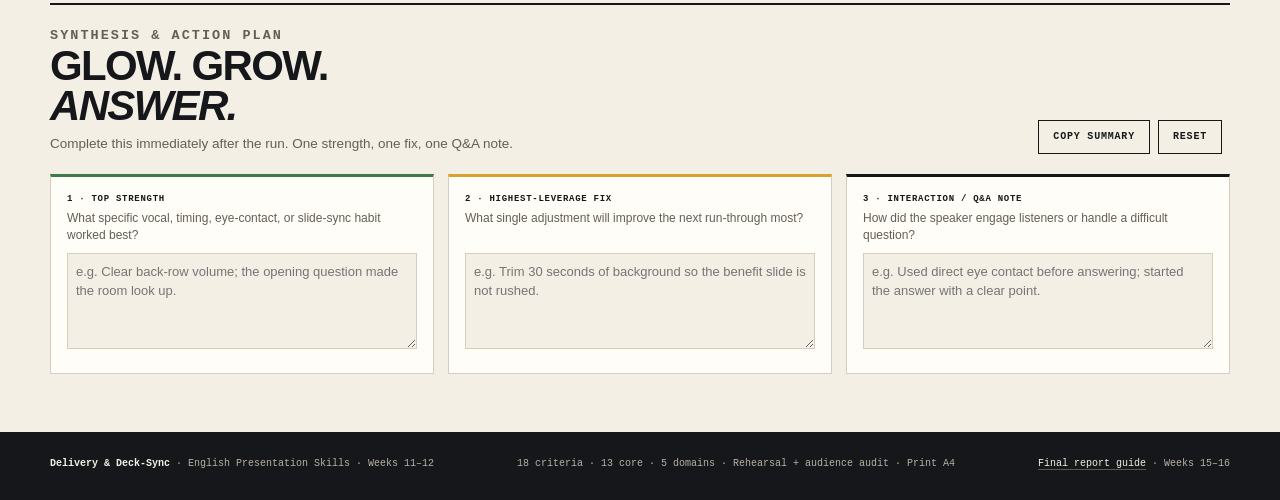
==== commit 7bb45a5d: "Publish the Week 12 final report guide" ====
--- a/index.html
+++ b/index.html
@@ -486,6 +486,7 @@
     <div class="hero-actions">
       <a class="btn primary" href="#checklist">Start the checklist <span aria-hidden="true">→</span></a>
       <a class="btn" href="#synthesis">Jump to synthesis</a>
+      <a class="btn" href="final-report-guide.html">Final report guide <span aria-hidden="true">↗</span></a>
     </div>
     <p class="hero-meta"><span>18 checks</span><span>13 Core</span><span>5 domains</span><span>Saved locally</span></p>
   </div>
@@ -727,6 +728,7 @@
   <div class="wrap">
     <span><b>Delivery &amp; Deck-Sync</b> · English Presentation Skills · Weeks 11–12</span>
     <span>18 criteria · 13 core · 5 domains · Rehearsal + audience audit · Print A4</span>
+    <span><a href="final-report-guide.html">Final report guide</a> · Weeks 15–16</span>
   </div>
 </footer>
 </main>
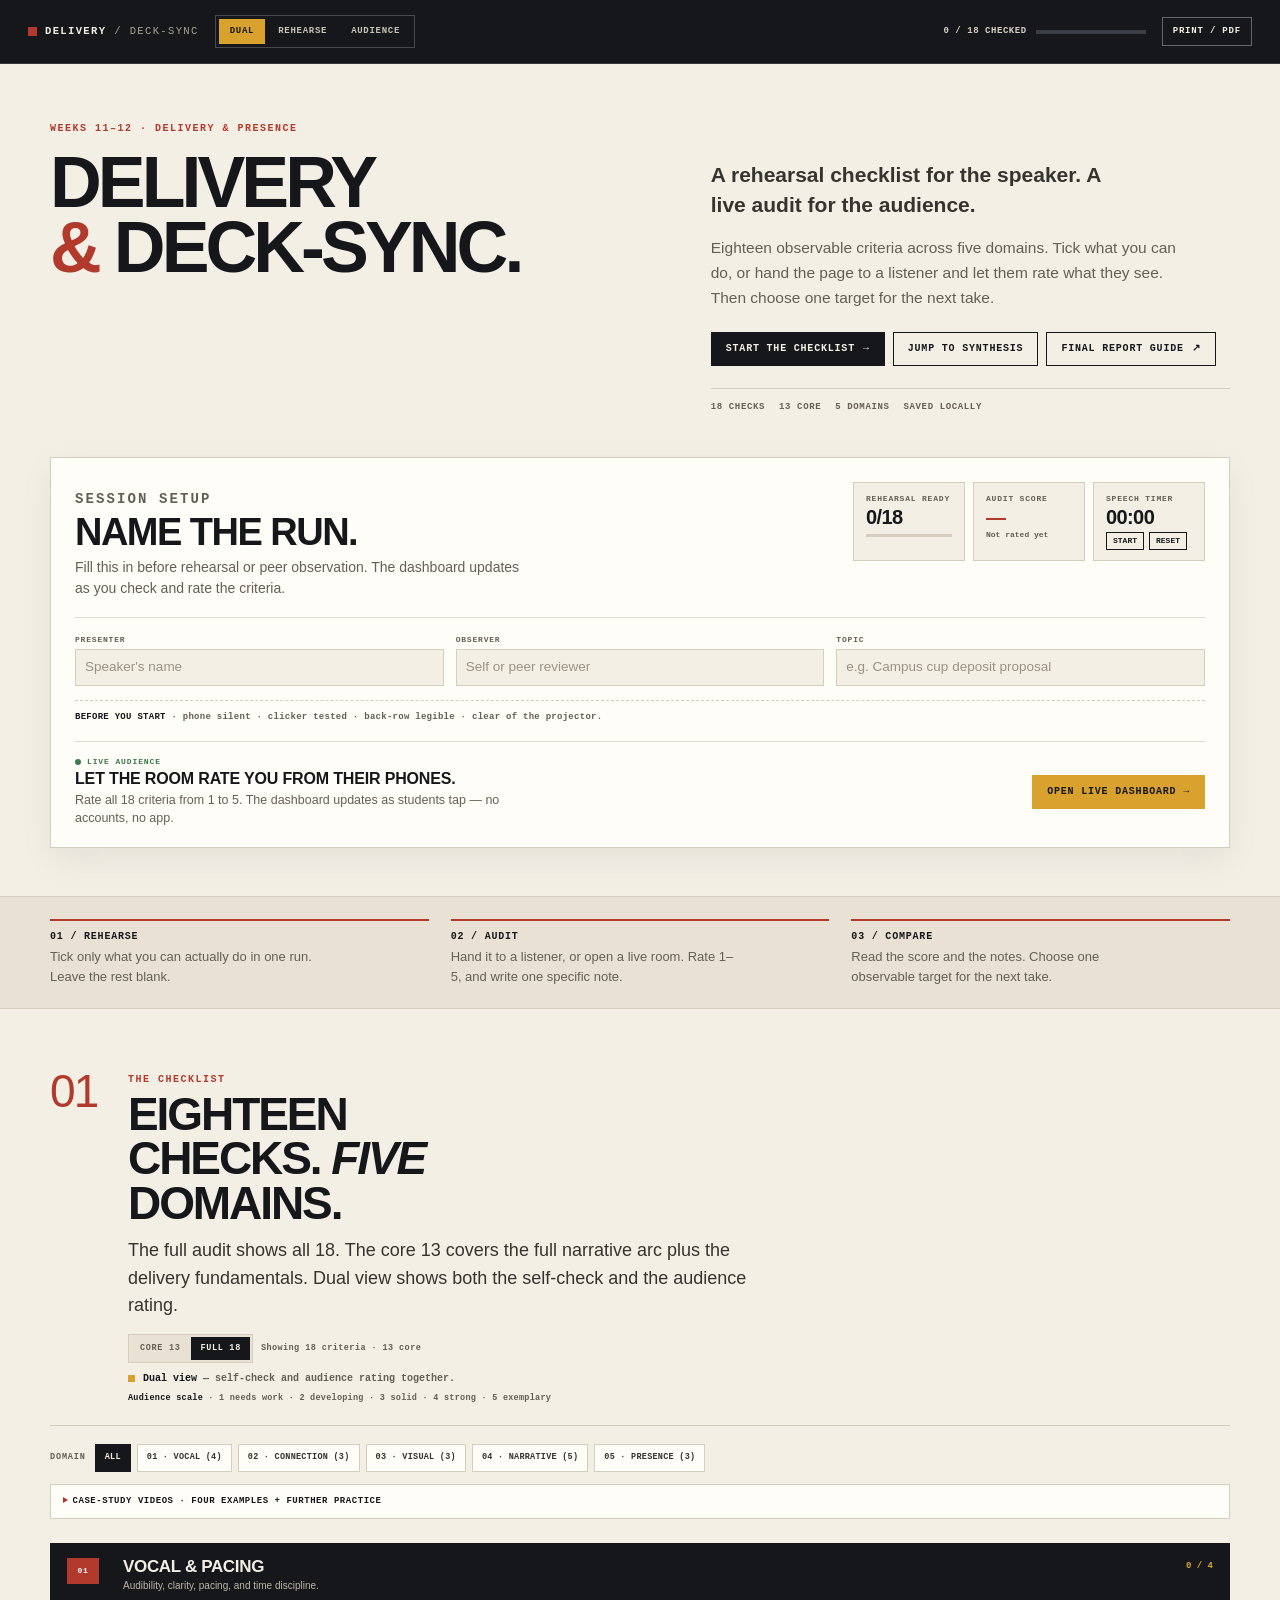
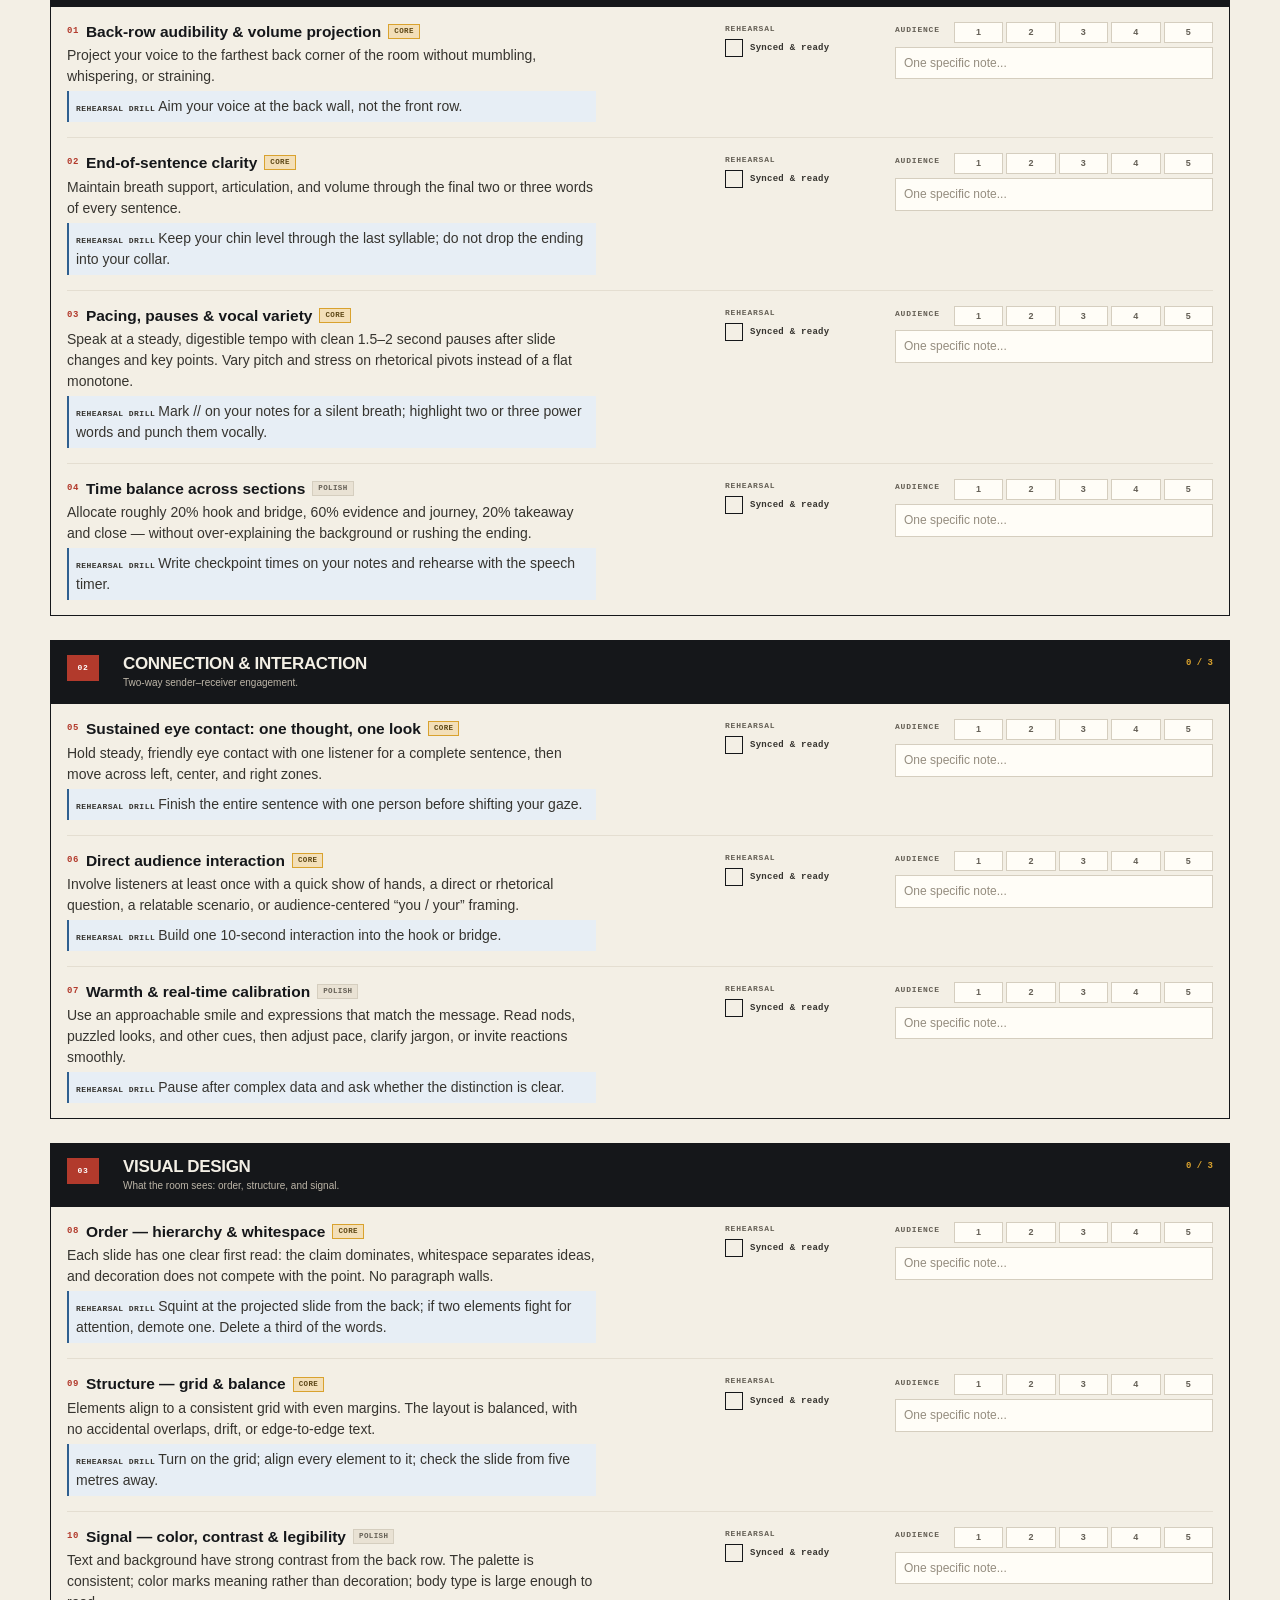
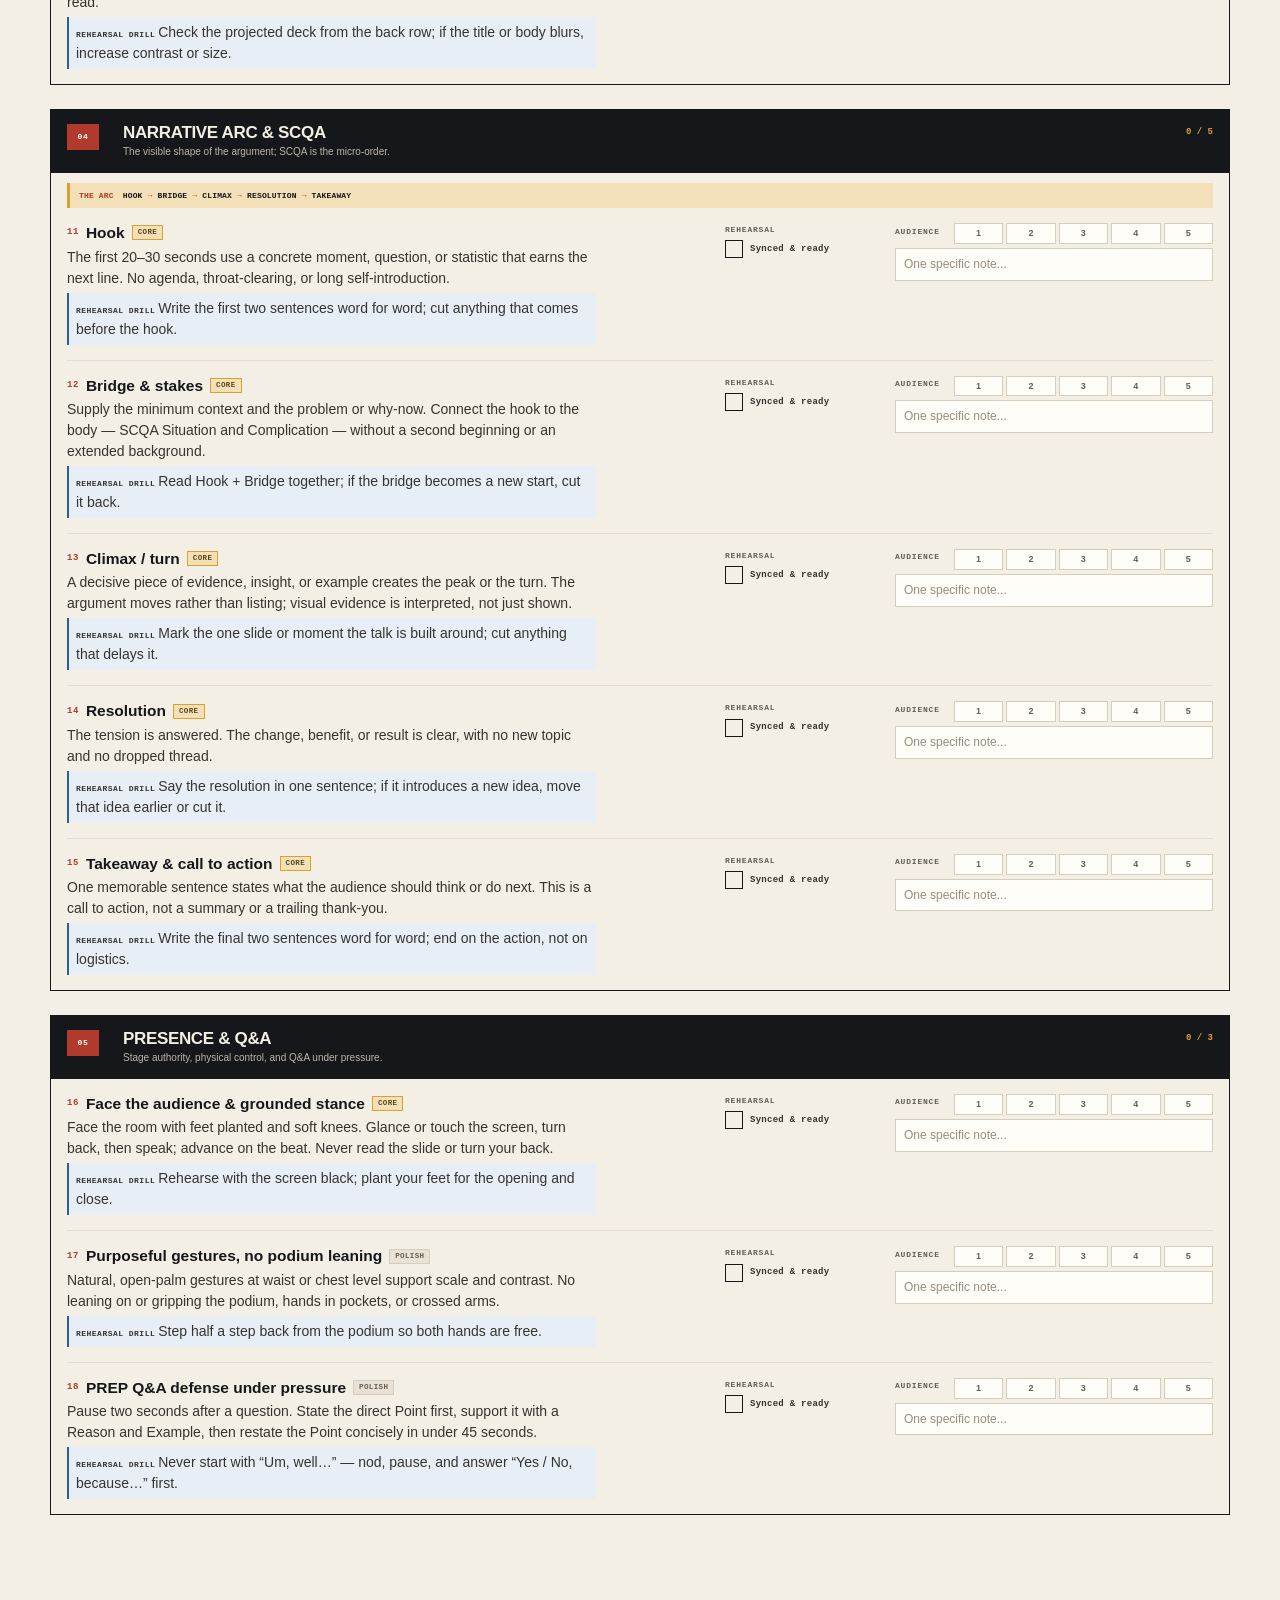
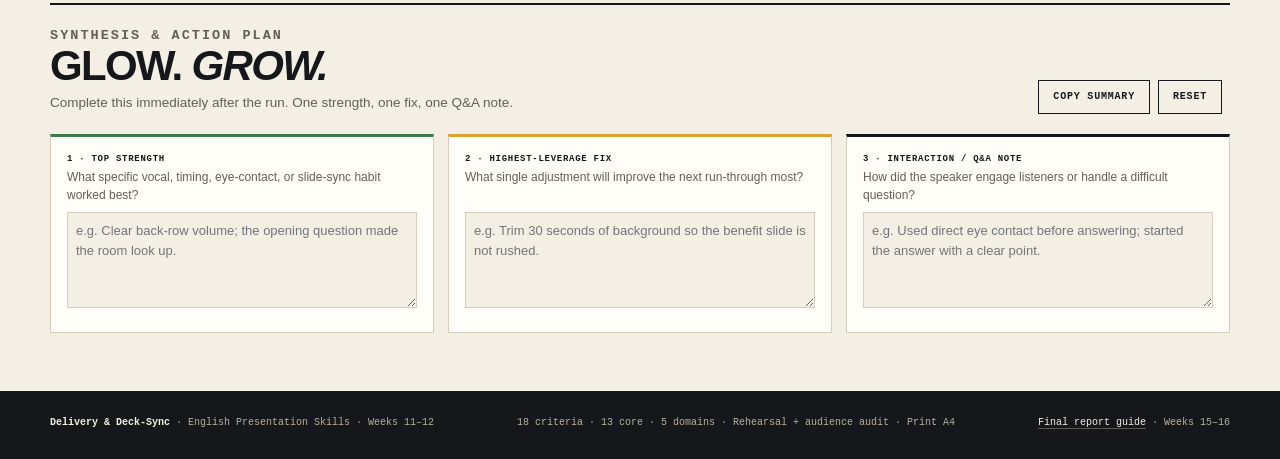
==== commit 443f64da: "Simplify session setup and tighten the synthesis title" ====
--- a/index.html
+++ b/index.html
@@ -152,7 +152,7 @@
 .metric .timer-row{display:flex;align-items:center;gap:5px;margin-top:5px}
 .metric .timer-row button{border:1px solid var(--ink);background:transparent;padding:4px 6px;font:700 8px/1 var(--mono);text-transform:uppercase}
 .metric .timer-row button:hover{background:var(--ink);color:var(--paper)}
-.session-fields{display:grid;grid-template-columns:repeat(4,1fr);gap:12px;margin-top:16px}
+.session-fields{display:grid;grid-template-columns:repeat(3,1fr);gap:12px;margin-top:16px}
 .field label{display:block;font:700 8px/1.4 var(--mono);letter-spacing:.1em;text-transform:uppercase;color:var(--muted);margin-bottom:4px}
 .field input,.field select{width:100%;border:1px solid var(--rule);background:var(--paper);color:var(--ink);padding:8px 9px;font:13.5px/1.4 var(--sans)}
 .field input::placeholder{color:#9a9284}
@@ -382,7 +382,7 @@
   .metric-value{font-size:12pt}
   .metric-small{font-size:6pt}
   .metric .timer-row{display:none}
-  .session-fields{grid-template-columns:repeat(4,1fr);gap:2mm;margin-top:2mm}
+  .session-fields{grid-template-columns:repeat(3,1fr);gap:2mm;margin-top:2mm}
   .field label{font-size:6pt}
   .field input,.field select{font-size:8pt;border:0;border-bottom:.4pt solid #999;padding:1mm 0;background:#fff}
   #checklist{break-before:auto}
@@ -524,16 +524,6 @@
       <div class="field"><label for="metaPresenter">Presenter</label><input id="metaPresenter" data-meta="presenter" type="text" placeholder="Speaker's name" autocomplete="off"></div>
       <div class="field"><label for="metaObserver">Observer</label><input id="metaObserver" data-meta="observer" type="text" placeholder="Self or peer reviewer" autocomplete="off"></div>
       <div class="field"><label for="metaTopic">Topic</label><input id="metaTopic" data-meta="topic" type="text" placeholder="e.g. Campus cup deposit proposal" autocomplete="off"></div>
-      <div class="field"><label for="metaFocus">Row focus</label>
-        <select id="metaFocus" data-meta="focus">
-          <option value="all">All five domains</option>
-          <option value="vocal">01 · Vocal &amp; pacing</option>
-          <option value="connection">02 · Connection &amp; interaction</option>
-          <option value="visual">03 · Visual design</option>
-          <option value="narrative">04 · Narrative arc &amp; SCQA</option>
-          <option value="presence">05 · Presence &amp; Q&amp;A</option>
-        </select>
-      </div>
     </div>
 
     <p class="preflight"><b>Before you start</b> · phone silent · clicker tested · back-row legible · clear of the projector.</p>
@@ -669,7 +659,7 @@
     <div class="synth-head">
       <div>
         <p class="kicker">Synthesis &amp; action plan</p>
-        <h2 id="synthesis-title">Glow. Grow. <em>Answer.</em></h2>
+        <h2 id="synthesis-title">Glow. <em>Grow.</em></h2>
         <p>Complete this immediately after the run. One strength, one fix, one Q&amp;A note.</p>
       </div>
       <div class="synth-actions">
@@ -776,7 +766,7 @@
   var KEY = "eps-wk11-delivery-v3";
   var state = {
     mode:"dual", level:"full", domain:"all",
-    checks:{}, ratings:{}, notes:{}, meta:{presenter:"",observer:"",topic:"",focus:"all"},
+    checks:{}, ratings:{}, notes:{}, meta:{presenter:"",observer:"",topic:""},
     synth:{glow:"",grow:"",qa:""}
   };
   try {
@@ -816,7 +806,6 @@
   var VALID_DOMAINS = ["all","vocal","connection","visual","narrative","presence"];
   var domainMigrated = false;
   if (VALID_DOMAINS.indexOf(state.domain) === -1) { state.domain = "all"; domainMigrated = true; }
-  if (state.meta && VALID_DOMAINS.indexOf(state.meta.focus) === -1) { state.meta.focus = "all"; domainMigrated = true; }
   if (domainMigrated) save();
 
   var SCORE_LABELS = {1:"Needs work",2:"Developing",3:"Solid",4:"Strong",5:"Exemplary"};
@@ -985,8 +974,6 @@
     $$(".domain").forEach(function(sec){
       sec.hidden = domain !== "all" && sec.dataset.domain !== domain;
     });
-    var focus = $("#metaFocus");
-    if (focus) focus.value = domain;
     if (persist !== false) save();
   }
 
@@ -1030,7 +1017,6 @@
       });
       el.addEventListener("change", function(){
         state.meta[el.dataset.meta] = el.value;
-        if (el.dataset.meta === "focus") filterDomain(el.value);
         save();
       });
     });
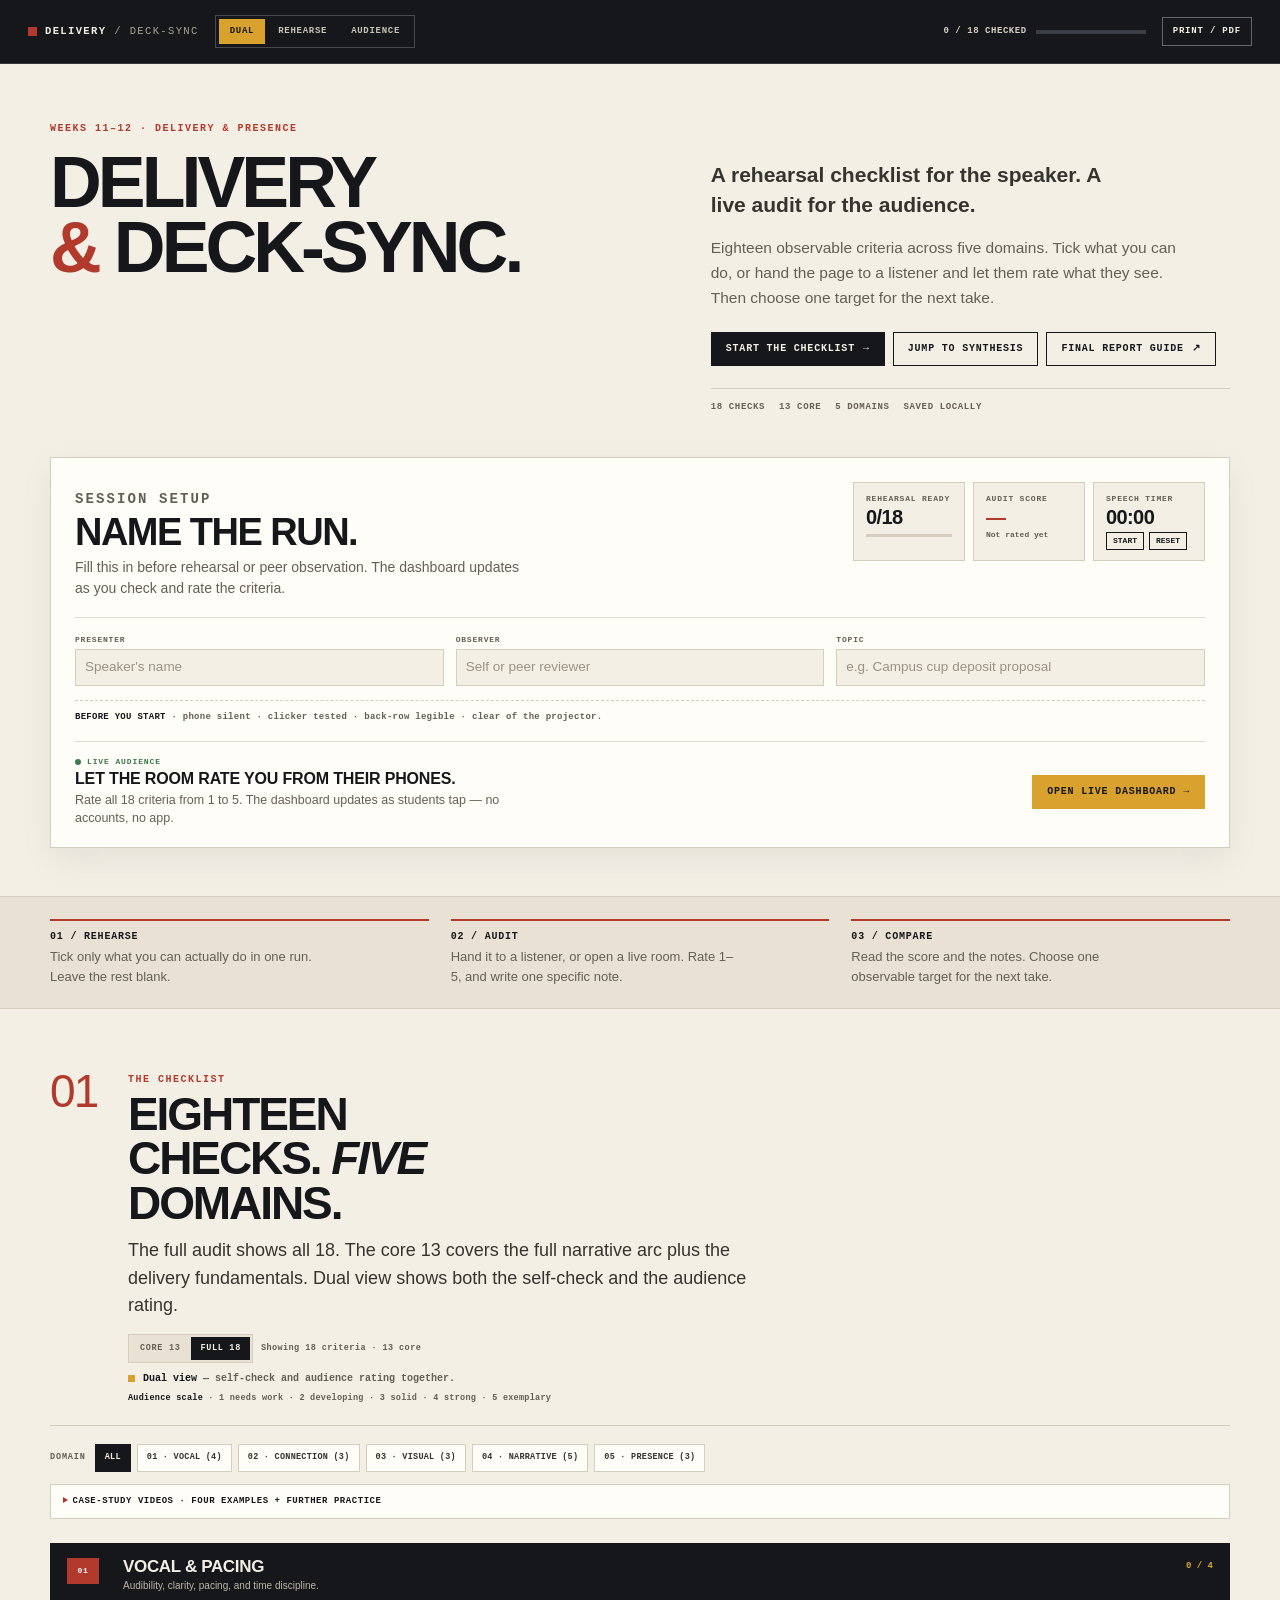
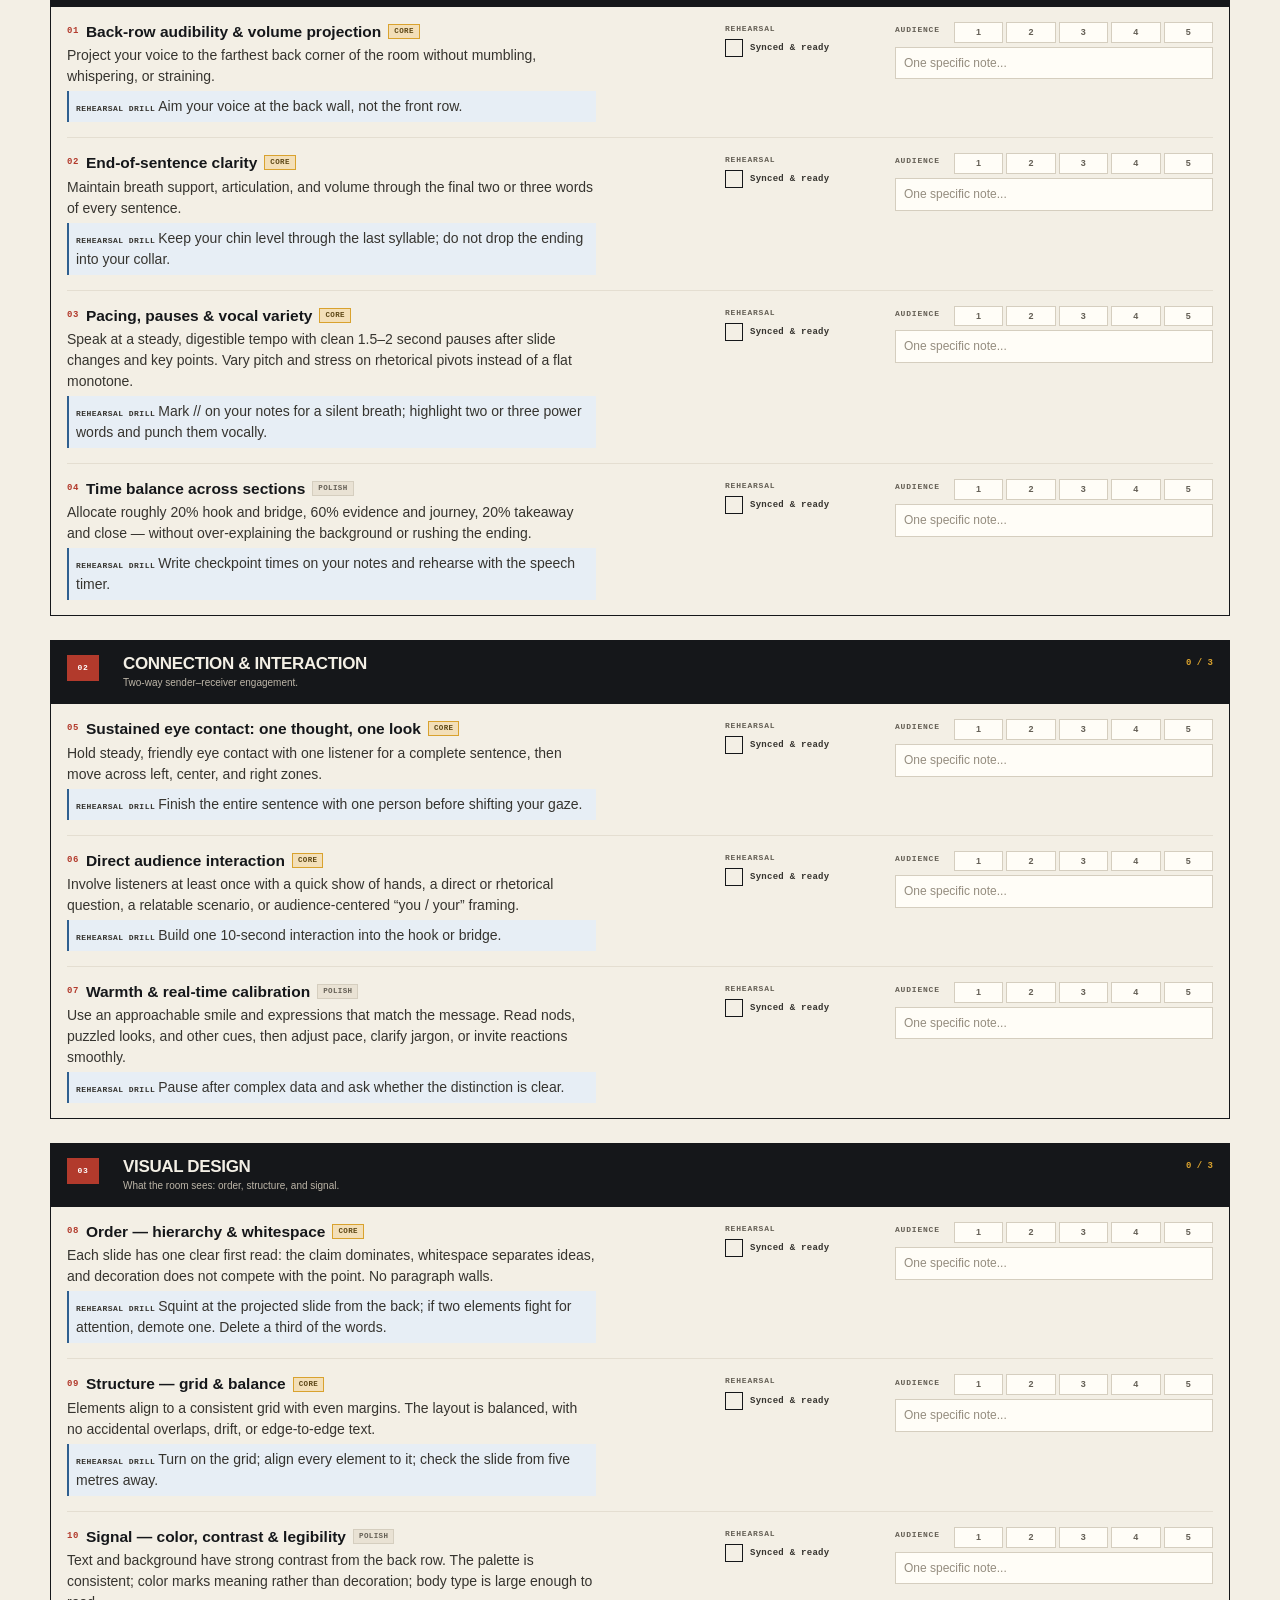
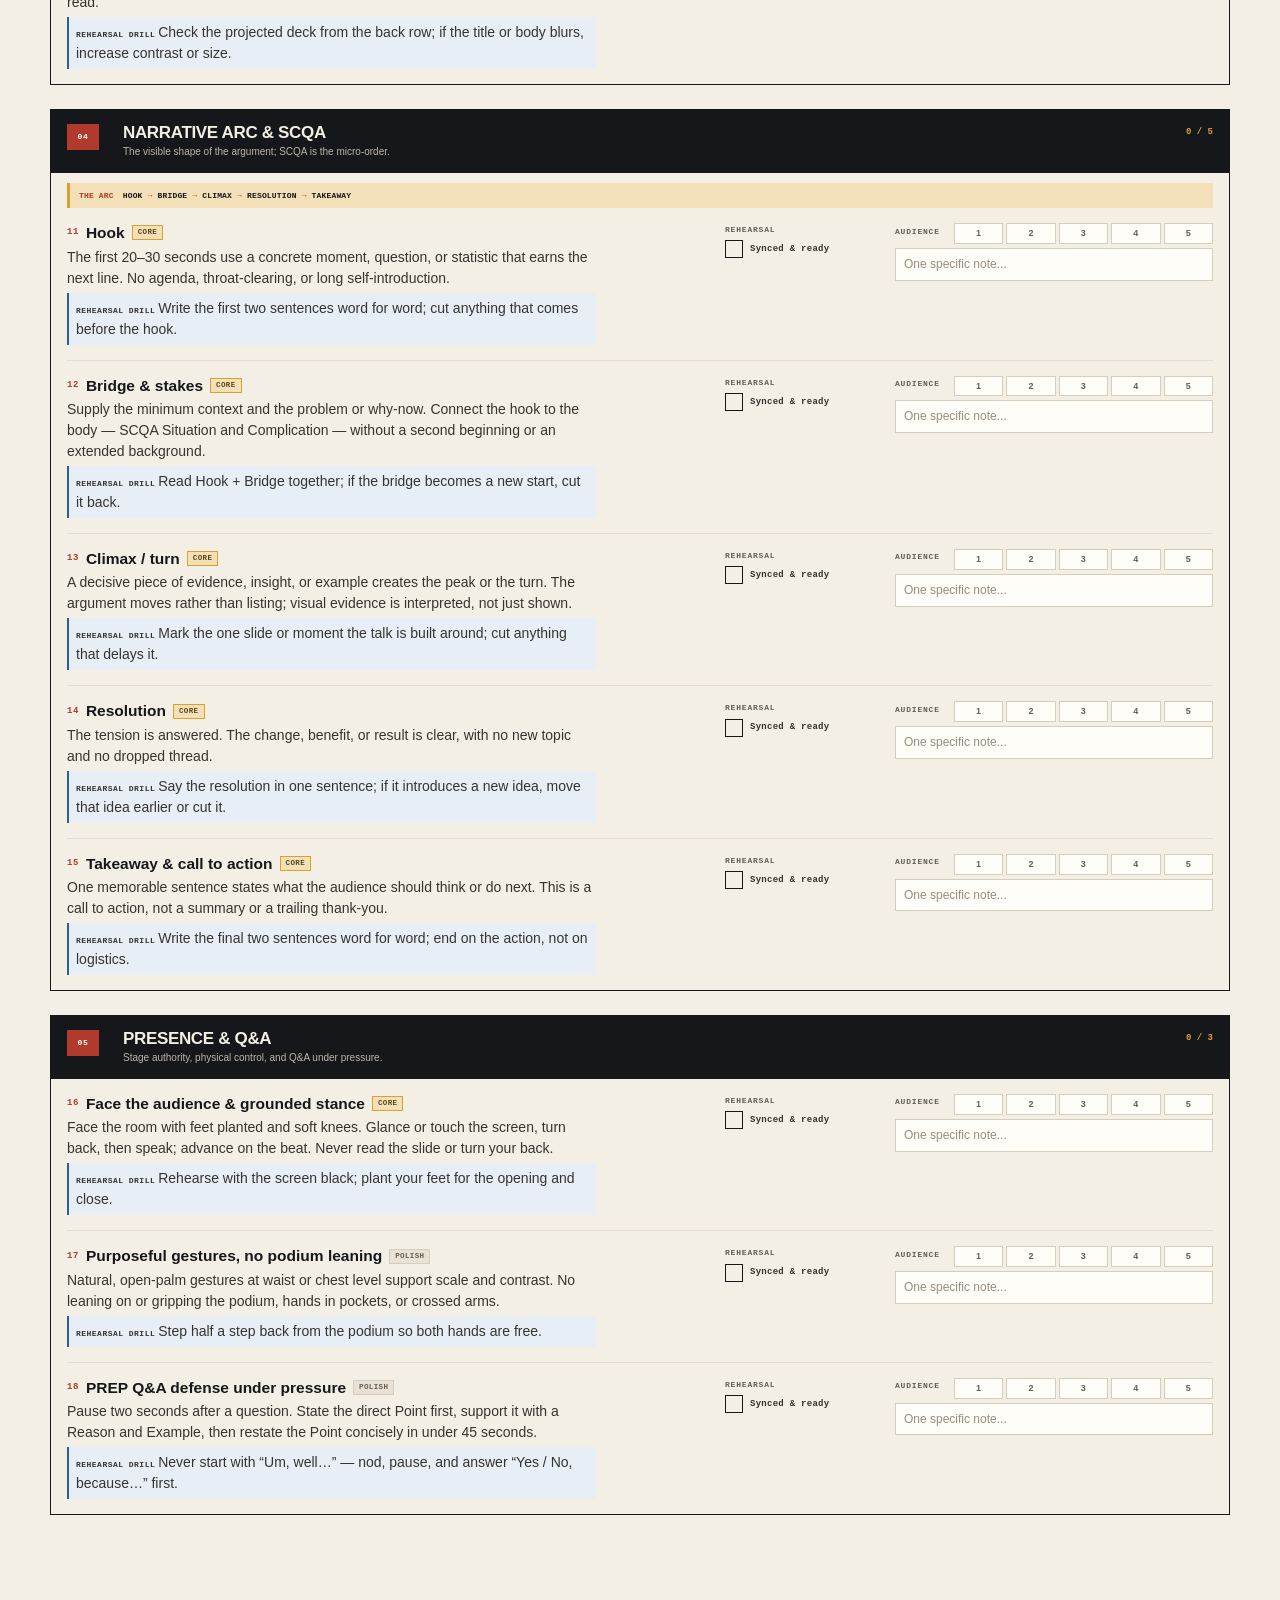
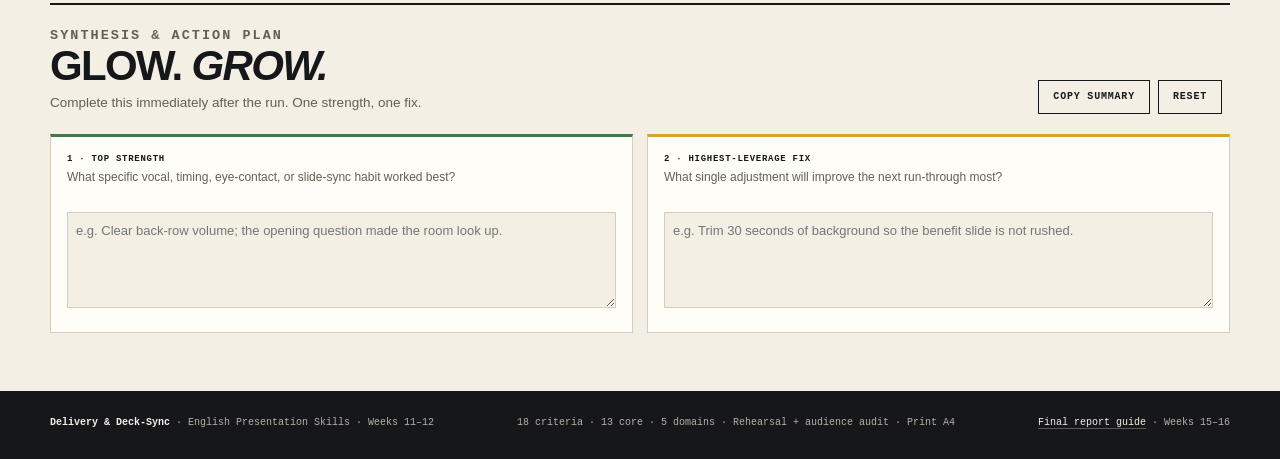
==== commit a03f8e39: "Make the synthesis a two-part Glow and Grow" ====
--- a/index.html
+++ b/index.html
@@ -268,11 +268,10 @@
 .synth-head{display:flex;flex-wrap:wrap;align-items:end;justify-content:space-between;gap:12px;border-top:2px solid var(--ink);padding-top:16px}
 .synth-head h2{font-family:var(--display);font-size:clamp(30px,3.6vw,42px);line-height:.96;letter-spacing:-.04em;text-transform:uppercase;max-width:20ch}
 .synth-head p{margin-top:6px;font-size:13.5px;color:var(--muted)}
-.synth-grid{display:grid;grid-template-columns:repeat(3,1fr);gap:14px;margin-top:20px}
+.synth-grid{display:grid;grid-template-columns:repeat(2,1fr);gap:14px;margin-top:20px}
 .synth-card{border:1px solid var(--rule);background:var(--white);padding:16px}
 .synth-card.glow{border-top:3px solid var(--green)}
 .synth-card.grow{border-top:3px solid var(--amber)}
-.synth-card.qa{border-top:3px solid var(--ink)}
 .synth-card label{display:block;font:700 9px/1.4 var(--mono);letter-spacing:.08em;text-transform:uppercase;color:var(--ink)}
 .synth-card .q{margin-top:4px;font-size:12px;line-height:1.45;color:var(--muted);min-height:2.9em}
 .synth-card textarea{width:100%;min-height:84px;margin-top:8px;border:1px solid var(--rule);background:var(--paper);padding:8px;font:13px/1.5 var(--sans);resize:vertical}
@@ -430,7 +429,7 @@
   .synthesis{padding:0;break-before:page;break-inside:avoid}
   .synth-head{padding-top:2mm}
   .synth-head h2{font-size:16pt}
-  .synth-grid{grid-template-columns:repeat(3,1fr);gap:2mm;margin-top:2mm}
+  .synth-grid{grid-template-columns:repeat(2,1fr);gap:2mm;margin-top:2mm}
   .synth-card{padding:2mm;border:.5pt solid #999}
   .synth-card label{font-size:6.5pt}
   .synth-card .q{display:none}
@@ -660,7 +659,7 @@
       <div>
         <p class="kicker">Synthesis &amp; action plan</p>
         <h2 id="synthesis-title">Glow. <em>Grow.</em></h2>
-        <p>Complete this immediately after the run. One strength, one fix, one Q&amp;A note.</p>
+        <p>Complete this immediately after the run. One strength, one fix.</p>
       </div>
       <div class="synth-actions">
         <button class="btn" type="button" id="copyBtn">Copy summary</button>
@@ -680,12 +679,6 @@
         <label for="synthGrow">2 · Highest-leverage fix</label>
         <p class="q">What single adjustment will improve the next run-through most?</p>
         <textarea id="synthGrow" data-synth="grow" rows="4" placeholder="e.g. Trim 30 seconds of background so the benefit slide is not rushed."></textarea>
-        <span class="print-synth" aria-hidden="true"></span>
-      </div>
-      <div class="synth-card qa">
-        <label for="synthQA">3 · Interaction / Q&amp;A note</label>
-        <p class="q">How did the speaker engage listeners or handle a difficult question?</p>
-        <textarea id="synthQA" data-synth="qa" rows="4" placeholder="e.g. Used direct eye contact before answering; started the answer with a clear point."></textarea>
         <span class="print-synth" aria-hidden="true"></span>
       </div>
     </div>
@@ -767,7 +760,7 @@
   var state = {
     mode:"dual", level:"full", domain:"all",
     checks:{}, ratings:{}, notes:{}, meta:{presenter:"",observer:"",topic:""},
-    synth:{glow:"",grow:"",qa:""}
+    synth:{glow:"",grow:""}
   };
   try {
     var saved = localStorage.getItem(KEY);
@@ -1088,7 +1081,6 @@
     lines.push("");
     lines.push("Glow: " + (state.synth.glow || "—"));
     lines.push("Grow: " + (state.synth.grow || "—"));
-    lines.push("Q&A: " + (state.synth.qa || "—"));
     var text = lines.join("\n");
     var status = $("#copyStatus");
     function done(){ status.textContent = "Copied to clipboard."; setTimeout(function(){ status.textContent = ""; }, 2200); }
